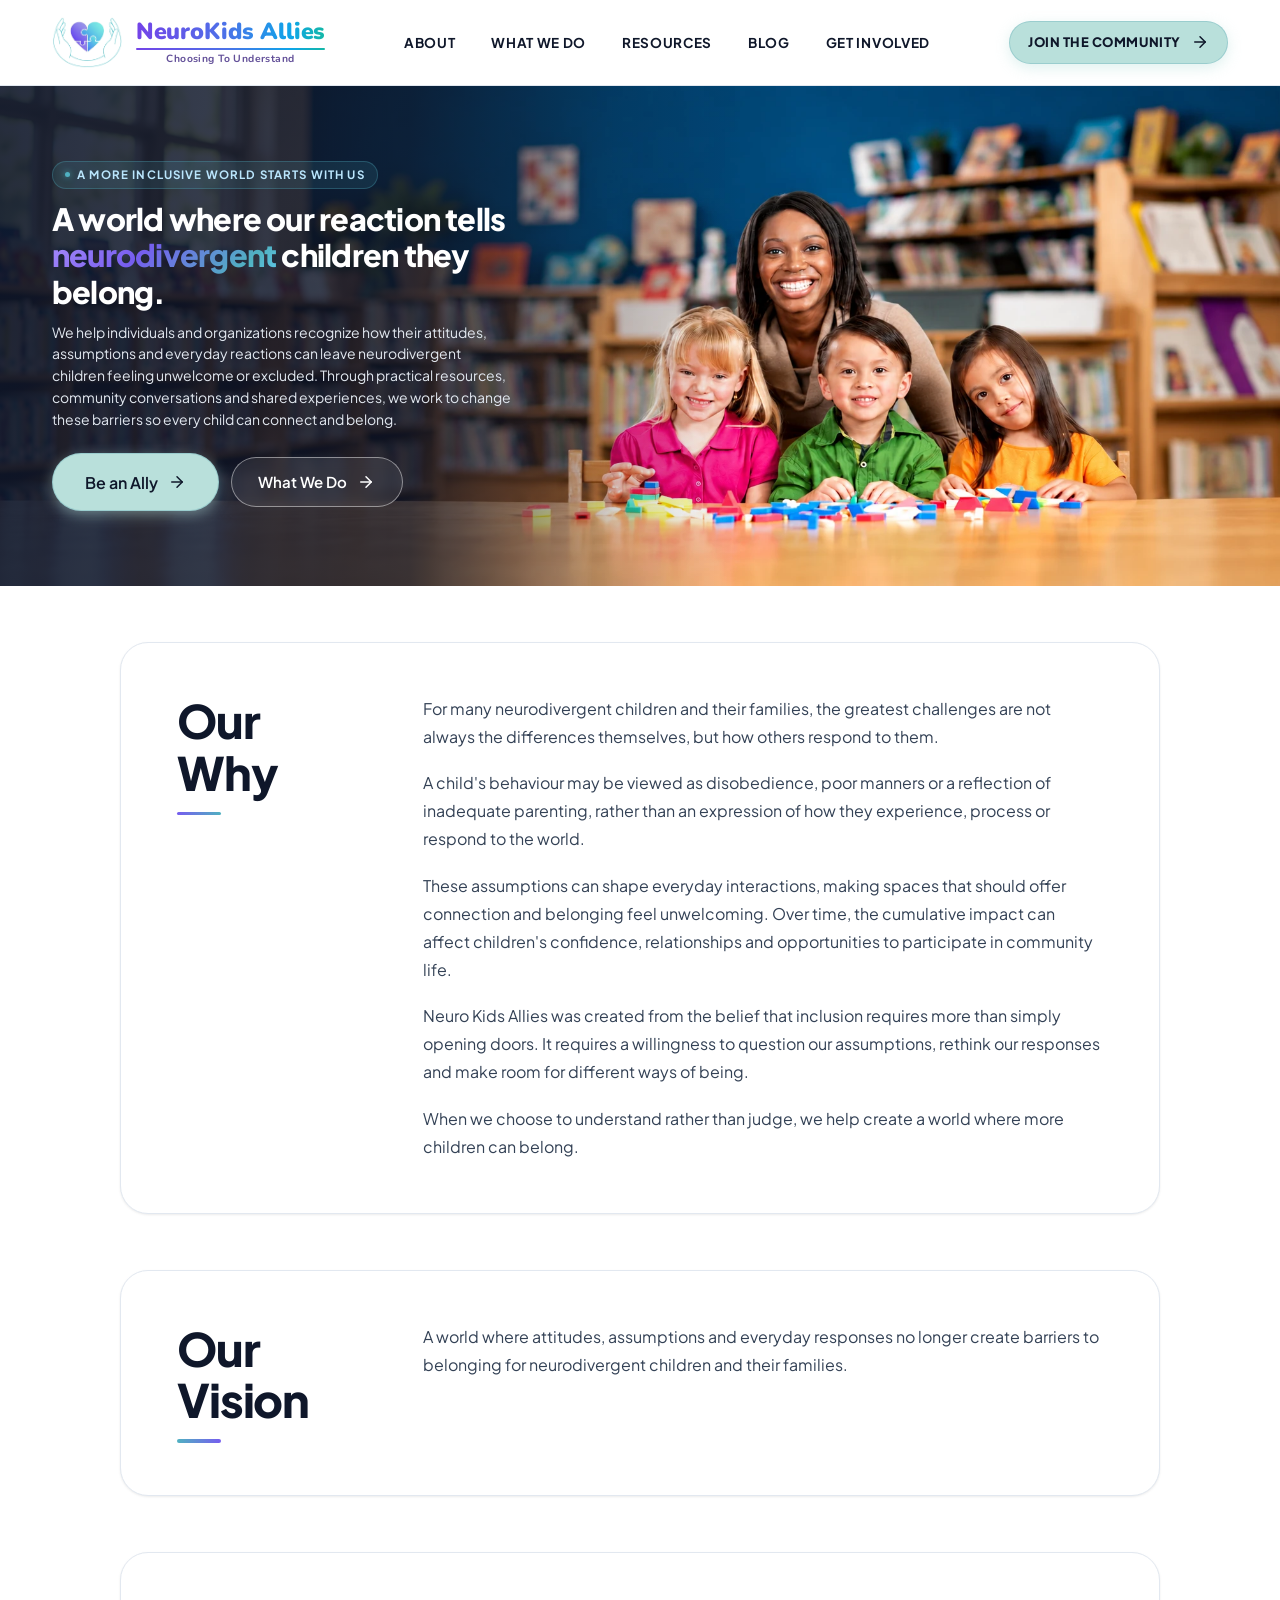
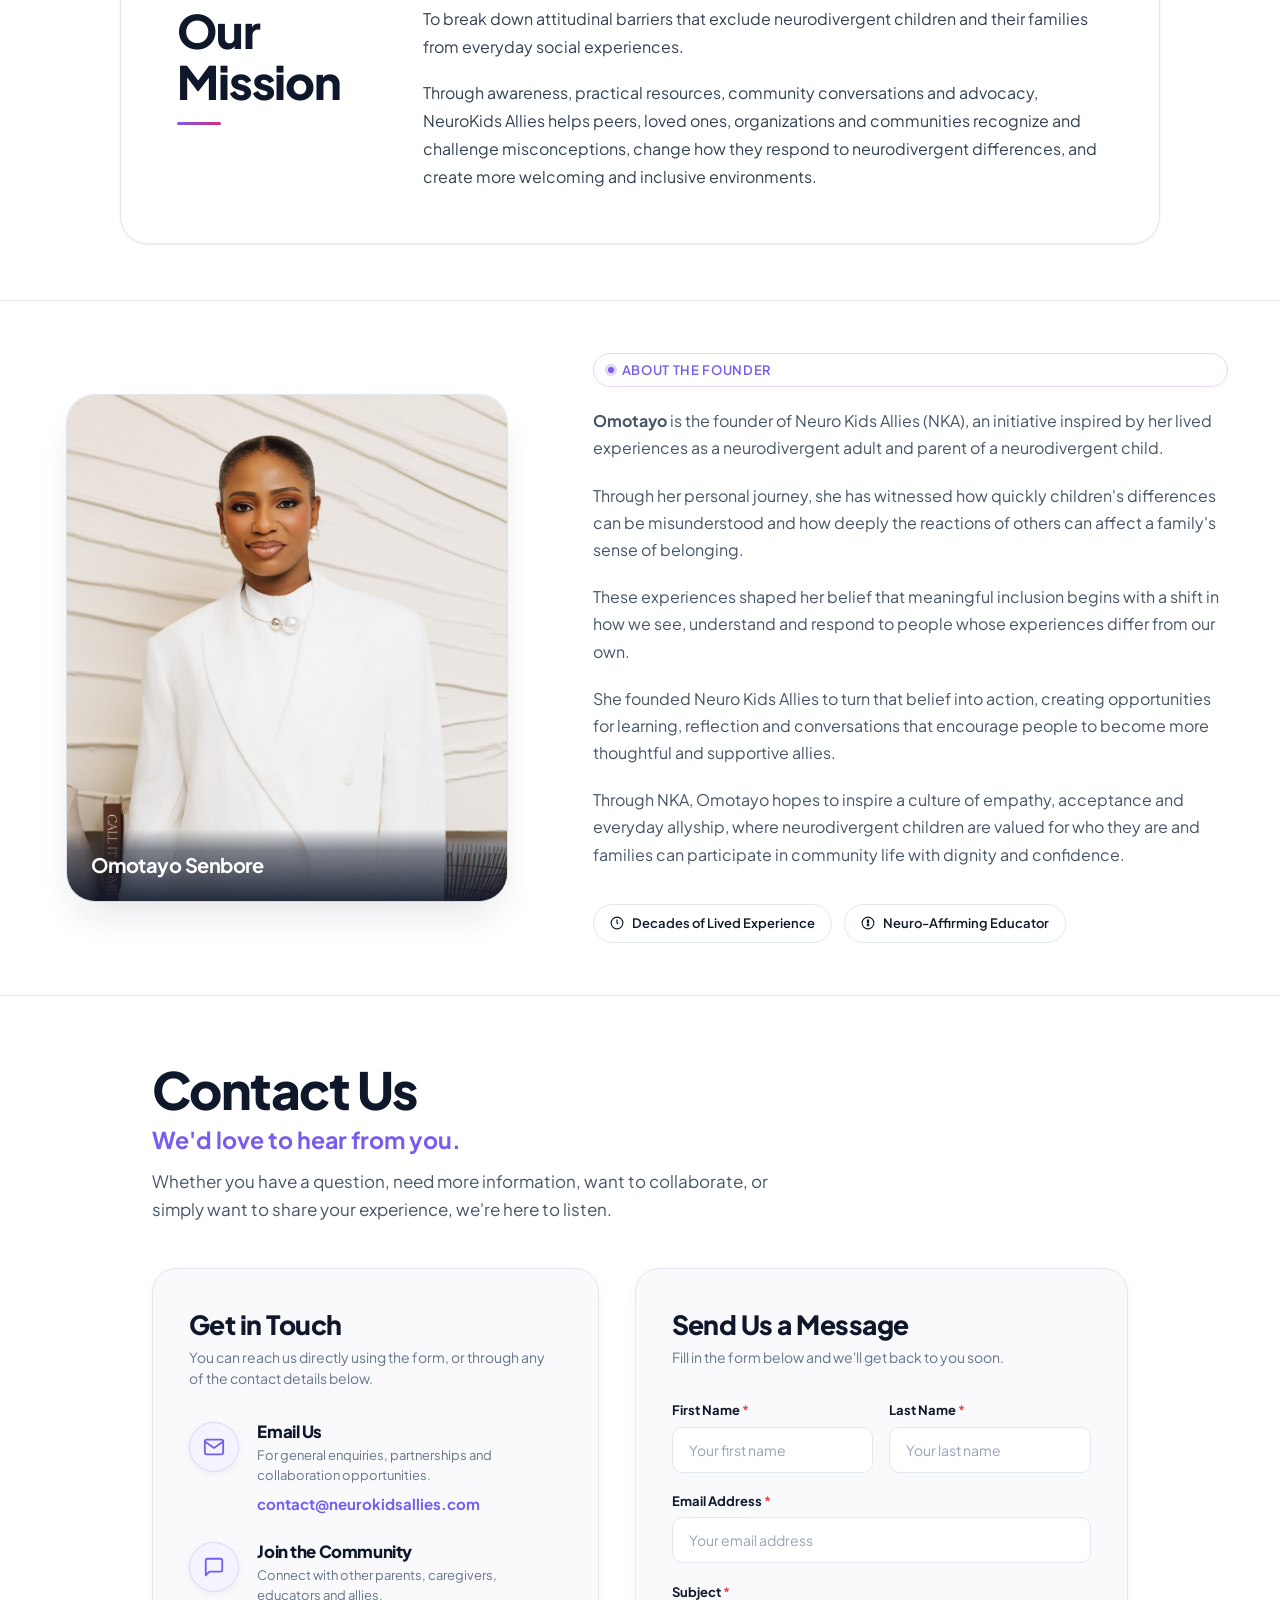
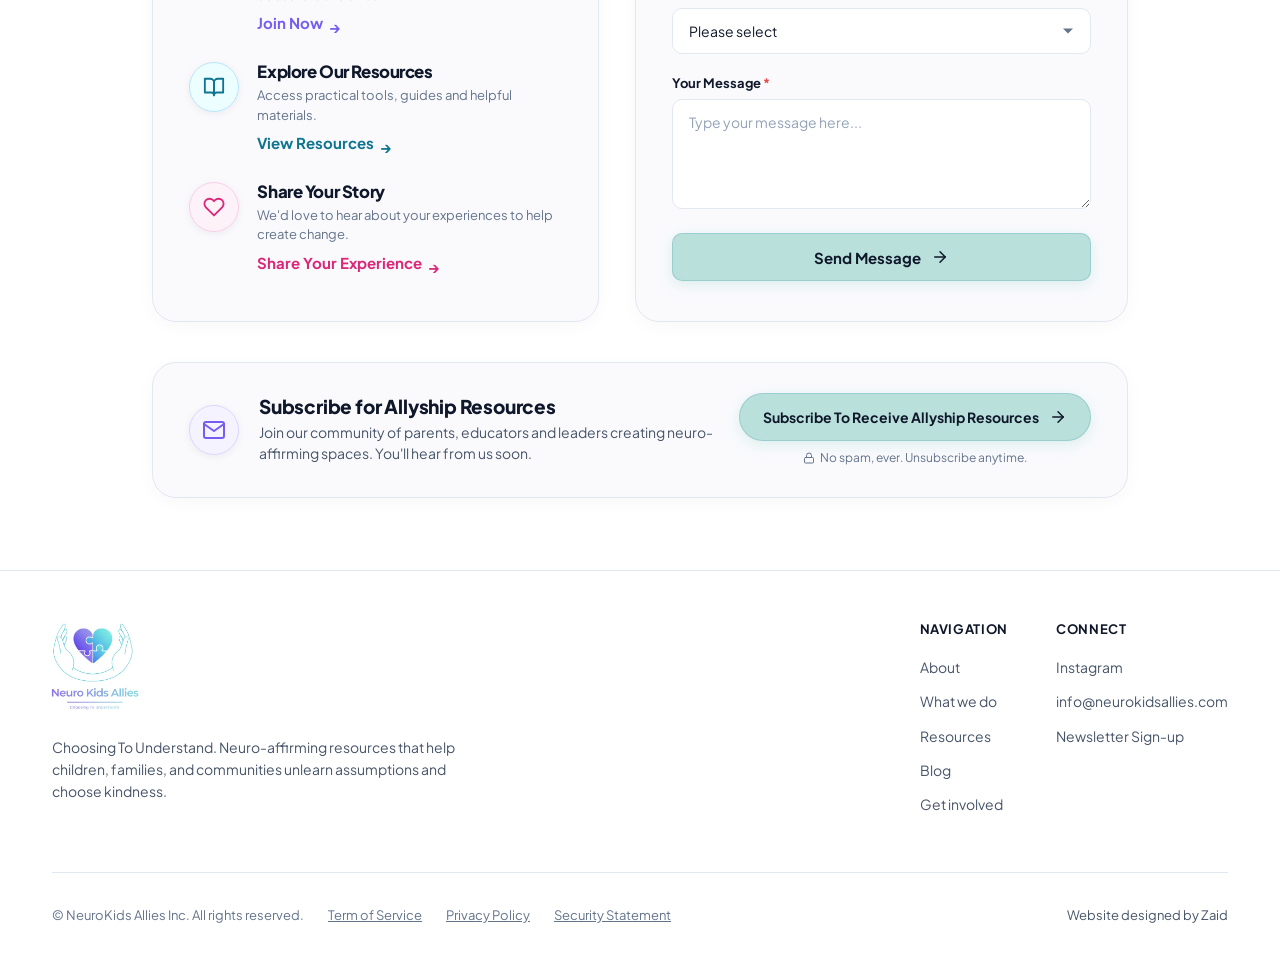
==== index.html @ a2d7772d "Update hero copy on What We Do and Blog pages" ====
<!DOCTYPE html>
<html lang="en">

<head>
  <meta charset="UTF-8">
  <meta name="viewport" content="width=device-width, initial-scale=1.0">
  <title>NeuroKids Allies | Choosing To Understand</title>

  <meta name="description"
    content="Neuro-affirming resources that help children and adults understand peer differences, unlearn assumptions, and choose kindness. Founded by Omotayo Senbore.">
  <meta name="keywords"
    content="neurodiversity, empathy for kids, allyship, inclusive education, neuro-affirming resources, Omotayo Senbore, NeuroKids Allies, Hamilton Ontario">
  <meta name="author" content="NeuroKids Allies Inc.">

  <!-- Open Graph / Social Meta -->
  <meta property="og:type" content="website">
  <meta property="og:title" content="NeuroKids Allies | Choosing To Understand">
  <meta property="og:description"
    content="Neuro-affirming resources that help children and adults understand peer differences, unlearn assumptions, and choose kindness.">
  <meta property="og:image" content="Images/hero-library-kids.png">
  <meta name="twitter:card" content="summary_large_image">

  <!-- Favicon -->
  <link rel="icon" type="image/png" href="Images/favicon.png">

  <!-- Modern Typography (Plus Jakarta Sans, Nunito, Caveat) -->
  <link rel="preconnect" href="https://fonts.googleapis.com">
  <link rel="preconnect" href="https://fonts.gstatic.com" crossorigin>
  <link
    href="https://fonts.googleapis.com/css2?family=Caveat:wght@700&family=Nunito:wght@700;800;900&family=Plus+Jakarta+Sans:wght@400;500;600;700;800&display=swap"
    rel="stylesheet">

  <!-- Stylesheet -->
  <link rel="stylesheet" href="styles.css?v=6.5">
</head>

<body>
  <!-- Accessible Skip Navigation -->
  <a href="#main-content" class="skip-link">Skip to main content</a>

  <!-- =========================================================================
       STICKY HEADER & NAVIGATION
       ========================================================================= -->
  <header class="header" role="banner">
    <div class="container header-container">
      <a href="#hero" class="brand-logo-link" aria-label="NeuroKids Allies Homepage">
        <img src="Images/only logo no text.png" alt="NeuroKids Allies emblem" class="brand-logo-icon" width="70"
          height="52">
        <div class="brand-text-block">
          <span class="brand-name">NeuroKids Allies</span>
          <span class="brand-divider-line" aria-hidden="true"></span>
          <span class="brand-tagline">Choosing To Understand</span>
        </div>
      </a>

      <!-- Desktop Navigation Menu -->
      <nav class="nav-menu" aria-label="Main Navigation">
        <a href="#about" class="nav-link">About</a>
        <a href="what-we-do.html" class="nav-link">What we do</a>
        <a href="resources.html" class="nav-link">Resources</a>
        <a href="blog.html" class="nav-link">Blog</a>
        <a href="#get-involved" class="nav-link">Get involved</a>
      </nav>

      <!-- Header Action -->
      <div class="nav-actions">
        <a href="https://preview.mailerlite.io/forms/2009995/176619972987978844/share" target="_blank"
          rel="noopener noreferrer" class="btn btn-primary btn-sm nav-cta-btn">
          <span>JOIN THE COMMUNITY</span>
          <svg class="btn-icon" viewBox="0 0 24 24" fill="none" stroke="currentColor" stroke-width="2"
            stroke-linecap="round" stroke-linejoin="round" aria-hidden="true">
            <line x1="5" y1="12" x2="19" y2="12"></line>
            <polyline points="12 5 19 12 12 19"></polyline>
          </svg>
        </a>

        <!-- Mobile Toggle Button -->
        <button id="mobile-toggle" class="mobile-toggle" aria-label="Toggle navigation menu" aria-expanded="false"
          aria-controls="mobile-drawer">
          <svg class="hamburger-icon" viewBox="0 0 24 24" fill="none" stroke="currentColor" stroke-width="2"
            stroke-linecap="round" stroke-linejoin="round" aria-hidden="true">
            <line x1="3" y1="12" x2="21" y2="12"></line>
            <line x1="3" y1="6" x2="21" y2="6"></line>
            <line x1="3" y1="18" x2="21" y2="18"></line>
          </svg>
        </button>
      </div>
    </div>

    <!-- Mobile Slide-Down Drawer -->
    <div id="mobile-drawer" class="mobile-drawer" aria-label="Mobile Navigation">
      <ul class="mobile-nav-list">
        <li><a href="#about" class="mobile-nav-link">About</a></li>
        <li><a href="what-we-do.html" class="mobile-nav-link">What we do</a></li>
        <li><a href="resources.html" class="mobile-nav-link">Resources</a></li>
        <li><a href="blog.html" class="mobile-nav-link">Blog</a></li>
        <li><a href="#get-involved" class="mobile-nav-link">Get involved</a></li>
      </ul>
      <div class="mobile-cta-wrapper">
        <a href="https://preview.mailerlite.io/forms/2009995/176619972987978844/share" target="_blank"
          rel="noopener noreferrer" class="btn btn-primary btn-lg" style="width: 100%;">
          <span>JOIN THE COMMUNITY</span>
          <svg class="btn-icon" viewBox="0 0 24 24" fill="none" stroke="currentColor" stroke-width="2"
            aria-hidden="true">
            <line x1="5" y1="12" x2="19" y2="12"></line>
            <polyline points="12 5 19 12 12 19"></polyline>
          </svg>
        </a>
      </div>
    </div>
  </header>

  <main id="main-content">
    <!-- =========================================================================
         HERO SECTION — FULL-WIDTH BACKGROUND PHOTO WITH DARK GRADIENT OVERLAY
         Visual hierarchy matching reference design: full-width photo, dark overlay,
         bold headline with brand-gradient word, supporting text, two buttons (filled & outlined).
         ========================================================================= -->
    <section id="hero" class="hero-section hero-fullwidth" aria-labelledby="hero-heading">
      <div class="hero-overlay" aria-hidden="true"></div>

      <div class="container hero-container">
        <div class="hero-content">
          <!-- Tagline Kicker Pill -->
          <div class="hero-kicker">
            <span class="hero-kicker-dot"></span>
            <span>A MORE INCLUSIVE WORLD STARTS WITH US</span>
          </div>

          <!-- Bold headline with one word given brand-gradient treatment -->
          <h1 id="hero-heading" class="hero-title">
            A world where our reaction tells <span class="brand-gradient-word">neurodivergent</span> children they
            belong.
          </h1>

          <p class="hero-lead">
            We help individuals and organizations recognize how their attitudes, assumptions and everyday reactions can
            leave neurodivergent children feeling unwelcome or excluded. Through practical resources, community
            conversations and shared experiences, we work to change these barriers so every child can connect and
            belong.
          </p>

          <!-- Two Buttons: One Filled (Brand Purple), One Outlined (White/Semi-transparent) -->
          <div class="hero-actions">
            <a href="https://preview.mailerlite.io/forms/2009995/176619972987978844/share" target="_blank"
              rel="noopener noreferrer" class="btn btn-primary btn-lg hero-btn-filled">
              <span>Be an Ally</span>
              <svg class="btn-icon" viewBox="0 0 24 24" fill="none" stroke="currentColor" stroke-width="2"
                stroke-linecap="round" stroke-linejoin="round" aria-hidden="true">
                <line x1="5" y1="12" x2="19" y2="12"></line>
                <polyline points="12 5 19 12 12 19"></polyline>
              </svg>
            </a>

            <a href="what-we-do.html" class="btn btn-hero-outline btn-lg">
              <span>What We Do</span>
              <svg class="btn-icon" viewBox="0 0 24 24" fill="none" stroke="currentColor" stroke-width="2"
                stroke-linecap="round" stroke-linejoin="round" aria-hidden="true">
                <line x1="5" y1="12" x2="19" y2="12"></line>
                <polyline points="12 5 19 12 12 19"></polyline>
              </svg>
            </a>
          </div>
        </div>
      </div>
    </section>

    <!-- =========================================================================
         OUR WHY SECTION
         ========================================================================= -->
    <section id="why-we-exist" class="section why-section" aria-labelledby="why-heading">
      <span id="about" class="scroll-anchor-alias" aria-hidden="true"></span>
      <div class="container">
        <div class="why-card">
          <!-- Left: Heading -->
          <div class="why-heading-col">
            <h2 id="why-heading" class="why-title">
              <span class="why-title-line">Our</span>
              <span class="why-title-line">Why</span>
            </h2>
          </div>

          <!-- Right: Narrative Body -->
          <div class="why-text-body">
            <p class="why-p">
              For many neurodivergent children and their families, the greatest challenges are not always the
              differences themselves, but how others respond to them.
            </p>
            <p class="why-p">
              A child's behaviour may be viewed as disobedience, poor manners or a reflection of inadequate parenting,
              rather than an expression of how they experience, process or respond to the world.
            </p>
            <p class="why-p">
              These assumptions can shape everyday interactions, making spaces that should offer connection and
              belonging feel unwelcoming. Over time, the cumulative impact can affect children's confidence,
              relationships and opportunities to participate in community life.
            </p>
            <p class="why-p">
              Neuro Kids Allies was created from the belief that inclusion requires more than simply opening doors. It
              requires a willingness to question our assumptions, rethink our responses and make room for different ways
              of being.
            </p>
            <p class="why-p">
              When we choose to understand rather than judge, we help create a world where more children can belong.
            </p>
          </div>
        </div>
      </div>
    </section>

    <!-- Backward compatibility alias for #what-we-do anchor -->
    <span id="what-we-do" class="scroll-anchor-alias" aria-hidden="true"></span>

    <!-- =========================================================================
         OUR VISION SECTION
         ========================================================================= -->
    <section id="our-vision" class="section vision-section" aria-labelledby="vision-heading">
      <span id="vision" class="scroll-anchor-alias" aria-hidden="true"></span>
      <div class="container">
        <div class="statement-card vision-card">
          <!-- Left: Heading -->
          <div class="statement-heading-col">
            <h2 id="vision-heading" class="vision-title">
              <span class="statement-title-line">Our</span>
              <span class="statement-title-line">Vision</span>
            </h2>
          </div>
          <!-- Right: Body -->
          <div class="statement-text-body">
            <p class="vision-lead">
              A world where attitudes, assumptions and everyday responses no longer create barriers to belonging for
              neurodivergent children and their families.
            </p>
          </div>
        </div>
      </div>
    </section>

    <!-- =========================================================================
         OUR MISSION SECTION
         ========================================================================= -->
    <section id="our-mission" class="section mission-section" aria-labelledby="mission-heading">
      <span id="mission" class="scroll-anchor-alias" aria-hidden="true"></span>
      <div class="container">
        <div class="statement-card mission-card">
          <!-- Left: Heading -->
          <div class="statement-heading-col">
            <h2 id="mission-heading" class="mission-title">
              <span class="statement-title-line">Our</span>
              <span class="statement-title-line">Mission</span>
            </h2>
          </div>
          <!-- Right: Body -->
          <div class="statement-text-body">
            <p class="mission-lead">
              To break down attitudinal barriers that exclude neurodivergent children and their families from everyday
              social experiences.
            </p>
            <p class="mission-p">
              Through awareness, practical resources, community conversations and advocacy, NeuroKids Allies helps
              peers, loved ones, organizations and communities recognize and challenge misconceptions, change how they
              respond to neurodivergent differences, and create more welcoming and inclusive environments.
            </p>
          </div>
        </div>
      </div>
    </section>

    <!-- =========================================================================
         ABOUT THE FOUNDER SECTION
         ========================================================================= -->
    <section id="founder" class="section founder-section" aria-labelledby="founder-heading">
      <div class="container">
        <div class="founder-grid">
          <!-- Left: Founder High-Resolution Portrait -->
          <div class="founder-photo-container">
            <div class="founder-photo-card">
              <img src="Images/founder-omotayo-full.jpg"
                alt="Omotayo Senbore, founder of NeuroKids Allies, dressed in an elegant white blazer"
                class="founder-img" width="3094" height="2633" loading="lazy">
              <div class="founder-caption-overlay">
                <h3 class="founder-name-tag">Omotayo Senbore</h3>
              </div>
            </div>
          </div>

          <!-- Right: Authentic Founder Story -->
          <div class="founder-content-wrapper">
            <div class="pill-badge pill-badge-purple">
              <span class="pill-dot"></span>
              <span id="founder-heading">About The Founder</span>
            </div>

            <div class="founder-bio">
              <p class="founder-bio-p">
                <strong>Omotayo</strong> is the founder of Neuro Kids Allies (NKA), an initiative inspired by her lived
                experiences as a neurodivergent adult and parent of a neurodivergent child.
              </p>
              <p class="founder-bio-p">
                Through her personal journey, she has witnessed how quickly children's differences can be misunderstood
                and how deeply the reactions of others can affect a family's sense of belonging.
              </p>
              <p class="founder-bio-p">
                These experiences shaped her belief that meaningful inclusion begins with a shift in how we see,
                understand and respond to people whose experiences differ from our own.
              </p>
              <p class="founder-bio-p">
                She founded Neuro Kids Allies to turn that belief into action, creating opportunities for learning,
                reflection and conversations that encourage people to become more thoughtful and supportive allies.
              </p>
              <p class="founder-bio-p">
                Through NKA, Omotayo hopes to inspire a culture of empathy, acceptance and everyday allyship, where
                neurodivergent children are valued for who they are and families can participate in community life with
                dignity and confidence.
              </p>
            </div>

            <!-- Authentic Meta Badges -->
            <div class="founder-meta-tags">
              <span class="meta-tag">
                <svg width="14" height="14" viewBox="0 0 24 24" fill="none" stroke="currentColor" stroke-width="2"
                  aria-hidden="true">
                  <circle cx="12" cy="12" r="10"></circle>
                  <polyline points="12 6 12 12 14 14"></polyline>
                </svg>
                <span>Decades of Lived Experience</span>
              </span>
              <span class="meta-tag">
                <svg width="14" height="14" viewBox="0 0 24 24" fill="none" stroke="currentColor" stroke-width="2"
                  aria-hidden="true">
                  <path d="M12 2a10 10 0 1 0 10 10A10 10 0 0 0 12 2zm1 14.5h-2v-2h2zm0-4.5h-2V7h2z"></path>
                </svg>
                <span>Neuro-Affirming Educator</span>
              </span>
            </div>
          </div>
        </div>
      </div>
    </section>

    <!-- =========================================================================
         CONTACT US & REACH OUT SECTION (Matching Reference Design)
         ========================================================================= -->
    <section id="contact" class="section contact-section" aria-labelledby="contact-heading">
      <span id="be-an-ally" class="scroll-anchor-alias" aria-hidden="true"></span>
      <div class="container contact-container">

        <!-- 1. Contact Header (Without portrait image or rays icon per request) -->
        <div class="contact-header">
          <h2 id="contact-heading" class="contact-main-title">Contact Us</h2>
          <p class="contact-we-love">We'd love to hear from you.</p>
          <p class="contact-lead-desc">
            Whether you have a question, need more information, want to collaborate, or simply want to share your
            experience, we're here to listen.
          </p>
        </div>

        <!-- 2. Main Two-Column Row (Get in Touch | Send Us a Message) -->
        <div class="contact-main-grid">

          <!-- Left Card: Get in Touch -->
          <div class="contact-card contact-touch-card">
            <h3 class="contact-card-title">Get in Touch</h3>
            <p class="contact-card-subtitle">
              You can reach us directly using the form, or through any of the contact details below.
            </p>

            <div class="contact-channels-list">
              <!-- Channel 1: Email Us -->
              <div class="contact-channel-item">
                <div class="channel-icon-badge badge-purple" aria-hidden="true">
                  <svg width="22" height="22" viewBox="0 0 24 24" fill="none" stroke="currentColor" stroke-width="2"
                    stroke-linecap="round" stroke-linejoin="round">
                    <path d="M4 4h16c1.1 0 2 .9 2 2v12c0 1.1-.9 2-2 2H4c-1.1 0-2-.9-2-2V6c0-1.1.9-2 2-2z"></path>
                    <polyline points="22,6 12,13 2,6"></polyline>
                  </svg>
                </div>
                <div class="channel-content">
                  <h4 class="channel-heading">Email Us</h4>
                  <p class="channel-desc">For general enquiries, partnerships and collaboration opportunities.</p>
                  <a href="mailto:contact@neurokidsallies.com" class="channel-email-link">contact@neurokidsallies.com</a>
                </div>
              </div>

              <!-- Channel 2: Join the Community -->
              <div class="contact-channel-item">
                <div class="channel-icon-badge badge-purple" aria-hidden="true">
                  <svg width="22" height="22" viewBox="0 0 24 24" fill="none" stroke="currentColor" stroke-width="2"
                    stroke-linecap="round" stroke-linejoin="round">
                    <path d="M21 15a2 2 0 0 1-2 2H7l-4 4V5a2 2 0 0 1 2-2h14a2 2 0 0 1 2 2z"></path>
                  </svg>
                </div>
                <div class="channel-content">
                  <h4 class="channel-heading">Join the Community</h4>
                  <p class="channel-desc">Connect with other parents, caregivers, educators and allies.</p>
                  <a href="https://preview.mailerlite.io/forms/2009995/176619972987978844/share" target="_blank"
                    rel="noopener noreferrer" class="channel-action-link link-purple">
                    <span>Join Now</span>
                    <span class="link-arrow">&rarr;</span>
                  </a>
                </div>
              </div>

              <!-- Channel 3: Explore Our Resources -->
              <div class="contact-channel-item">
                <div class="channel-icon-badge badge-teal" aria-hidden="true">
                  <svg width="22" height="22" viewBox="0 0 24 24" fill="none" stroke="currentColor" stroke-width="2"
                    stroke-linecap="round" stroke-linejoin="round">
                    <path d="M2 3h6a4 4 0 0 1 4 4v14a3 3 0 0 0-3-3H2z"></path>
                    <path d="M22 3h-6a4 4 0 0 0-4 4v14a3 3 0 0 1 3-3h7z"></path>
                  </svg>
                </div>
                <div class="channel-content">
                  <h4 class="channel-heading">Explore Our Resources</h4>
                  <p class="channel-desc">Access practical tools, guides and helpful materials.</p>
                  <a href="resources.html" class="channel-action-link link-teal">
                    <span>View Resources</span>
                    <span class="link-arrow">&rarr;</span>
                  </a>
                </div>
              </div>

              <!-- Channel 4: Share Your Story -->
              <div class="contact-channel-item">
                <div class="channel-icon-badge badge-pink" aria-hidden="true">
                  <svg width="22" height="22" viewBox="0 0 24 24" fill="none" stroke="currentColor" stroke-width="2"
                    stroke-linecap="round" stroke-linejoin="round">
                    <path
                      d="M20.84 4.61a5.5 5.5 0 0 0-7.78 0L12 5.67l-1.06-1.06a5.5 5.5 0 0 0-7.78 7.78l1.06 1.06L12 21.23l7.78-7.78 1.06-1.06a5.5 5.5 0 0 0 0-7.78z">
                    </path>
                  </svg>
                </div>
                <div class="channel-content">
                  <h4 class="channel-heading">Share Your Story</h4>
                  <p class="channel-desc">We'd love to hear about your experiences to help create change.</p>
                  <a href="#contact" class="channel-action-link link-pink">
                    <span>Share Your Experience</span>
                    <span class="link-arrow">&rarr;</span>
                  </a>
                </div>
              </div>
            </div>
          </div>

          <!-- Right Card: Send Us a Message Form -->
          <div class="contact-card contact-message-card">
            <h3 class="contact-card-title">Send Us a Message</h3>
            <p class="contact-card-subtitle">
              Fill in the form below and we'll get back to you soon.
            </p>

            <form class="contact-form-layout" id="contact-message-form">
              <!-- Name Row (Two Columns) -->
              <div class="form-row-two-col">
                <div class="form-group">
                  <label for="contact-first-name" class="form-label">First Name <span
                      class="required-star">*</span></label>
                  <input type="text" id="contact-first-name" name="firstName" required placeholder="Your first name"
                    class="form-input">
                </div>
                <div class="form-group">
                  <label for="contact-last-name" class="form-label">Last Name <span
                      class="required-star">*</span></label>
                  <input type="text" id="contact-last-name" name="lastName" required placeholder="Your last name"
                    class="form-input">
                </div>
              </div>

              <!-- Email Address Row -->
              <div class="form-group">
                <label for="contact-email" class="form-label">Email Address <span class="required-star">*</span></label>
                <input type="email" id="contact-email" name="email" required placeholder="Your email address"
                  class="form-input">
              </div>

              <!-- Subject Row -->
              <div class="form-group">
                <label for="contact-subject" class="form-label">Subject <span class="required-star">*</span></label>
                <div class="select-field-wrap">
                  <select id="contact-subject" name="subject" required class="form-input form-select">
                    <option value="" disabled selected>Please select</option>
                    <option value="General Enquiry">General Enquiry</option>
                    <option value="Community Programs">Community Programs &amp; Spaces</option>
                    <option value="Partnership">Partnerships &amp; Collaborations</option>
                    <option value="Allyship Resources">Allyship Resources</option>
                    <option value="Other">Other</option>
                  </select>
                </div>
              </div>

              <!-- Your Message Row -->
              <div class="form-group">
                <label for="contact-message" class="form-label">Your Message <span
                    class="required-star">*</span></label>
                <textarea id="contact-message" name="message" required rows="4" placeholder="Type your message here..."
                  class="form-input form-textarea"></textarea>
              </div>

              <!-- Submit Button -->
              <button type="submit" class="btn btn-primary btn-lg contact-send-btn">
                <span>Send Message</span>
                <svg class="btn-icon" viewBox="0 0 24 24" fill="none" stroke="currentColor" stroke-width="2"
                  stroke-linecap="round" stroke-linejoin="round" aria-hidden="true">
                  <line x1="5" y1="12" x2="19" y2="12"></line>
                  <polyline points="12 5 19 12 12 19"></polyline>
                </svg>
              </button>
            </form>
          </div>
        </div>

        <!-- 3. Full-Width Subscribe Banner -->
        <span id="get-involved" class="scroll-anchor-alias" aria-hidden="true"></span>
        <div class="contact-subscribe-banner">
          <div class="banner-left">
            <div class="banner-icon-badge" aria-hidden="true">
              <svg width="24" height="24" viewBox="0 0 24 24" fill="none" stroke="currentColor" stroke-width="2"
                stroke-linecap="round" stroke-linejoin="round">
                <path d="M4 4h16c1.1 0 2 .9 2 2v12c0 1.1-.9 2-2 2H4c-1.1 0-2-.9-2-2V6c0-1.1.9-2 2-2z"></path>
                <polyline points="22,6 12,13 2,6"></polyline>
              </svg>
            </div>
            <div class="banner-text">
              <h3 class="banner-title">Subscribe for Allyship Resources</h3>
              <p class="banner-desc">
                Join our community of parents, educators and leaders creating neuro-affirming spaces. You'll hear from
                us soon.
              </p>
            </div>
          </div>

          <div class="banner-right">
            <a href="https://preview.mailerlite.io/forms/2009995/176619972987978844/share" target="_blank"
              rel="noopener noreferrer" class="btn btn-primary banner-btn">
              <span>Subscribe To Receive Allyship Resources</span>
              <svg class="btn-icon" viewBox="0 0 24 24" fill="none" stroke="currentColor" stroke-width="2"
                stroke-linecap="round" stroke-linejoin="round" aria-hidden="true">
                <line x1="5" y1="12" x2="19" y2="12"></line>
                <polyline points="12 5 19 12 12 19"></polyline>
              </svg>
            </a>
            <span class="banner-disclaimer">
              <svg width="12" height="12" viewBox="0 0 24 24" fill="none" stroke="currentColor" stroke-width="2"
                stroke-linecap="round" stroke-linejoin="round" aria-hidden="true">
                <rect x="3" y="11" width="18" height="11" rx="2" ry="2"></rect>
                <path d="M7 11V7a5 5 0 0 1 10 0v4"></path>
              </svg>
              <span>No spam, ever. Unsubscribe anytime.</span>
            </span>
          </div>
        </div>

      </div>
    </section>
  </main>

  <!-- =========================================================================
       FOOTER
       ========================================================================= -->
  <footer class="footer" role="contentinfo">
    <div class="container">
      <div class="footer-top">
        <div class="footer-brand">
          <a href="#hero" class="footer-brand-link" aria-label="NeuroKids Allies Homepage">
            <img src="Images/logo real.jpeg" alt="NeuroKids Allies - Choosing To Understand" class="footer-brand-logo" width="140"
              height="140">
          </a>
          <p class="footer-tagline">
            Choosing To Understand. Neuro-affirming resources that help children, families, and communities unlearn
            assumptions and choose kindness.
          </p>
        </div>

        <div class="footer-links-group">
          <!-- Quick Nav -->
          <div class="footer-links-col">
            <p class="footer-col-title">Navigation</p>
            <a href="#about" class="footer-link">About</a>
            <a href="what-we-do.html" class="footer-link">What we do</a>
            <a href="resources.html" class="footer-link">Resources</a>
            <a href="blog.html" class="footer-link">Blog</a>
            <a href="#get-involved" class="footer-link">Get involved</a>
          </div>

          <!-- Community -->
          <div class="footer-links-col">
            <p class="footer-col-title">Connect</p>
            <a href="https://www.instagram.com/neurokidsallies?igsh=NGVwZnY3bG5yYnE=" target="_blank"
              rel="noopener noreferrer" class="footer-link">Instagram</a>
            <a href="mailto:info@neurokidsallies.com" class="footer-link">info@neurokidsallies.com</a>
            <a href="https://preview.mailerlite.io/forms/2009995/176619972987978844/share" target="_blank"
              rel="noopener noreferrer" class="footer-link">Newsletter Sign-up</a>
          </div>
        </div>
      </div>

      <!-- Real Legal Footer Content from Live Site + Required Credit -->
      <div class="footer-bottom">
        <div class="footer-legal-links">
          <span>&copy; NeuroKids Allies Inc. All rights reserved.</span>
          <button class="footer-legal-btn" data-policy="terms">Term of Service</button>
          <button class="footer-legal-btn" data-policy="privacy">Privacy Policy</button>
          <button class="footer-legal-btn" data-policy="security">Security Statement</button>
        </div>
        <div class="footer-credit">
          Website designed by Zaid
        </div>
      </div>
    </div>
  </footer>

  <!-- =========================================================================
       ACCESSIBLE POLICY MODAL
       ========================================================================= -->
  <div id="policy-modal" class="modal-overlay" aria-hidden="true" role="dialog" aria-modal="true"
    aria-labelledby="modal-title">
    <div class="modal-card">
      <button id="modal-close-btn" class="modal-close-btn" aria-label="Close dialog">
        <svg width="20" height="20" viewBox="0 0 24 24" fill="none" stroke="currentColor" stroke-width="2"
          aria-hidden="true">
          <line x1="18" y1="6" x2="6" y2="18"></line>
          <line x1="6" y1="6" x2="18" y2="18"></line>
        </svg>
      </button>
      <h3 id="modal-title" class="modal-title">Policy Title</h3>
      <div id="modal-body" class="modal-body">
        <!-- Injected via JavaScript -->
      </div>
    </div>
  </div>

  <!-- Main JavaScript File -->
  <script src="app.js?v=2.2"></script>
</body>

</html>
---- styles.css ----
/* ==============================================================================
   NEUROKIDS ALLIES — DESIGN SYSTEM & STYLESHEET
   Style Language: Clean, High-Contrast White Theme with Warm Accent & Editorial Type
   ============================================================================== */

:root {
  /* Core Backgrounds — Pristine White Theme per client feedback */
  --color-bg: #FFFFFF;
  --color-surface: #FFFFFF;
  --color-surface-hover: #F8FAFC;
  --color-surface-subtle: #FAFAFA;
  
  /* Text & Foreground */
  --color-text-main: #0F172A;       /* Slate 900 - Ultra high contrast 16:1 */
  --color-text-muted: #475569;      /* Slate 600 - Contrast 7.1:1 (AA + AAA compliant) */
  --color-text-subtle: #64748B;     /* Slate 500 - Contrast 4.6:1 (AA compliant) */
  --color-border: #E2E8F0;          /* Crisp subtle divider */
  --color-border-hover: #CBD5E1;

  /* Real Brand Colors Extracted Directly from Images/logo-cropped.png */
  --color-brand-purple: #765DEF;          /* Logo Puzzle Heart & Neuro purple */
  --color-brand-purple-hover: #6348E0;    /* High-contrast purple button hover */
  --color-brand-purple-tint: #F5F3FF;     /* Soft icon circle tint */
  --color-brand-purple-border: #DDD6FE;

  --color-brand-teal: #50B1C1;            /* Logo hands line & Allies teal */
  --color-brand-teal-dark: #0E7490;       /* Contrast-safe text on white (>4.5:1) */
  --color-brand-teal-tint: #ECFEFF;       /* Soft icon circle tint */
  --color-brand-teal-border: #BAE6FD;

  --color-brand-pink: #DB2777;            /* Logo gradient pink / heart transition */
  --color-brand-pink-dark: #BE185D;       /* Contrast-safe text on white (>4.5:1) */
  --color-brand-pink-tint: #FDF2F8;       /* Soft icon circle tint */
  --color-brand-pink-border: #FBCFE8;

  /* Primary Accent Token - Uses Brand Purple as small accent per client direction */
  --color-accent: var(--color-brand-purple);
  --color-accent-hover: var(--color-brand-purple-hover);
  --color-accent-light: var(--color-brand-purple-tint);
  --color-accent-border: var(--color-brand-purple-border);
  --color-accent-glow: rgba(118, 93, 239, 0.2);
  
  /* Typography */
  --font-sans: 'Plus Jakarta Sans', -apple-system, BlinkMacSystemFont, 'Segoe UI', Roboto, Helvetica, Arial, sans-serif;
  
  /* Spacing & Layout */
  --container-max: 1240px;
  --nav-height: 86px;
  --radius-sm: 8px;
  --radius-md: 14px;
  --radius-lg: 20px;
  --radius-xl: 28px;
  --radius-full: 9999px;
  
  /* Shadows */
  --shadow-subtle: 0 1px 3px rgba(0, 0, 0, 0.05), 0 1px 2px rgba(0, 0, 0, 0.03);
  --shadow-card: 0 4px 20px -2px rgba(15, 23, 42, 0.05), 0 2px 6px -1px rgba(15, 23, 42, 0.02);
  --shadow-hover: 0 20px 25px -5px rgba(15, 23, 42, 0.08), 0 8px 10px -6px rgba(15, 23, 42, 0.03);
  --shadow-accent: 0 10px 25px -3px rgba(118, 93, 239, 0.32);
  
  /* Transitions */
  --transition-fast: 150ms ease;
  --transition-base: 250ms cubic-bezier(0.16, 1, 0.3, 1);
  --transition-smooth: 350ms cubic-bezier(0.16, 1, 0.3, 1);
}

/* Base Reset */
*, *::before, *::after {
  box-sizing: border-box;
  margin: 0;
  padding: 0;
}

html {
  scroll-behavior: smooth;
  scroll-padding-top: var(--nav-height);
  font-size: 16px;
  -webkit-font-smoothing: antialiased;
  -moz-osx-font-smoothing: grayscale;
  overflow-x: hidden;
  max-width: 100%;
}

body {
  font-family: var(--font-sans);
  background-color: var(--color-bg);
  color: var(--color-text-main);
  line-height: 1.6;
  padding-top: var(--nav-height);
  overflow-x: hidden;
  max-width: 100%;
  width: 100%;
  position: relative;
  overflow-wrap: break-word;
  word-wrap: break-word;
}

/* Media and text overflow safeguards */
img, svg, video {
  max-width: 100%;
  height: auto;
}

p, h1, h2, h3, h4, h5, h6, span, a {
  overflow-wrap: break-word;
  word-wrap: break-word;
}

/* Accessibility Focus Ring */
:focus-visible {
  outline: 2px solid var(--color-accent);
  outline-offset: 3px;
}

/* Skip link for keyboard accessibility */
.skip-link {
  position: absolute;
  top: -100px;
  left: 20px;
  background: var(--color-accent);
  color: #FFFFFF;
  padding: 12px 20px;
  border-radius: var(--radius-sm);
  z-index: 1000;
  text-decoration: none;
  font-weight: 600;
  transition: top var(--transition-fast);
}

.skip-link:focus {
  top: 20px;
}

/* Layout Container */
.container {
  width: 100%;
  max-width: var(--container-max);
  margin-left: auto;
  margin-right: auto;
  padding-left: 1.5rem;
  padding-right: 1.5rem;
}

@media (min-width: 768px) {
  .container {
    padding-left: 2rem;
    padding-right: 2rem;
  }
}

/* Typography Utilities */
h1, h2, h3, h4, h5, h6 {
  color: var(--color-text-main);
  font-weight: 700;
  line-height: 1.2;
  letter-spacing: -0.025em;
}

p {
  color: var(--color-text-muted);
}

.highlight-accent {
  color: var(--color-accent);
  position: relative;
  display: inline-block;
}

.highlight-accent::after {
  content: "";
  position: absolute;
  bottom: 0.08em;
  left: 0;
  width: 100%;
  height: 0.12em;
  background-color: var(--color-accent-border);
  z-index: -1;
  border-radius: 4px;
}

/* Badges & Pills */
.pill-badge {
  display: inline-flex;
  align-items: center;
  gap: 0.5rem;
  padding: 0.35rem 0.85rem;
  border-radius: var(--radius-full);
  font-size: 0.8125rem;
  font-weight: 600;
  text-transform: uppercase;
  letter-spacing: 0.05em;
  background-color: var(--color-accent-light);
  color: var(--color-accent);
  border: 1px solid var(--color-accent-border);
  margin-bottom: 1.25rem;
}

.pill-dot {
  width: 6px;
  height: 6px;
  border-radius: 50%;
  background-color: var(--color-accent);
  box-shadow: 0 0 0 3px rgba(194, 65, 12, 0.2);
}

.pill-badge-purple {
  background-color: var(--color-brand-purple-light);
  color: var(--color-brand-purple);
  border-color: #E9D5FF;
}

.pill-badge-purple .pill-dot {
  background-color: var(--color-brand-purple);
  box-shadow: 0 0 0 3px rgba(126, 34, 206, 0.2);
}

/* Buttons */
.btn {
  display: inline-flex;
  align-items: center;
  justify-content: center;
  gap: 0.625rem;
  font-family: var(--font-sans);
  font-size: 0.9375rem;
  font-weight: 600;
  padding: 0.75rem 1.5rem;
  border-radius: var(--radius-full);
  text-decoration: none;
  cursor: pointer;
  border: 1px solid transparent;
  transition: all var(--transition-base);
  max-width: 100%;
  box-sizing: border-box;
  text-align: center;
}

@media (min-width: 641px) {
  .btn {
    white-space: nowrap;
  }
}

@media (max-width: 640px) {
  .btn {
    white-space: normal;
    word-break: break-word;
    line-height: 1.35;
    padding: 0.85rem 1.25rem;
  }
}

.btn-primary {
  background-color: var(--color-accent);
  color: #FFFFFF;
  box-shadow: var(--shadow-accent);
}

.btn-primary:hover {
  background-color: var(--color-accent-hover);
  transform: translateY(-2px);
  box-shadow: 0 14px 28px -4px rgba(194, 65, 12, 0.32);
}

.btn-primary:active {
  transform: translateY(0);
}

.btn-secondary {
  background-color: #FFFFFF;
  color: var(--color-text-main);
  border-color: var(--color-border);
  box-shadow: var(--shadow-subtle);
}

.btn-secondary:hover {
  background-color: var(--color-surface);
  border-color: var(--color-border-hover);
  color: var(--color-accent);
  transform: translateY(-1px);
}

.btn-outline {
  background-color: transparent;
  color: var(--color-accent);
  border-color: var(--color-accent);
}

.btn-outline:hover {
  background-color: var(--color-accent-light);
  transform: translateY(-1px);
}

.btn-sm {
  padding: 0.5rem 1.125rem;
  font-size: 0.875rem;
}

.btn-lg {
  padding: 0.95rem 2rem;
  font-size: 1rem;
}

.btn-icon {
  width: 1.125rem;
  height: 1.125rem;
  transition: transform var(--transition-fast);
}

.btn:hover .btn-icon {
  transform: translateX(3px);
}

/* ==============================================================================
   STICKY HEADER & NAVIGATION
   ============================================================================== */
.header {
  position: fixed;
  top: 0;
  left: 0;
  width: 100%;
  height: var(--nav-height);
  background-color: rgba(255, 255, 255, 0.95);
  backdrop-filter: blur(14px);
  -webkit-backdrop-filter: blur(14px);
  border-bottom: 1px solid var(--color-border);
  z-index: 1000;
  transition: box-shadow var(--transition-base);
}

.header.scrolled {
  box-shadow: 0 4px 20px -2px rgba(15, 23, 42, 0.06);
}

.header-container {
  display: flex;
  align-items: center;
  justify-content: space-between;
  height: 100%;
}

.brand-logo-link {
  display: inline-flex;
  align-items: center;
  text-decoration: none;
  gap: 0.85rem;
  transition: opacity var(--transition-fast);
}

.brand-logo-link:hover {
  opacity: 0.95;
}

.brand-logo-icon {
  height: 52px;
  width: auto;
  max-height: 54px;
  object-fit: contain;
  flex-shrink: 0;
  display: block;
}

.brand-text-block {
  display: inline-flex;
  flex-direction: column;
  justify-content: center;
  width: max-content;
}

.brand-name {
  font-family: 'Nunito', 'Plus Jakarta Sans', sans-serif;
  font-size: 1.45rem;
  font-weight: 900;
  letter-spacing: -0.01em;
  line-height: 1.05;
  background: linear-gradient(90deg, #7443E8 0%, #4E70E8 46%, #0EA5E9 82%, #14B8A6 100%);
  -webkit-background-clip: text;
  -webkit-text-fill-color: transparent;
  background-clip: text;
  color: #7443E8;
  display: block;
  white-space: nowrap;
}

.brand-divider-line {
  width: 100%;
  height: 2px;
  background: linear-gradient(90deg, #7443E8 0%, #4E70E8 46%, #0EA5E9 82%, #14B8A6 100%);
  border-radius: 999px;
  margin: 4px 0 3px 0;
  display: block;
}

.brand-tagline {
  font-family: 'Nunito', 'Plus Jakarta Sans', sans-serif;
  font-size: 0.65rem;
  font-weight: 700;
  letter-spacing: 0.04em;
  color: #635099;
  text-align: center;
  white-space: nowrap;
  display: block;
  line-height: 1.2;
}

@media (max-width: 480px) {
  .brand-logo-link {
    gap: 0.5rem;
  }

  .brand-logo-icon {
    height: 38px;
    max-height: 40px;
  }

  .brand-name {
    font-size: 1.15rem;
  }

  .brand-divider-line {
    height: 1.5px;
    margin: 2px 0 2px 0;
  }

  .brand-tagline {
    font-size: 0.52rem;
    letter-spacing: 0.02em;
  }
}

/* Desktop Nav Menu */
.nav-menu {
  display: none;
}

@media (min-width: 992px) {
  .nav-menu {
    display: flex;
    align-items: center;
    gap: 1.35rem;
    list-style: none;
  }
}

@media (min-width: 1200px) {
  .nav-menu {
    gap: 1.85rem;
  }
}

.nav-link {
  color: var(--color-text-main);
  text-decoration: none;
  font-size: 0.84375rem;
  font-weight: 700;
  letter-spacing: 0.05em;
  padding: 0.5rem 0.2rem;
  position: relative;
  transition: color var(--transition-fast);
  white-space: nowrap;
  text-transform: uppercase;
}

.nav-link::after {
  content: "";
  position: absolute;
  bottom: 0;
  left: 0;
  width: 0;
  height: 2px;
  background-color: var(--color-accent);
  transition: width var(--transition-base);
  border-radius: 2px;
}

.nav-link:hover {
  color: var(--color-accent);
}

.nav-link:hover::after,
.nav-link.active::after {
  width: 100%;
}

.nav-actions {
  display: flex;
  align-items: center;
  gap: 0.875rem;
}

.header-search-btn {
  display: inline-flex;
  align-items: center;
  justify-content: center;
  width: 40px;
  height: 40px;
  border-radius: var(--radius-full);
  border: 1px solid var(--color-border);
  background-color: #FFFFFF;
  color: var(--color-text-muted);
  cursor: pointer;
  transition: all var(--transition-fast);
}

.header-search-btn:hover {
  background-color: var(--color-brand-purple-tint);
  color: var(--color-brand-purple);
  border-color: var(--color-brand-purple-border);
  transform: translateY(-1px);
}

.nav-cta-btn {
  display: none;
  font-size: 0.8125rem;
  font-weight: 800;
  letter-spacing: 0.04em;
  padding: 0.65rem 1.15rem;
  white-space: nowrap;
  background-color: #B9E0DB;
  color: #0F172A;
  border: 1px solid rgba(14, 116, 144, 0.18);
  box-shadow: 0 4px 14px rgba(185, 224, 219, 0.45);
}

.nav-cta-btn:hover {
  background-color: #A5D6D0;
  color: #0F172A;
  border-color: rgba(14, 116, 144, 0.28);
  transform: translateY(-2px);
  box-shadow: 0 8px 20px rgba(185, 224, 219, 0.65);
}

@media (min-width: 640px) {
  .nav-cta-btn {
    display: inline-flex;
  }
}

/* Mobile Hamburger Toggle */
.mobile-toggle {
  display: flex;
  align-items: center;
  justify-content: center;
  width: 44px;
  height: 44px;
  background: transparent;
  border: 1px solid var(--color-border);
  border-radius: var(--radius-sm);
  color: var(--color-text-main);
  cursor: pointer;
  transition: all var(--transition-fast);
}

@media (min-width: 992px) {
  .mobile-toggle {
    display: none;
  }
}

.mobile-toggle:hover {
  background-color: var(--color-surface);
  border-color: var(--color-border-hover);
}

.hamburger-icon {
  width: 22px;
  height: 22px;
  fill: currentColor;
}

/* Mobile Slide-down Drawer */
.mobile-drawer {
  position: fixed;
  top: var(--nav-height);
  left: 0;
  width: 100%;
  max-height: calc(100vh - var(--nav-height));
  overflow-y: auto;
  background-color: #FFFFFF;
  border-bottom: 1px solid var(--color-border);
  box-shadow: 0 20px 25px -5px rgba(0, 0, 0, 0.1);
  padding: 1.5rem 1.5rem 2rem;
  transform: translateY(-120%);
  opacity: 0;
  visibility: hidden;
  transition: all var(--transition-smooth);
  z-index: 999;
}

.mobile-drawer.open {
  transform: translateY(0);
  opacity: 1;
  visibility: visible;
}

.mobile-nav-list {
  list-style: none;
  display: flex;
  flex-direction: column;
  gap: 1rem;
  margin-bottom: 1.5rem;
}

.mobile-nav-link {
  display: block;
  font-size: 1.125rem;
  font-weight: 600;
  color: var(--color-text-main);
  text-decoration: none;
  padding: 0.5rem 0;
  border-bottom: 1px solid var(--color-surface);
  transition: color var(--transition-fast);
  text-transform: uppercase;
  letter-spacing: 0.04em;
}

.mobile-nav-link:hover {
  color: var(--color-accent);
}

.mobile-cta-wrapper {
  display: flex;
  flex-direction: column;
  gap: 0.75rem;
}

.mobile-cta-wrapper .btn-primary {
  background-color: #B9E0DB;
  color: #0F172A;
  border: 1px solid rgba(14, 116, 144, 0.18);
  box-shadow: 0 4px 14px rgba(185, 224, 219, 0.45);
}

.mobile-cta-wrapper .btn-primary:hover {
  background-color: #A5D6D0;
  color: #0F172A;
  border-color: rgba(14, 116, 144, 0.28);
  transform: translateY(-2px);
  box-shadow: 0 8px 20px rgba(185, 224, 219, 0.65);
}

/* ==============================================================================
   HERO SECTION — FULL-WIDTH BACKGROUND PHOTO WITH DARK GRADIENT OVERLAY
   Style matches reference screenshot:
   - Full-width background photo (hero-bg.jpg)
   - Dark gradient overlay for ultra-crisp text legibility
   - Bold headline with one word given brand-gradient treatment
   - Supporting text & callout quote
   - Two buttons: One filled (brand purple), One outlined (white/semi-transparent)
   ============================================================================== */
.hero-fullwidth {
  position: relative;
  width: 100%;
  aspect-ratio: 64 / 25; /* Exact 2007 x 784 ratio — zero cropping */
  min-height: 480px;
  background-color: #0F172A;
  background-image: 
    linear-gradient(to right, rgba(15, 23, 42, 0.90) 0%, rgba(15, 23, 42, 0.78) 32%, rgba(15, 23, 42, 0.18) 48%, rgba(15, 23, 42, 0.0) 58%), 
    url('Images/extended-hero-image-3.webp'),
    url('Images/extended%20hero%20image%203.png');
  background-size: cover;
  background-position: center;
  background-repeat: no-repeat;
  color: #FFFFFF;
  padding-top: 2.5rem;
  padding-bottom: 2.5rem;
  display: flex;
  align-items: center;
  overflow: hidden;
}

@media (max-width: 991px) {
  .hero-fullwidth {
    aspect-ratio: auto;
    min-height: 500px;
    padding-top: 4rem;
    padding-bottom: 4rem;
    background-image: 
      linear-gradient(to bottom, rgba(15, 23, 42, 0.91) 0%, rgba(15, 23, 42, 0.82) 55%, rgba(15, 23, 42, 0.62) 100%), 
      url('Images/extended-hero-image-3.webp'),
      url('Images/extended%20hero%20image%203.png');
    background-position: 69% center;
  }
}

.hero-container {
  position: relative;
  z-index: 2;
  width: 100%;
}

.hero-content {
  display: flex;
  flex-direction: column;
  align-items: flex-start;
  max-width: 480px;
}

/* Tagline Kicker Pill */
.hero-kicker {
  display: inline-flex;
  align-items: center;
  gap: 0.45rem;
  font-size: 0.71875rem;
  font-weight: 700;
  text-transform: uppercase;
  letter-spacing: 0.1em;
  color: #BAE6FD;
  margin-bottom: 0.75rem;
  padding: 0.25rem 0.75rem;
  background: rgba(80, 177, 193, 0.12);
  border: 1px solid rgba(80, 177, 193, 0.3);
  border-radius: var(--radius-full);
}

.hero-kicker-dot {
  width: 5px;
  height: 5px;
  border-radius: 50%;
  background-color: #50B1C1;
  box-shadow: 0 0 6px #50B1C1;
}

/* Headline scaled down to fit cleanly within 64:25 canvas */
.hero-title {
  font-size: clamp(1.65rem, 2.4vw, 2.35rem);
  font-weight: 800;
  line-height: 1.18;
  letter-spacing: -0.025em;
  color: #FFFFFF;
  margin-bottom: 0.75rem;
  max-width: 460px;
}

.brand-gradient-word {
  background: linear-gradient(135deg, #A78BFA 0%, #765DEF 40%, #50B1C1 85%, #5FC8E8 100%);
  -webkit-background-clip: text;
  -webkit-text-fill-color: transparent;
  display: inline-block;
}

.hero-lead {
  font-size: clamp(0.875rem, 1.05vw, 0.96875rem);
  line-height: 1.55;
  color: #E2E8F0;
  margin-bottom: 1.45rem;
  max-width: 460px;
}

/* Compact Callout Quote */
.hero-quote-box {
  background: rgba(255, 255, 255, 0.08);
  border-left: 3px solid var(--color-brand-purple);
  backdrop-filter: blur(8px);
  -webkit-backdrop-filter: blur(8px);
  padding: 0.5rem 0.85rem;
  border-radius: 0 var(--radius-sm) var(--radius-sm) 0;
  margin-bottom: 1.25rem;
  width: fit-content;
  max-width: 420px;
}

.hero-quote-text {
  font-size: 0.84375rem;
  font-weight: 600;
  color: #FFFFFF;
  letter-spacing: -0.01em;
}

/* Two Hero Buttons */
.hero-actions {
  display: flex;
  flex-wrap: wrap;
  align-items: center;
  gap: 0.75rem;
  margin-bottom: 0;
  width: 100%;
}

.hero-btn-filled {
  background-color: #B9E0DB;
  color: #0F172A;
  border: 1px solid rgba(14, 116, 144, 0.18);
  box-shadow: 0 4px 14px rgba(185, 224, 219, 0.45);
}

.hero-btn-filled:hover {
  background-color: #A5D6D0;
  color: #0F172A;
  border-color: rgba(14, 116, 144, 0.28);
  transform: translateY(-2px);
  box-shadow: 0 8px 20px rgba(185, 224, 219, 0.65);
}

.btn-hero-outline {
  display: inline-flex;
  align-items: center;
  justify-content: center;
  gap: 0.625rem;
  font-family: var(--font-sans);
  font-size: 0.9375rem;
  font-weight: 600;
  padding: 0.75rem 1.65rem;
  border-radius: var(--radius-full);
  text-decoration: none;
  cursor: pointer;
  background: rgba(255, 255, 255, 0.08);
  color: #FFFFFF;
  border: 1.5px solid rgba(255, 255, 255, 0.45);
  backdrop-filter: blur(6px);
  -webkit-backdrop-filter: blur(6px);
  transition: all var(--transition-base);
}

.btn-hero-outline:hover {
  background: rgba(255, 255, 255, 0.18);
  border-color: #FFFFFF;
  color: #FFFFFF;
  transform: translateY(-2px);
}

/* Hero Trust Bar */
.hero-trust-bar {
  display: flex;
  flex-wrap: wrap;
  align-items: center;
  gap: 1.5rem;
  padding-top: 1.75rem;
  border-top: 1px solid rgba(255, 255, 255, 0.15);
  width: 100%;
  max-width: 680px;
}

.hero-trust-bar .trust-item {
  display: flex;
  align-items: center;
  gap: 0.5rem;
  font-size: 0.84375rem;
  font-weight: 500;
  color: #CBD5E1;
}

.hero-trust-bar .trust-icon {
  width: 1rem;
  height: 1rem;
  color: #50B1C1;
  flex-shrink: 0;
}

@media (max-width: 640px) {
  .hero-fullwidth {
    padding-top: 3.25rem;
    padding-bottom: 3.5rem;
  }

  .hero-actions {
    flex-direction: column;
    align-items: stretch;
  }

  .hero-actions .btn,
  .hero-actions .btn-hero-outline {
    width: 100%;
    justify-content: center;
  }

  .hero-trust-bar {
    flex-direction: column;
    align-items: flex-start;
    gap: 0.75rem;
  }
}

/* ==============================================================================
   SECTION HEADERS
   ============================================================================== */
.section {
  padding-top: 2.5rem;
  padding-bottom: 2.5rem;
  position: relative;
}

@media (min-width: 768px) {
  .section {
    padding-top: 3.25rem;
    padding-bottom: 3.25rem;
  }
}

.section-header {
  text-align: center;
  max-width: 760px;
  margin-left: auto;
  margin-right: auto;
  margin-bottom: 2.5rem;
}

.section-header.text-left {
  text-align: left;
  margin-left: 0;
}

/* Section Header with Decorative Sunburst Rays matching reference design */
.section-header-with-rays {
  display: flex;
  align-items: center;
  justify-content: center;
  gap: 1.5rem;
}

.header-center-text {
  flex: 1;
  max-width: 720px;
}

.decorative-rays {
  display: none;
  width: 44px;
  height: 44px;
  position: relative;
  flex-shrink: 0;
}

@media (min-width: 768px) {
  .decorative-rays {
    display: block;
  }
}

.ray {
  position: absolute;
  display: block;
  border-radius: var(--radius-full);
}

/* Left Sunburst: 3 angled dashes in brand purple, pink, teal */
.rays-left .ray-purple {
  width: 18px;
  height: 3.5px;
  background-color: var(--color-brand-purple);
  top: 6px;
  right: 6px;
  transform: rotate(-35deg);
}

.rays-left .ray-pink {
  width: 22px;
  height: 3.5px;
  background-color: var(--color-brand-pink);
  top: 20px;
  right: 2px;
  transform: rotate(0deg);
}

.rays-left .ray-teal {
  width: 18px;
  height: 3.5px;
  background-color: var(--color-brand-teal);
  top: 34px;
  right: 6px;
  transform: rotate(35deg);
}

/* Right Sunburst: mirrored */
.rays-right .ray-purple {
  width: 18px;
  height: 3.5px;
  background-color: var(--color-brand-purple);
  top: 6px;
  left: 6px;
  transform: rotate(35deg);
}

.rays-right .ray-pink {
  width: 22px;
  height: 3.5px;
  background-color: var(--color-brand-pink);
  top: 20px;
  left: 2px;
  transform: rotate(0deg);
}

.rays-right .ray-teal {
  width: 18px;
  height: 3.5px;
  background-color: var(--color-brand-teal);
  top: 34px;
  left: 6px;
  transform: rotate(-35deg);
}

.section-title {
  font-size: clamp(2rem, 3.8vw, 2.75rem);
  font-weight: 800;
  letter-spacing: -0.03em;
  margin-bottom: 0.85rem;
  color: var(--color-text-main);
}

.section-subtitle {
  font-size: 1.0625rem;
  line-height: 1.6;
  color: var(--color-text-muted);
}

/* ==============================================================================
   WHAT WE DO SECTION & 3 PILLARS
   ============================================================================== */
.what-we-do-section,
.about-section {
  background-color: #FFFFFF;
  border-bottom: 1px solid var(--color-border);
}

.scroll-anchor-alias {
  position: absolute;
  top: 0;
  left: 0;
  width: 1px;
  height: 1px;
  pointer-events: none;
  visibility: hidden;
}

/* Core Values Trio (Awareness, Understanding, Allyship with icons on top) */
.values-trio {
  display: flex;
  align-items: center;
  justify-content: center;
  gap: 3.5rem;
  margin-top: 1.5rem;
  margin-bottom: 1.75rem;
}

.value-item {
  display: flex;
  flex-direction: column;
  align-items: center;
  justify-content: center;
  gap: 0.65rem;
  transition: transform var(--transition-base);
  cursor: default;
}

.value-item:hover {
  transform: translateY(-4px);
}

.value-icon-box {
  display: flex;
  align-items: center;
  justify-content: center;
  width: 48px;
  height: 48px;
  transition: transform var(--transition-base);
}

.value-icon {
  width: 36px;
  height: 36px;
  stroke-width: 2.1;
  transition: all var(--transition-base);
}

.value-item:hover .value-icon {
  transform: scale(1.08);
}

.value-label {
  font-family: var(--font-sans);
  font-size: clamp(0.8125rem, 1.2vw, 0.9375rem);
  font-weight: 800;
  text-transform: uppercase;
  letter-spacing: 0.12em;
  transition: opacity var(--transition-fast);
}

/* Distinct Brand Colors matching the 3 Pillars */
.value-purple {
  color: var(--color-brand-purple);
}

.value-pink {
  color: var(--color-brand-pink-dark);
}

.value-teal {
  color: var(--color-brand-teal-dark);
}

.value-purple:hover .value-icon {
  filter: drop-shadow(0 4px 10px rgba(118, 93, 239, 0.35));
}

.value-pink:hover .value-icon {
  filter: drop-shadow(0 4px 10px rgba(219, 39, 119, 0.35));
}

.value-teal:hover .value-icon {
  filter: drop-shadow(0 4px 10px rgba(14, 116, 144, 0.35));
}

@media (max-width: 640px) {
  .values-trio {
    gap: 1.25rem;
    margin-top: 1.25rem;
    margin-bottom: 1.5rem;
  }

  .value-icon-box {
    width: 38px;
    height: 38px;
  }

  .value-icon {
    width: 28px;
    height: 28px;
  }

  .value-label {
    font-size: 0.71875rem;
    letter-spacing: 0.08em;
  }
}

.what-we-do-lead {
  font-size: clamp(1.05rem, 1.6vw, 1.1875rem);
  font-weight: 500;
  line-height: 1.6;
  color: var(--color-text-main);
  max-width: 680px;
  margin-left: auto;
  margin-right: auto;
}

.about-mission-box {
  background-color: #FFFFFF;
  border: 1px solid var(--color-border);
  border-radius: var(--radius-xl);
  padding: 2rem 1.75rem;
  margin-bottom: 2.75rem;
  text-align: center;
  box-shadow: var(--shadow-subtle);
}

@media (min-width: 768px) {
  .about-mission-box {
    padding: 2.5rem 2.25rem;
  }
}

.about-mission-text-1 {
  font-size: clamp(1.125rem, 2.3vw, 1.35rem);
  font-weight: 700;
  color: var(--color-text-main);
  line-height: 1.5;
  margin-bottom: 1.25rem;
}

.about-mission-text-2 {
  font-size: 1.0625rem;
  line-height: 1.7;
  color: var(--color-text-muted);
  max-width: 960px;
  margin-left: auto;
  margin-right: auto;
}

/* Four Core Pillars Cards (Compact 2x2 Grid matching reference design) */
.pillars-grid {
  display: grid;
  grid-template-columns: 1fr;
  gap: 1.75rem;
  max-width: 880px;
  margin-left: auto;
  margin-right: auto;
  scroll-margin-top: calc(var(--nav-height) + 1.25rem);
}

@media (min-width: 768px) {
  .pillars-grid {
    grid-template-columns: repeat(2, 1fr);
    gap: 2rem 1.75rem;
  }

  .pillar-title {
    min-height: 2.85rem;
  }

  .pillar-desc {
    min-height: 8.5rem;
  }

  .pillar-resource-callout {
    min-height: 5.75rem;
  }
}

.pillar-card {
  background-color: #FFFFFF;
  border: 1px solid var(--color-border);
  border-radius: var(--radius-lg);
  overflow: hidden;
  display: flex;
  flex-direction: column;
  transition: all var(--transition-base);
  box-shadow: 0 4px 18px -2px rgba(15, 23, 42, 0.05), 0 2px 6px -1px rgba(15, 23, 42, 0.02);
  position: relative;
  height: 100%;
}

.pillar-card:hover {
  transform: translateY(-5px);
  border-color: var(--color-border-hover);
  box-shadow: 0 12px 28px -4px rgba(15, 23, 42, 0.09);
}

.pillar-img-box {
  width: 100%;
  aspect-ratio: 16 / 10;
  overflow: hidden;
  background-color: #F8FAFC;
  position: relative;
  display: block;
  line-height: 0;
}

/* Elegant Placeholder for Card 4 (while photo is pending) */
.pillar-placeholder-box {
  background: linear-gradient(135deg, #F5F3FF 0%, #EEF2FF 50%, #ECFEFF 100%);
  display: flex;
  align-items: center;
  justify-content: center;
  border-bottom: 1px solid var(--color-border);
}

.pillar-placeholder-content {
  display: flex;
  flex-direction: column;
  align-items: center;
  justify-content: center;
  gap: 0.5rem;
  color: #4F46E5;
  padding: 1.25rem;
  text-align: center;
}

.placeholder-icon-wrap,
.placeholder-subtle-icon {
  width: 44px;
  height: 44px;
  display: flex;
  align-items: center;
  justify-content: center;
  color: #6366F1;
  opacity: 0.85;
  transition: transform var(--transition-base);
}

.pillar-card:hover .placeholder-subtle-icon,
.pillar-card:hover .placeholder-icon-wrap {
  transform: scale(1.08);
}

.placeholder-label {
  font-family: var(--font-sans);
  font-size: 0.75rem;
  font-weight: 700;
  text-transform: uppercase;
  letter-spacing: 0.08em;
  color: #4338CA;
  background: rgba(255, 255, 255, 0.9);
  padding: 0.2rem 0.65rem;
  border-radius: var(--radius-full);
  border: 1px solid rgba(79, 70, 229, 0.15);
}

.pillar-img {
  width: 100%;
  height: 100%;
  object-fit: cover;
  object-position: center;
  display: block;
  transform: scale(1.02);
  transition: transform var(--transition-smooth);
}

.pillar-card:hover .pillar-img {
  transform: scale(1.08);
}

.pillar-body {
  padding: 1.25rem 1.4rem 1.45rem 1.4rem;
  display: flex;
  flex-direction: column;
  flex-grow: 1;
  position: relative;
  background-color: #FFFFFF;
}

/* Floating Circular Icon Badge Overlapping Image Bottom Edge */
.pillar-floating-badge {
  width: 48px;
  height: 48px;
  border-radius: 50%;
  display: inline-flex;
  align-items: center;
  justify-content: center;
  margin-top: -44px;
  margin-bottom: 0.85rem;
  position: relative;
  z-index: 3;
  box-shadow: 0 4px 14px rgba(15, 23, 42, 0.1);
  border: 3.5px solid #FFFFFF;
  flex-shrink: 0;
  transition: transform var(--transition-base), box-shadow var(--transition-base);
}

.pillar-floating-badge svg {
  width: 22px;
  height: 22px;
}

.pillar-card:hover .pillar-floating-badge {
  transform: translateY(-2px) scale(1.06);
  box-shadow: 0 6px 18px rgba(15, 23, 42, 0.14);
}

/* Tinted Badge Color Schemes */
.badge-purple {
  background-color: var(--color-brand-purple-tint);
  color: var(--color-brand-purple);
}

.badge-pink {
  background-color: var(--color-brand-pink-tint);
  color: var(--color-brand-pink);
}

.badge-teal {
  background-color: var(--color-brand-teal-tint);
  color: var(--color-brand-teal);
}

.badge-indigo {
  background-color: #EEF2FF;
  color: #4F46E5;
}

/* Tag Styles */
.pillar-tag {
  font-size: 0.71875rem;
  font-weight: 800;
  text-transform: uppercase;
  letter-spacing: 0.08em;
  margin-bottom: 0.35rem;
  display: inline-block;
}

.tag-purple {
  color: var(--color-brand-purple);
}

.tag-pink {
  color: var(--color-brand-pink-dark);
}

.tag-teal {
  color: var(--color-brand-teal-dark);
}

.tag-indigo {
  color: #4338CA;
}

.pillar-title {
  font-size: 1.1875rem;
  font-weight: 700;
  color: var(--color-text-main);
  margin-bottom: 0.65rem;
  line-height: 1.35;
}

.pillar-desc {
  font-size: 0.875rem;
  line-height: 1.58;
  color: #475569;
  margin-bottom: 0.85rem;
}

/* Resource Highlight Callout (One by One layout: below content) */
.pillar-resource-callout {
  display: flex;
  flex-direction: column;
  gap: 0.35rem;
  padding: 0.75rem 0.95rem;
  border-radius: var(--radius-md);
  margin-top: 0;
  margin-bottom: 1.15rem;
  font-size: 0.8125rem;
  line-height: 1.52;
  border-left: 3px solid currentColor;
  box-sizing: border-box;
}

.resource-callout-purple {
  background-color: var(--color-brand-purple-tint);
  border-left-color: var(--color-brand-purple);
  color: #3B0764;
}

.resource-callout-pink {
  background-color: var(--color-brand-pink-tint);
  border-left-color: var(--color-brand-pink);
  color: #831843;
}

.resource-callout-teal {
  background-color: var(--color-brand-teal-tint);
  border-left-color: var(--color-brand-teal);
  color: #0F4550;
}

.resource-callout-indigo {
  background-color: #EEF2FF;
  border-left-color: #4F46E5;
  color: #1E1B4B;
}

.resource-callout-badge {
  font-weight: 800;
  text-transform: uppercase;
  font-size: 0.71875rem;
  letter-spacing: 0.05em;
  padding: 0.15rem 0.5rem;
  border-radius: var(--radius-full);
  background: rgba(255, 255, 255, 0.9);
  display: inline-flex;
  align-items: center;
  gap: 0.35rem;
  width: fit-content;
  box-shadow: 0 1px 2px rgba(0, 0, 0, 0.04);
}

.resource-callout-purple .resource-callout-badge {
  color: var(--color-brand-purple);
  border: 1px solid rgba(126, 34, 206, 0.25);
}

.resource-callout-pink .resource-callout-badge {
  color: var(--color-brand-pink-dark);
  border: 1px solid rgba(219, 39, 119, 0.25);
}

.resource-callout-teal .resource-callout-badge {
  color: var(--color-brand-teal-dark);
  border: 1px solid rgba(80, 177, 193, 0.35);
}

.resource-callout-indigo .resource-callout-badge {
  color: #4338CA;
  border: 1px solid rgba(79, 70, 229, 0.25);
}

.resource-callout-text {
  font-weight: 500;
  color: var(--color-text-main);
}

/* Centered Button at bottom (matching reference image) */
.pillar-card-footer {
  margin-top: auto;
  display: flex;
  justify-content: center;
  width: 100%;
}

.btn-pillar {
  display: inline-flex;
  align-items: center;
  justify-content: center;
  gap: 0.5rem;
  font-family: var(--font-sans);
  font-size: 0.8125rem;
  font-weight: 700;
  padding: 0.55rem 1.5rem;
  border-radius: 6px;
  text-decoration: none;
  color: #FFFFFF;
  transition: all var(--transition-base);
  box-shadow: 0 2px 6px rgba(0, 0, 0, 0.08);
}

.btn-pillar-purple {
  background-color: var(--color-brand-purple);
}

.btn-pillar-purple:hover {
  background-color: var(--color-brand-purple-hover);
  transform: translateY(-2px);
  box-shadow: 0 6px 16px rgba(118, 93, 239, 0.32);
}

.btn-pillar-pink {
  background-color: var(--color-brand-pink-dark);
}

.btn-pillar-pink:hover {
  background-color: #9D174D;
  transform: translateY(-2px);
  box-shadow: 0 6px 16px rgba(219, 39, 119, 0.32);
}

.btn-pillar-teal {
  background-color: var(--color-brand-teal-dark);
}

.btn-pillar-teal:hover {
  background-color: #0C4A6E;
  transform: translateY(-2px);
  box-shadow: 0 6px 16px rgba(14, 116, 144, 0.32);
}

.btn-pillar-indigo {
  background-color: #4F46E5;
}

.btn-pillar-indigo:hover {
  background-color: #4338CA;
  transform: translateY(-2px);
  box-shadow: 0 6px 16px rgba(79, 70, 229, 0.32);
}

.link-arrow {
  width: 16px;
  height: 16px;
  transition: transform var(--transition-fast);
}

.pillar-learn-more:hover .link-arrow {
  transform: translateX(4px);
}

/* ==============================================================================
   RESOURCES SECTION — WITH CONFIGURABLE DOWNLOAD BUTTONS
   ============================================================================== */
.resources-section {
  background-color: #FFFFFF;
  border-top: 1px solid var(--color-border);
  border-bottom: 1px solid var(--color-border);
}

.resources-grid {
  display: grid;
  grid-template-columns: 1fr;
  gap: 2rem;
  margin-bottom: 2.5rem;
}

@media (min-width: 992px) {
  .resources-grid {
    grid-template-columns: repeat(3, 1fr);
  }
}

.resource-card {
  background-color: #FFFFFF;
  border: 1px solid var(--color-border);
  border-radius: var(--radius-xl);
  padding: 2.25rem 2rem;
  display: flex;
  flex-direction: column;
  justify-content: space-between;
  box-shadow: var(--shadow-card);
  transition: all var(--transition-base);
  position: relative;
}

.resource-card:hover {
  transform: translateY(-6px);
  border-color: var(--color-border-hover);
  box-shadow: var(--shadow-hover);
}

.resource-card-top {
  margin-bottom: 2rem;
}

.resource-icon-badge {
  width: 52px;
  height: 52px;
  border-radius: 50%;
  display: inline-flex;
  align-items: center;
  justify-content: center;
  margin-bottom: 1.5rem;
  transition: transform var(--transition-fast);
}

.resource-card:hover .resource-icon-badge {
  transform: scale(1.06);
}

.resource-icon-badge.badge-purple {
  background-color: var(--color-brand-purple-tint);
  color: var(--color-brand-purple);
  border: 1px solid var(--color-brand-purple-border);
}

.resource-icon-badge.badge-pink {
  background-color: var(--color-brand-pink-tint);
  color: var(--color-brand-pink-dark);
  border: 1px solid var(--color-brand-pink-border);
}

.resource-icon-badge.badge-teal {
  background-color: var(--color-brand-teal-tint);
  color: var(--color-brand-teal-dark);
  border: 1px solid var(--color-brand-teal-border);
}

.resource-icon-svg {
  width: 24px;
  height: 24px;
}

.resource-category {
  font-size: 0.8125rem;
  font-weight: 700;
  text-transform: uppercase;
  letter-spacing: 0.05em;
  margin-bottom: 0.5rem;
}

.resource-title {
  font-size: 1.45rem;
  font-weight: 700;
  color: var(--color-text-main);
  margin-bottom: 0.85rem;
  line-height: 1.3;
}

.resource-description {
  font-size: 0.9375rem;
  line-height: 1.65;
  color: var(--color-text-muted);
}

.resource-card-footer {
  display: flex;
  flex-direction: column;
  gap: 0.75rem;
}

.resource-btn {
  width: 100%;
}

.resource-format-hint {
  font-size: 0.75rem;
  color: var(--color-text-subtle);
  text-align: center;
}

/* Configurable status indicator notice */
.config-notice-card {
  background-color: #FFFFFF;
  border: 1px dashed var(--color-border-hover);
  border-radius: var(--radius-lg);
  padding: 1.25rem 1.75rem;
  display: flex;
  align-items: center;
  justify-content: space-between;
  flex-wrap: wrap;
  gap: 1rem;
}

.config-notice-left {
  display: flex;
  align-items: center;
  gap: 0.75rem;
}

.config-status-badge {
  display: inline-flex;
  align-items: center;
  gap: 0.375rem;
  padding: 0.25rem 0.625rem;
  border-radius: var(--radius-full);
  font-size: 0.75rem;
  font-weight: 700;
  text-transform: uppercase;
}

.config-status-badge.gated {
  background-color: var(--color-brand-purple-tint);
  color: var(--color-brand-purple);
  border: 1px solid var(--color-brand-purple-border);
}

.config-status-badge.direct {
  background-color: #ECFDF5;
  color: #047857;
  border: 1px solid #A7F3D0;
}

.config-notice-text {
  font-size: 0.875rem;
  color: var(--color-text-muted);
}

/* ==============================================================================
   OUR WHY SECTION
   ============================================================================== */
.why-section {
  background-color: #FFFFFF;
  padding-top: 3.5rem;
  padding-bottom: 1.75rem;
}

.why-card {
  background-color: #FFFFFF;
  border: 1px solid var(--color-border);
  border-radius: var(--radius-xl);
  padding: 3.25rem 3.5rem;
  box-shadow: var(--shadow-subtle);
  max-width: 1040px;
  margin: 0 auto;
  display: grid;
  grid-template-columns: 190px 1fr;
  gap: 3.5rem;
  align-items: flex-start;
  transition: all var(--transition-base);
}

.why-card:hover {
  box-shadow: var(--shadow-card);
  border-color: var(--color-border-hover);
}

.why-heading-col,
.statement-heading-col {
  display: flex;
  flex-direction: column;
  align-items: flex-start;
}

.why-title,
.vision-title,
.mission-title {
  font-family: var(--font-sans);
  font-size: clamp(2.35rem, 3.6vw, 3rem);
  font-weight: 800;
  color: var(--color-text-main);
  line-height: 1.12;
  letter-spacing: -0.025em;
  position: relative;
  display: inline-block;
  margin: 0;
}

.why-title-line,
.statement-title-line {
  display: block;
}

.why-title::after {
  content: '';
  display: block;
  width: 44px;
  height: 3.5px;
  background: linear-gradient(90deg, var(--color-brand-purple), var(--color-brand-teal));
  border-radius: var(--radius-full);
  margin-top: 0.85rem;
}

.why-text-body {
  display: flex;
  flex-direction: column;
  gap: 1.15rem;
}

.why-p {
  font-size: 1rem;
  line-height: 1.75;
  color: #334155;
  margin: 0;
}

@media (max-width: 900px) {
  .why-section {
    padding-top: 2.5rem;
    padding-bottom: 1.25rem;
  }
  
  .why-card {
    grid-template-columns: 1fr;
    gap: 1.75rem;
    padding: 2.25rem 1.65rem;
  }

  .why-title {
    font-size: 2.25rem;
  }
}

/* ==============================================================================
   OUR VISION & OUR MISSION SECTIONS
   ============================================================================== */
.vision-section {
  background-color: #FFFFFF;
  padding-top: 1.75rem;
  padding-bottom: 1.75rem;
}

.mission-section {
  background-color: #FFFFFF;
  padding-top: 1.75rem;
  padding-bottom: 3.5rem;
  border-bottom: 1px solid var(--color-border);
}

.statement-card {
  background-color: #FFFFFF;
  border: 1px solid var(--color-border);
  border-radius: var(--radius-xl);
  padding: 3.25rem 3.5rem;
  box-shadow: var(--shadow-subtle);
  max-width: 1040px;
  margin: 0 auto;
  display: grid;
  grid-template-columns: 190px 1fr;
  gap: 3.5rem;
  align-items: flex-start;
  transition: all var(--transition-base);
}

.statement-card:hover {
  box-shadow: var(--shadow-card);
  border-color: var(--color-border-hover);
}

.vision-title::after {
  content: '';
  display: block;
  width: 44px;
  height: 3.5px;
  background: linear-gradient(90deg, var(--color-brand-teal), var(--color-brand-purple));
  border-radius: var(--radius-full);
  margin-top: 0.85rem;
}

.mission-title::after {
  content: '';
  display: block;
  width: 44px;
  height: 3.5px;
  background: linear-gradient(90deg, var(--color-brand-purple), var(--color-brand-pink));
  border-radius: var(--radius-full);
  margin-top: 0.85rem;
}

.statement-text-body {
  display: flex;
  flex-direction: column;
  gap: 1.15rem;
}

.vision-lead {
  font-size: 1rem;
  font-weight: 400;
  line-height: 1.75;
  color: #334155;
  margin: 0;
}

.mission-lead {
  font-size: 1rem;
  font-weight: 400;
  line-height: 1.75;
  color: #334155;
  margin: 0;
}

.mission-p {
  font-size: 1rem;
  line-height: 1.75;
  color: #334155;
  margin: 0;
}

@media (max-width: 900px) {
  .vision-section {
    padding-top: 1.25rem;
    padding-bottom: 1.25rem;
  }

  .mission-section {
    padding-top: 1.25rem;
    padding-bottom: 2.25rem;
  }

  .statement-card {
    grid-template-columns: 1fr;
    gap: 1.75rem;
    padding: 2.25rem 1.65rem;
  }

  .vision-title,
  .mission-title {
    font-size: 2.25rem;
  }
}

/* ==============================================================================
   FOUNDER SECTION
   ============================================================================== */
.founder-grid {
  display: grid;
  grid-template-columns: 1fr;
  gap: 3.5rem;
  align-items: center;
}

@media (min-width: 992px) {
  .founder-grid {
    grid-template-columns: 0.85fr 1.15fr;
    gap: 4.5rem;
  }
}

.founder-photo-container {
  position: relative;
  max-width: 440px;
  margin-left: auto;
  margin-right: auto;
  width: 100%;
}

.founder-photo-card {
  position: relative;
  background-color: #FFFFFF;
  border-radius: var(--radius-xl);
  overflow: hidden;
  box-shadow: 0 20px 40px -10px rgba(15, 23, 42, 0.12), 0 0 0 1px var(--color-border);
}

.founder-img {
  width: 100%;
  height: auto;
  aspect-ratio: 1 / 1.15;
  object-fit: cover;
  display: block;
}

.founder-caption-overlay {
  position: absolute;
  bottom: 0;
  left: 0;
  right: 0;
  padding: 1.5rem;
  background: linear-gradient(to top, rgba(15, 23, 42, 0.9) 0%, rgba(15, 23, 42, 0.5) 70%, transparent 100%);
  color: #FFFFFF;
}

.founder-name-tag {
  font-size: 1.25rem;
  font-weight: 700;
  color: #FFFFFF;
  margin-bottom: 0;
}

.founder-role-tag {
  font-size: 0.8125rem;
  color: #E2E8F0;
  display: flex;
  align-items: center;
  gap: 0.35rem;
}

.founder-content-wrapper {
  display: flex;
  flex-direction: column;
}

.founder-quote {
  font-size: 1.25rem;
  font-weight: 600;
  color: var(--color-text-main);
  line-height: 1.5;
  margin-bottom: 1.5rem;
  font-style: italic;
  border-left: 3px solid var(--color-accent);
  padding-left: 1.25rem;
}

.founder-bio-p {
  font-size: 1rem;
  line-height: 1.7;
  color: var(--color-text-muted);
  margin-bottom: 1.25rem;
}

.founder-meta-tags {
  display: flex;
  flex-wrap: wrap;
  gap: 0.75rem;
  margin-top: 1rem;
  margin-bottom: 0;
}

.meta-tag {
  display: inline-flex;
  align-items: center;
  gap: 0.5rem;
  padding: 0.5rem 1rem;
  background-color: var(--color-surface);
  border: 1px solid var(--color-border);
  border-radius: var(--radius-full);
  font-size: 0.8125rem;
  font-weight: 600;
  color: var(--color-text-main);
}

/* ==============================================================================
   CONTACT & REACH OUT SECTION (Matching Reference Design)
   ============================================================================== */
.contact-section {
  background-color: #FFFFFF;
  border-top: 1px solid var(--color-border);
  padding-top: 4rem;
  padding-bottom: 4.5rem;
}

.contact-container {
  max-width: 1040px;
  margin: 0 auto;
}

/* 1. Contact Header */
.contact-header {
  margin-bottom: 2.75rem;
}

.contact-main-title {
  font-family: var(--font-sans);
  font-size: clamp(2.35rem, 4vw, 3.25rem);
  font-weight: 800;
  color: #0F172A;
  letter-spacing: -0.03em;
  line-height: 1.15;
  margin: 0 0 0.35rem 0;
}

.contact-we-love {
  font-size: clamp(1.2rem, 2vw, 1.45rem);
  font-weight: 700;
  color: var(--color-brand-purple);
  margin-bottom: 0.75rem;
  line-height: 1.35;
}

.contact-lead-desc {
  font-size: 1.0625rem;
  color: #475569;
  max-width: 640px;
  line-height: 1.65;
  margin: 0;
}

/* 2. Main Two-Column Row */
.contact-main-grid {
  display: grid;
  grid-template-columns: 1fr;
  gap: 2rem;
  margin-bottom: 2.5rem;
}

@media (min-width: 880px) {
  .contact-main-grid {
    grid-template-columns: 0.95fr 1.05fr;
    gap: 2.25rem;
  }
}

.contact-card {
  background-color: #FAFAFD;
  border: 1px solid #E2E8F0;
  border-radius: 24px;
  padding: 2.5rem 2.25rem;
  box-shadow: 0 4px 20px -2px rgba(15, 23, 42, 0.04);
  transition: all var(--transition-base);
}

.contact-card:hover {
  border-color: #CBD5E1;
  box-shadow: 0 10px 25px -4px rgba(15, 23, 42, 0.07);
}

.contact-card-title {
  font-family: var(--font-sans);
  font-size: 1.65rem;
  font-weight: 800;
  color: #0F172A;
  margin-bottom: 0.4rem;
  letter-spacing: -0.02em;
}

.contact-card-subtitle {
  font-size: 0.875rem;
  color: #64748B;
  margin-bottom: 2rem;
  line-height: 1.55;
}

/* Contact Channels List */
.contact-channels-list {
  display: flex;
  flex-direction: column;
  gap: 1.65rem;
}

.contact-channel-item {
  display: flex;
  align-items: flex-start;
  gap: 1.15rem;
}

.channel-icon-badge {
  width: 50px;
  height: 50px;
  border-radius: 50%;
  display: flex;
  align-items: center;
  justify-content: center;
  flex-shrink: 0;
  box-shadow: 0 2px 8px rgba(15, 23, 42, 0.06);
}

.channel-icon-badge.badge-purple {
  background-color: #F5F3FF;
  color: var(--color-brand-purple);
  border: 1px solid #DDD6FE;
}

.channel-icon-badge.badge-teal {
  background-color: #ECFEFF;
  color: #0E7490;
  border: 1px solid #BAE6FD;
}

.channel-icon-badge.badge-pink {
  background-color: #FDF2F8;
  color: var(--color-brand-pink);
  border: 1px solid #FBCFE8;
}

.channel-content {
  display: flex;
  flex-direction: column;
}

.channel-heading {
  font-size: 1.05rem;
  font-weight: 800;
  color: #0F172A;
  margin-bottom: 0.25rem;
}

.channel-desc {
  font-size: 0.8125rem;
  color: #64748B;
  line-height: 1.5;
  margin-bottom: 0.4rem;
}

.channel-email-link {
  font-size: 0.9375rem;
  font-weight: 700;
  color: var(--color-brand-purple);
  text-decoration: none;
  transition: color var(--transition-fast);
  word-break: break-all;
}

.channel-email-link:hover {
  color: var(--color-brand-purple-hover);
  text-decoration: underline;
}

.channel-action-link {
  font-size: 0.9375rem;
  font-weight: 700;
  text-decoration: none;
  display: inline-flex;
  align-items: center;
  gap: 0.35rem;
  transition: all var(--transition-fast);
}

.channel-action-link.link-purple {
  color: var(--color-brand-purple);
}

.channel-action-link.link-purple:hover {
  color: var(--color-brand-purple-hover);
  text-decoration: underline;
}

.channel-action-link.link-teal {
  color: #0E7490;
}

.channel-action-link.link-teal:hover {
  color: #0891B2;
  text-decoration: underline;
}

.channel-action-link.link-pink {
  color: var(--color-brand-pink);
}

.channel-action-link.link-pink:hover {
  color: var(--color-brand-pink-hover);
  text-decoration: underline;
}

.channel-action-link .link-arrow {
  display: inline-block;
  transition: transform var(--transition-fast);
}

.channel-action-link:hover .link-arrow {
  transform: translateX(3px);
}

/* Form Styles */
.contact-form-layout {
  display: flex;
  flex-direction: column;
}

.form-row-two-col {
  display: grid;
  grid-template-columns: 1fr;
  gap: 1rem;
}

@media (min-width: 520px) {
  .form-row-two-col {
    grid-template-columns: 1fr 1fr;
  }
}

.form-group {
  display: flex;
  flex-direction: column;
  gap: 0.35rem;
  margin-bottom: 1.15rem;
}

.form-label {
  font-size: 0.8125rem;
  font-weight: 700;
  color: #0F172A;
}

.required-star {
  color: #EF4444;
}

.form-input {
  width: 100%;
  height: 46px;
  padding: 0 1rem;
  background-color: #FFFFFF;
  border: 1.5px solid #E2E8F0;
  border-radius: 10px;
  font-family: var(--font-sans);
  font-size: 0.875rem;
  color: #0F172A;
  transition: all var(--transition-fast);
  box-sizing: border-box;
}

.form-input:focus {
  outline: none;
  border-color: var(--color-brand-purple);
  box-shadow: 0 0 0 3.5px rgba(118, 93, 239, 0.15);
}

.form-input::placeholder {
  color: #94A3B8;
}

.form-textarea {
  height: auto;
  min-height: 110px;
  padding: 0.75rem 1rem;
  resize: vertical;
  line-height: 1.5;
}

.select-field-wrap {
  position: relative;
  width: 100%;
}

.select-field-wrap::after {
  content: '';
  position: absolute;
  right: 1.1rem;
  top: 50%;
  transform: translateY(-50%);
  width: 0;
  height: 0;
  border-left: 5px solid transparent;
  border-right: 5px solid transparent;
  border-top: 5px solid #64748B;
  pointer-events: none;
}

.form-select {
  appearance: none;
  -webkit-appearance: none;
  cursor: pointer;
  padding-right: 2.5rem;
}

.contact-send-btn {
  width: 100%;
  height: 48px;
  border-radius: 10px;
  font-weight: 700;
  font-size: 0.9375rem;
  justify-content: center;
  margin-top: 0.35rem;
  background-color: #B9E0DB;
  color: #0F172A;
  border: 1px solid rgba(14, 116, 144, 0.18);
  box-shadow: 0 4px 14px rgba(185, 224, 219, 0.45);
}

.contact-send-btn:hover {
  background-color: #A5D6D0;
  color: #0F172A;
  border-color: rgba(14, 116, 144, 0.28);
  transform: translateY(-2px);
  box-shadow: 0 8px 20px rgba(185, 224, 219, 0.65);
}

/* 3. Full-Width Subscribe Banner */
.contact-subscribe-banner {
  background-color: #FAFAFD;
  border: 1px solid #E2E8F0;
  border-radius: 24px;
  padding: 1.85rem 2.25rem;
  display: flex;
  flex-direction: column;
  gap: 1.5rem;
  margin-top: 1rem;
  margin-bottom: 0;
  box-shadow: 0 4px 20px -2px rgba(15, 23, 42, 0.04);
  transition: all var(--transition-base);
}

.contact-subscribe-banner:hover {
  border-color: #CBD5E1;
  box-shadow: 0 10px 25px -4px rgba(15, 23, 42, 0.07);
}

@media (min-width: 860px) {
  .contact-subscribe-banner {
    flex-direction: row;
    align-items: center;
    justify-content: space-between;
  }
}

.banner-left {
  display: flex;
  align-items: center;
  gap: 1.25rem;
}

.banner-icon-badge {
  width: 50px;
  height: 50px;
  border-radius: 50%;
  background: #F5F3FF;
  color: var(--color-brand-purple);
  border: 1px solid #DDD6FE;
  display: flex;
  align-items: center;
  justify-content: center;
  flex-shrink: 0;
  box-shadow: 0 2px 8px rgba(15, 23, 42, 0.06);
}

.banner-title {
  font-size: 1.1875rem;
  font-weight: 800;
  color: #0F172A;
  margin-bottom: 0.25rem;
  letter-spacing: -0.01em;
}

.banner-desc {
  font-size: 0.875rem;
  color: #475569;
  line-height: 1.55;
  margin: 0;
}

.banner-right {
  display: flex;
  flex-direction: column;
  align-items: center;
  gap: 0.45rem;
  flex-shrink: 0;
}

.banner-btn {
  white-space: nowrap;
  border-radius: var(--radius-full);
  padding: 0.75rem 1.45rem;
  font-size: 0.875rem;
  font-weight: 700;
  background-color: #B9E0DB;
  color: #0F172A;
  border: 1px solid rgba(14, 116, 144, 0.18);
  box-shadow: 0 4px 14px rgba(185, 224, 219, 0.45);
}

.banner-btn:hover {
  background-color: #A5D6D0;
  color: #0F172A;
  border-color: rgba(14, 116, 144, 0.28);
  transform: translateY(-2px);
  box-shadow: 0 8px 20px rgba(185, 224, 219, 0.65);
}

.banner-disclaimer {
  font-size: 0.75rem;
  color: #64748B;
  display: inline-flex;
  align-items: center;
  gap: 0.35rem;
}

/* 4. Other Ways to Connect */
.other-connect-section {
  text-align: center;
}

.other-connect-title {
  font-family: var(--font-sans);
  font-size: clamp(1.75rem, 2.5vw, 2.15rem);
  font-weight: 800;
  color: #0F172A;
  margin-bottom: 0.35rem;
  letter-spacing: -0.02em;
}

.other-connect-subtitle {
  font-size: 0.9375rem;
  color: #64748B;
  margin-bottom: 2rem;
}

.other-connect-grid {
  display: grid;
  grid-template-columns: 1fr;
  gap: 1.5rem;
}

@media (min-width: 768px) {
  .other-connect-grid {
    grid-template-columns: repeat(3, 1fr);
  }
}

.connect-option-card {
  background-color: #FAFAFD;
  border: 1px solid #E2E8F0;
  border-radius: 24px;
  padding: 2.25rem 1.85rem;
  display: flex;
  flex-direction: column;
  text-align: left;
  box-shadow: 0 4px 20px -2px rgba(15, 23, 42, 0.04);
  transition: all var(--transition-base);
}

.connect-option-card:hover {
  transform: translateY(-4px);
  border-color: #CBD5E1;
  box-shadow: 0 10px 25px -4px rgba(15, 23, 42, 0.07);
}

.card-purple-tint,
.card-teal-tint,
.card-pink-tint {
  background-color: #FAFAFD;
  border: 1px solid #E2E8F0;
}

.connect-icon-box {
  width: 44px;
  height: 44px;
  border-radius: 12px;
  display: flex;
  align-items: center;
  justify-content: center;
  margin-bottom: 1.25rem;
}

.box-purple {
  background-color: #EDE9FE;
  color: var(--color-brand-purple);
}

.box-teal {
  background-color: #CFFAFE;
  color: #0E7490;
}

.box-pink {
  background-color: #FCE7F3;
  color: var(--color-brand-pink);
}

.connect-card-title {
  font-size: 1.15rem;
  font-weight: 800;
  color: #0F172A;
  margin-bottom: 0.5rem;
}

.connect-card-desc {
  font-size: 0.875rem;
  color: #64748B;
  line-height: 1.6;
  margin-bottom: 1.35rem;
  flex-grow: 1;
}

.connect-action-link {
  font-size: 0.875rem;
  font-weight: 800;
  text-decoration: none;
  display: inline-flex;
  align-items: center;
  gap: 0.35rem;
  transition: transform var(--transition-fast);
}

.connect-action-link:hover .link-arrow {
  transform: translateX(4px);
}

.link-purple {
  color: var(--color-brand-purple);
}

.link-teal {
  color: #0E7490;
}

.link-pink {
  color: var(--color-brand-pink-dark);
}

@media (max-width: 640px) {
  .contact-section {
    padding-top: 2.75rem;
    padding-bottom: 3rem;
  }

  .contact-card {
    padding: 1.75rem 1.35rem;
  }

  .contact-subscribe-banner {
    padding: 1.5rem 1.25rem;
  }

  .banner-left {
    flex-direction: column;
    text-align: center;
    align-items: center;
  }

  .banner-btn {
    width: 100%;
    justify-content: center;
  }
}

/* ==============================================================================
   FOOTER
   ============================================================================== */
.footer {
  background-color: #FFFFFF;
  border-top: 1px solid var(--color-border);
  padding-top: 3rem;
  padding-bottom: 2rem;
}

.footer-top {
  display: flex;
  flex-direction: column;
  gap: 2.5rem;
  margin-bottom: 3.5rem;
}

@media (min-width: 768px) {
  .footer-top {
    flex-direction: row;
    justify-content: space-between;
    align-items: flex-start;
  }
}

@media (max-width: 768px) {
  .footer-top {
    text-align: center;
    align-items: center;
  }

  .footer-brand {
    display: flex;
    flex-direction: column;
    align-items: center;
    text-align: center;
    margin: 0 auto;
  }

  .footer-brand-link {
    display: inline-block;
    margin: 0 auto 0.75rem auto;
  }

  .footer-brand-logo {
    margin: 0 auto;
  }

  .footer-links-group {
    justify-content: center;
    width: 100%;
    gap: 2.5rem;
  }

  .footer-links-col {
    align-items: center;
    text-align: center;
  }
}

.footer-brand {
  max-width: 420px;
}

.footer-brand-link {
  display: inline-block;
  text-decoration: none;
  margin-bottom: 0.75rem;
  transition: opacity var(--transition-fast);
}

.footer-brand-link:hover {
  opacity: 0.92;
}

.footer-brand-logo {
  width: 140px;
  height: auto;
  max-width: 100%;
  object-fit: contain;
  display: block;
}

@media (min-width: 769px) {
  .footer-brand-logo {
    margin-left: -18px;
    margin-top: -16px;
    margin-bottom: -8px;
  }
}

.footer-tagline {
  font-size: 0.875rem;
  color: var(--color-text-muted);
  line-height: 1.6;
}

.footer-links-group {
  display: flex;
  flex-wrap: wrap;
  gap: 3rem;
}

.footer-links-col {
  display: flex;
  flex-direction: column;
  gap: 0.75rem;
}

.footer-col-title {
  font-size: 0.8125rem;
  font-weight: 700;
  text-transform: uppercase;
  letter-spacing: 0.05em;
  color: var(--color-text-main);
  margin-bottom: 0.25rem;
}

.footer-link {
  font-size: 0.875rem;
  color: var(--color-text-muted);
  text-decoration: none;
  transition: color var(--transition-fast);
}

.footer-link:hover {
  color: var(--color-accent);
}

.footer-bottom {
  display: flex;
  flex-direction: column;
  align-items: center;
  justify-content: space-between;
  gap: 1.25rem;
  padding-top: 2rem;
  border-top: 1px solid var(--color-border);
  font-size: 0.8125rem;
  color: var(--color-text-subtle);
  text-align: center;
}

@media (min-width: 768px) {
  .footer-bottom {
    flex-direction: row;
    text-align: left;
  }
}

.footer-legal-links {
  display: flex;
  align-items: center;
  gap: 1.5rem;
  flex-wrap: wrap;
}

.footer-legal-btn {
  background: none;
  border: none;
  padding: 0;
  font-family: inherit;
  font-size: 0.8125rem;
  color: var(--color-text-subtle);
  cursor: pointer;
  text-decoration: underline;
  transition: color var(--transition-fast);
}

.footer-legal-btn:hover {
  color: var(--color-accent);
}

.footer-credit {
  font-weight: 400;
  color: var(--color-text-muted);
}

/* ==============================================================================
   ACCESSIBLE MODAL & TOAST
   ============================================================================== */
.modal-overlay {
  position: fixed;
  top: 0;
  left: 0;
  width: 100%;
  height: 100%;
  background-color: rgba(15, 23, 42, 0.6);
  backdrop-filter: blur(4px);
  -webkit-backdrop-filter: blur(4px);
  display: flex;
  align-items: center;
  justify-content: center;
  padding: 1.5rem;
  z-index: 2000;
  opacity: 0;
  visibility: hidden;
  transition: all var(--transition-base);
}

.modal-overlay.open {
  opacity: 1;
  visibility: visible;
}

.modal-card {
  background-color: #FFFFFF;
  border-radius: var(--radius-xl);
  max-width: 600px;
  width: 100%;
  max-height: 85vh;
  overflow-y: auto;
  box-shadow: 0 25px 50px -12px rgba(0, 0, 0, 0.25);
  padding: 2.25rem;
  position: relative;
  transform: translateY(20px);
  transition: transform var(--transition-base);
}

.modal-overlay.open .modal-card {
  transform: translateY(0);
}

.modal-close-btn {
  position: absolute;
  top: 1.25rem;
  right: 1.25rem;
  width: 36px;
  height: 36px;
  border-radius: 50%;
  border: 1px solid var(--color-border);
  background-color: #FFFFFF;
  color: var(--color-text-muted);
  display: flex;
  align-items: center;
  justify-content: center;
  cursor: pointer;
  transition: all var(--transition-fast);
}

.modal-close-btn:hover {
  background-color: var(--color-surface);
  color: var(--color-text-main);
}

.modal-title {
  font-size: 1.5rem;
  font-weight: 700;
  color: var(--color-text-main);
  margin-bottom: 1rem;
}

.modal-body {
  font-size: 0.9375rem;
  line-height: 1.65;
  color: var(--color-text-muted);
}

.modal-body h4 {
  font-size: 1.0625rem;
  color: var(--color-text-main);
  margin-top: 1.25rem;
  margin-bottom: 0.5rem;
}

/* Toast Notification */
.toast-container {
  position: fixed;
  bottom: 2rem;
  right: 2rem;
  z-index: 3000;
  display: flex;
  flex-direction: column;
  gap: 0.75rem;
  pointer-events: none;
}

.toast {
  pointer-events: auto;
  background-color: var(--color-text-main);
  color: #FFFFFF;
  padding: 1rem 1.5rem;
  border-radius: var(--radius-md);
  font-size: 0.875rem;
  font-weight: 500;
  box-shadow: 0 20px 25px -5px rgba(0, 0, 0, 0.2);
  display: flex;
  align-items: center;
  gap: 0.75rem;
  transform: translateY(20px);
  opacity: 0;
  transition: all var(--transition-base);
}

.toast.show {
  transform: translateY(0);
  opacity: 1;
}

.toast-icon {
  width: 20px;
  height: 20px;
  color: #FDBA74;
  flex-shrink: 0;
}

/* ==============================================================================
   BLOG PAGE STYLES (Stories by Theme)
   ============================================================================== */

.blog-page {
  background-color: #FFFFFF;
}

/* Blog Hero Section */
.blog-hero-section {
  position: relative;
  width: 100%;
  min-height: 440px;
  background-color: #4B4945;
  background-image: 
    linear-gradient(to right, rgba(15, 23, 42, 0.88) 0%, rgba(15, 23, 42, 0.65) 45%, rgba(15, 23, 42, 0.20) 100%),
    url('Images/blog%20image%202.webp'),
    url('Images/blog image 2.webp');
  background-size: cover;
  background-position: center 38%;
  background-repeat: no-repeat;
  padding: 5.5rem 0 5rem;
  display: flex;
  align-items: center;
  overflow: hidden;
  color: #FFFFFF;
}

.blog-hero-overlay {
  position: absolute;
  inset: 0;
  background: radial-gradient(circle at top right, rgba(116, 67, 232, 0.12), transparent 70%);
  pointer-events: none;
}

.blog-hero-container {
  position: relative;
  z-index: 2;
  width: 100%;
}

.blog-hero-grid {
  display: flex;
  flex-direction: column;
  align-items: flex-start;
}

.blog-hero-content {
  display: flex;
  flex-direction: column;
  align-items: flex-start;
  max-width: 660px;
}

.blog-hero-title {
  font-family: 'Nunito', var(--font-sans);
  font-size: clamp(2.75rem, 5vw, 4rem);
  font-weight: 900;
  color: #FFFFFF;
  line-height: 1.1;
  margin-bottom: 0.85rem;
  letter-spacing: -0.02em;
  text-shadow: 0 2px 10px rgba(0, 0, 0, 0.3);
}

.blog-hero-subtitle {
  font-family: var(--font-sans);
  font-size: clamp(1.25rem, 2.5vw, 1.55rem);
  font-weight: 800;
  color: #F8FAFC;
  line-height: 1.3;
  margin-bottom: 1rem;
  text-shadow: 0 1px 6px rgba(0, 0, 0, 0.25);
}

.blog-hero-desc {
  font-size: clamp(1.05rem, 1.4vw, 1.125rem);
  line-height: 1.65;
  color: #E2E8F0;
  max-width: 580px;
  text-shadow: 0 1px 4px rgba(0, 0, 0, 0.2);
}

/* Styled Placeholder Container for Hero (no images used) */
.blog-hero-placeholder {
  width: 100%;
  aspect-ratio: 16 / 10;
  min-height: 280px;
  background: linear-gradient(135deg, #F8FAFC 0%, #EEF2F6 50%, #F1F5F9 100%);
  border: 2px dashed #CBD5E1;
  border-radius: var(--radius-xl);
  display: flex;
  flex-direction: column;
  align-items: center;
  justify-content: center;
  gap: 1rem;
  padding: 2rem;
  text-align: center;
  box-shadow: var(--shadow-card);
  position: relative;
  overflow: hidden;
}

.blog-hero-placeholder::before {
  content: "";
  position: absolute;
  inset: 0;
  background: radial-gradient(circle at top right, rgba(116, 67, 232, 0.05), transparent 70%);
  pointer-events: none;
}

.placeholder-badge {
  display: inline-flex;
  align-items: center;
  gap: 0.5rem;
  background-color: #FFFFFF;
  padding: 0.5rem 1rem;
  border-radius: var(--radius-full);
  border: 1px solid var(--color-border);
  box-shadow: var(--shadow-subtle);
  font-size: 0.8125rem;
  font-weight: 700;
  color: var(--color-text-muted);
}

.placeholder-badge svg {
  width: 16px;
  height: 16px;
  color: var(--color-accent);
}

.placeholder-subtext {
  font-size: 0.875rem;
  color: var(--color-text-subtle);
}

/* Explore Stories by Theme Section */
.blog-themes-section {
  padding: 3rem 0 6rem;
  background-color: #FFFFFF;
}

.stories-theme-header {
  text-align: center;
  max-width: 720px;
  margin: 0 auto 3.5rem;
}

.stories-theme-title {
  font-family: 'Nunito', var(--font-sans);
  font-size: clamp(2rem, 4vw, 2.75rem);
  font-weight: 900;
  color: var(--color-text-main);
  margin-bottom: 0.75rem;
  letter-spacing: -0.015em;
}

.stories-theme-subtitle {
  font-size: clamp(1rem, 2vw, 1.125rem);
  color: var(--color-text-muted);
  line-height: 1.55;
  margin-bottom: 1.25rem;
}

.theme-divider-line {
  width: 56px;
  height: 3px;
  border-radius: 999px;
  background-color: var(--color-accent);
  margin: 0 auto;
}

/* Theme Cards Stack - Refined, Clean Editorial Style */
.theme-cards-stack {
  display: flex;
  flex-direction: column;
  gap: 2rem;
}

.theme-story-card {
  display: grid;
  grid-template-columns: 1.15fr 0.85fr;
  gap: 3rem;
  align-items: center;
  border-radius: 20px;
  padding: 2.5rem 2.75rem;
  background-color: #FFFFFF;
  border: 1px solid var(--color-border);
  box-shadow: 0 2px 12px -2px rgba(15, 23, 42, 0.04);
  transition: transform var(--transition-base), box-shadow var(--transition-base), border-color var(--transition-base);
  position: relative;
}

.theme-story-card:hover {
  transform: translateY(-3px);
  box-shadow: 0 14px 30px -6px rgba(15, 23, 42, 0.07);
}

/* Pristine White Cards with Subtle, Refined Borders */
.theme-card-purple,
.theme-card-pink,
.theme-card-teal {
  background-color: #FFFFFF;
  border: 1px solid var(--color-border);
}

.theme-card-purple:hover {
  border-color: #DDD6FE;
}

.theme-card-pink:hover {
  border-color: #FBCFE8;
}

.theme-card-teal:hover {
  border-color: #BAE6FD;
}

.theme-card-body {
  display: flex;
  flex-direction: column;
  align-items: flex-start;
}

.theme-badge-row {
  display: flex;
  align-items: center;
  gap: 0.65rem;
  margin-bottom: 1rem;
}

.theme-badge-icon {
  width: 36px;
  height: 36px;
  border-radius: 10px;
  display: flex;
  align-items: center;
  justify-content: center;
  flex-shrink: 0;
  background-color: #F8FAFC;
  border: 1px solid var(--color-border);
  color: var(--color-text-muted);
}

.theme-badge-icon svg {
  width: 18px;
  height: 18px;
}

/* Subtle, Muted Category Accents */
.theme-badge-icon.purple {
  background-color: #F5F3FF;
  border-color: #EDE9FE;
  color: #7C3AED;
}

.theme-badge-icon.pink {
  background-color: #FDF2F8;
  border-color: #FCE7F3;
  color: #BE185D;
}

.theme-badge-icon.teal {
  background-color: #ECFEFF;
  border-color: #CFFAFE;
  color: #0E7490;
}

.theme-tag {
  font-family: var(--font-sans);
  font-size: 0.75rem;
  font-weight: 800;
  letter-spacing: 0.08em;
  text-transform: uppercase;
}

.theme-tag.purple {
  color: #6D28D9;
}

.theme-tag.pink {
  color: #BE185D;
}

.theme-tag.teal {
  color: #0E7490;
}

.theme-card-title {
  font-family: 'Nunito', var(--font-sans);
  font-size: clamp(1.35rem, 2.5vw, 1.65rem);
  font-weight: 800;
  color: var(--color-text-main);
  line-height: 1.3;
  margin-bottom: 0.75rem;
}

.theme-card-desc {
  font-size: 1rem;
  line-height: 1.65;
  color: #475569;
  margin-bottom: 1.75rem;
}

/* Unified, Elegant Read Stories & Explore Resources Buttons (New Green Style) */
.btn-theme-action {
  display: inline-flex;
  align-items: center;
  gap: 0.65rem;
  padding: 0.75rem 1.75rem;
  border-radius: var(--radius-full);
  font-family: var(--font-sans);
  font-weight: 700;
  font-size: 0.9375rem;
  color: #0F172A;
  background-color: #B9E0DB;
  border: 1px solid rgba(14, 116, 144, 0.18);
  box-shadow: 0 4px 14px rgba(185, 224, 219, 0.45);
  cursor: pointer;
  text-decoration: none;
  transition: transform var(--transition-fast), box-shadow var(--transition-fast), background-color var(--transition-fast), border-color var(--transition-fast);
}

.btn-theme-action:active {
  transform: translateY(0);
}

.btn-theme-action svg {
  width: 17px;
  height: 17px;
  transition: transform var(--transition-fast);
}

.btn-theme-action:hover {
  background-color: #A5D6D0;
  color: #0F172A;
  border-color: rgba(14, 116, 144, 0.28);
  transform: translateY(-2px);
  box-shadow: 0 8px 20px rgba(185, 224, 219, 0.65);
}

.btn-theme-action:hover svg {
  transform: translateX(3px);
}

.btn-theme-action.purple,
.btn-theme-action.pink,
.btn-theme-action.teal {
  background-color: #B9E0DB;
  color: #0F172A;
  border: 1px solid rgba(14, 116, 144, 0.18);
  box-shadow: 0 4px 14px rgba(185, 224, 219, 0.45);
}

.btn-theme-action.purple:hover,
.btn-theme-action.pink:hover,
.btn-theme-action.teal:hover {
  background-color: #A5D6D0;
  color: #0F172A;
  border-color: rgba(14, 116, 144, 0.28);
  box-shadow: 0 8px 20px rgba(185, 224, 219, 0.65);
}

/* Neutral, Subtle Visual Placeholders (Clean Grays, No Loud Rainbow Tints) */
.theme-img-placeholder {
  width: 100%;
  height: 240px;
  border-radius: 16px;
  display: flex;
  flex-direction: column;
  align-items: center;
  justify-content: center;
  gap: 0.65rem;
  padding: 1.5rem;
  text-align: center;
  position: relative;
  overflow: hidden;
  background: linear-gradient(135deg, #F8FAFC 0%, #F1F5F9 100%);
  border: 1.5px dashed #CBD5E1;
  color: var(--color-text-subtle);
}

.theme-img-placeholder.purple,
.theme-img-placeholder.pink,
.theme-img-placeholder.teal {
  background: linear-gradient(135deg, #F8FAFC 0%, #F1F5F9 100%);
  border: 1.5px dashed #CBD5E1;
  color: var(--color-text-subtle);
}

.theme-img-placeholder svg {
  width: 28px;
  height: 28px;
  color: #94A3B8;
  opacity: 0.85;
}

.theme-img-placeholder .placeholder-title {
  font-family: var(--font-sans);
  font-size: 0.875rem;
  font-weight: 700;
  letter-spacing: 0.02em;
  color: var(--color-text-main);
}

.theme-img-placeholder .placeholder-hint {
  font-size: 0.75rem;
  color: var(--color-text-subtle);
}

/* Responsive adjustments for Blog */
@media (max-width: 991px) {
  .blog-hero-grid {
    grid-template-columns: 1fr;
    gap: 2.5rem;
  }

  .theme-story-card {
    grid-template-columns: 1fr;
    padding: 2.25rem 2rem;
    gap: 2rem;
  }

  .theme-img-placeholder {
    height: 220px;
  }
}

@media (max-width: 860px) {
  .blog-hero-section {
    min-height: 380px;
    padding: 4.25rem 0 3.5rem;
    background-image: 
      linear-gradient(to bottom, rgba(15, 23, 42, 0.88) 0%, rgba(15, 23, 42, 0.72) 60%, rgba(15, 23, 42, 0.55) 100%),
      url('Images/blog%20image%202.webp'),
      url('Images/blog image 2.webp');
    background-position: center 38%;
  }
}

@media (max-width: 640px) {
  .blog-hero-section {
    padding: 3.5rem 0 2.5rem;
  }

  .blog-themes-section {
    padding: 2.5rem 0 4.5rem;
  }

  .theme-story-card {
    padding: 1.75rem 1.5rem;
    border-radius: 20px;
  }

  .theme-card-desc {
    margin-bottom: 1.5rem;
  }

  .btn-theme-action {
    width: 100%;
    justify-content: center;
  }
}

/* ==============================================================================
   RESOURCES PAGE STYLES (Clean, Refined, Less Colours)
   ============================================================================== */

.resources-page {
  background-color: #FFFFFF;
}

/* Resources Page Hero */
.resources-hero-section {
  position: relative;
  width: 100%;
  min-height: 440px;
  background-color: #0F172A;
  background-image: 
    linear-gradient(to right, rgba(15, 23, 42, 0.85) 0%, rgba(15, 23, 42, 0.68) 52%, rgba(15, 23, 42, 0.35) 100%),
    url('Images/resources-hero.webp'),
    url('Images/resources%20hero.jpg'),
    url('Images/resources hero.jpg');
  background-size: cover;
  background-position: 65% center;
  background-repeat: no-repeat;
  padding: 5.5rem 0 5rem;
  display: flex;
  align-items: center;
  overflow: hidden;
  color: #FFFFFF;
}

.resources-hero-overlay {
  position: absolute;
  inset: 0;
  background: radial-gradient(circle at top right, rgba(80, 177, 193, 0.12), transparent 70%);
  pointer-events: none;
}

.resources-hero-container {
  position: relative;
  z-index: 2;
  width: 100%;
}

.resources-hero-grid {
  display: flex;
  flex-direction: column;
  align-items: flex-start;
}

.resources-hero-content {
  display: flex;
  flex-direction: column;
  align-items: flex-start;
  max-width: 620px;
}

.resources-hero-title {
  font-family: 'Nunito', var(--font-sans);
  font-size: clamp(2.75rem, 5vw, 4rem);
  font-weight: 900;
  color: #FFFFFF;
  line-height: 1.1;
  margin-bottom: 0.85rem;
  letter-spacing: -0.02em;
  text-shadow: 0 2px 10px rgba(0, 0, 0, 0.3);
}

.resources-hero-subtitle {
  font-family: var(--font-sans);
  font-size: clamp(1.2rem, 2.3vw, 1.45rem);
  font-weight: 800;
  color: #F8FAFC;
  line-height: 1.35;
  margin-bottom: 1rem;
  text-shadow: 0 1px 6px rgba(0, 0, 0, 0.25);
}

.resources-hero-highlight {
  color: #67E8F9;
  font-weight: 800;
}

.resources-hero-desc {
  font-size: 1.125rem;
  line-height: 1.7;
  color: #E2E8F0;
  max-width: 540px;
  text-shadow: 0 1px 4px rgba(0, 0, 0, 0.2);
}

/* Resources Hero Placeholder */
.resources-hero-placeholder {
  width: 100%;
  aspect-ratio: 16 / 10;
  min-height: 280px;
  background: linear-gradient(135deg, #F8FAFC 0%, #EEF2F6 50%, #F1F5F9 100%);
  border: 2px dashed #CBD5E1;
  border-radius: var(--radius-xl);
  display: flex;
  flex-direction: column;
  align-items: center;
  justify-content: center;
  gap: 1rem;
  padding: 2rem;
  text-align: center;
  box-shadow: var(--shadow-card);
  position: relative;
  overflow: hidden;
}

.resources-hero-placeholder::before {
  content: "";
  position: absolute;
  inset: 0;
  background: radial-gradient(circle at top right, rgba(80, 177, 193, 0.05), transparent 70%);
  pointer-events: none;
}

/* Resources Main Section */
.resources-main-section {
  padding: 3rem 0 6rem;
  background-color: #FFFFFF;
}

.resources-section-header {
  text-align: center;
  max-width: 760px;
  margin: 0 auto 3.5rem;
}

.resources-section-title {
  font-family: 'Nunito', var(--font-sans);
  font-size: clamp(2rem, 4vw, 2.75rem);
  font-weight: 900;
  color: var(--color-text-main);
  margin-bottom: 0.75rem;
  letter-spacing: -0.015em;
}

.resources-section-subtitle {
  font-size: clamp(1rem, 2vw, 1.125rem);
  color: var(--color-text-muted);
  line-height: 1.55;
  margin-bottom: 1.25rem;
}

/* Resources Cards Grid (Row 1: 2 columns; Row 2: 1 column full-width) */
.resources-cards-grid {
  display: grid;
  grid-template-columns: repeat(2, 1fr);
  gap: 2rem;
}

/* Card 3 spans both columns */
.resource-card-full-width {
  grid-column: 1 / -1;
  grid-template-columns: 0.75fr 1.25fr;
  gap: 3rem;
  padding: 3rem 3rem;
  align-items: center;
}

.resource-item-card {
  background-color: #FFFFFF;
  border: 1px solid var(--color-border);
  border-radius: 24px;
  padding: 2.5rem 2.25rem;
  box-shadow: 0 4px 20px -2px rgba(15, 23, 42, 0.04);
  transition: transform var(--transition-base), box-shadow var(--transition-base), border-color var(--transition-base);
  display: grid;
  grid-template-columns: 0.95fr 1.05fr;
  gap: 2rem;
  align-items: stretch;
  position: relative;
}

.resource-item-card:hover {
  transform: translateY(-3px);
  border-color: #CBD5E1;
  box-shadow: 0 16px 36px -6px rgba(15, 23, 42, 0.08);
}

.resource-card-content {
  display: flex;
  flex-direction: column;
  align-items: flex-start;
  height: 100%;
}

.resource-card-title {
  font-family: 'Nunito', var(--font-sans);
  font-size: clamp(1.3rem, 2.2vw, 1.55rem);
  font-weight: 800;
  color: var(--color-text-main);
  line-height: 1.3;
  margin-bottom: 0.75rem;
}

.resource-card-desc {
  font-size: 0.9375rem;
  line-height: 1.65;
  color: #475569;
  margin-bottom: 1.5rem;
}

/* Actions Row: Explore Button + Coming Soon Badge */
.resource-actions-row {
  display: flex;
  align-items: center;
  flex-wrap: wrap;
  gap: 0.75rem;
}

/* Push actions row to bottom of card content to align Explore Resources buttons */
.resource-card-content .resource-actions-row {
  margin-top: auto;
}

.badge-coming-soon {
  display: inline-flex;
  align-items: center;
  gap: 0.45rem;
  padding: 0.65rem 1.15rem;
  border-radius: var(--radius-full);
  font-size: 0.8125rem;
  font-weight: 700;
  background-color: #F8FAFC;
  border: 1px solid var(--color-border);
  color: var(--color-text-muted);
  white-space: nowrap;
}

.badge-coming-soon svg {
  width: 15px;
  height: 15px;
  color: var(--color-accent);
}

/* Resource Card Media Boxes & High-Readability Large Images */
.resource-card-media-box {
  width: 100%;
  height: 100%;
  min-height: 380px;
  display: flex;
  align-items: center;
  justify-content: center;
  position: relative;
  overflow: hidden;
  border-radius: 18px;
  background-color: #FAFAFD;
  border: 1px solid #E2E8F0;
  cursor: zoom-in;
  transition: all var(--transition-base);
}

.resource-card-media-box:hover {
  border-color: #CBD5E1;
  box-shadow: 0 8px 24px rgba(15, 23, 42, 0.08);
}

.resource-card-img {
  width: 100%;
  height: 100%;
  display: block;
}

.resource-img-contain {
  object-fit: contain;
  padding: 0.75rem;
  filter: drop-shadow(0 10px 22px rgba(15, 23, 42, 0.1));
  transition: transform var(--transition-base);
}

.resource-card-media-box:hover .resource-img-contain {
  transform: scale(1.04);
}

.resource-img-cover {
  object-fit: contain;
  padding: 0.5rem;
  border-radius: 18px;
  transition: transform var(--transition-base);
}

.resource-card-media-box:hover .resource-img-cover {
  transform: scale(1.03);
}

/* Wide Media Box for Communities Infographic */
.resource-wide-media-box {
  width: 100%;
  height: auto;
  min-height: 420px;
  max-height: 520px;
  display: flex;
  align-items: center;
  justify-content: center;
  position: relative;
  overflow: hidden;
  border-radius: 18px;
  background-color: #FFFFFF;
  border: 1px solid var(--color-border);
  box-shadow: 0 4px 20px rgba(15, 23, 42, 0.05);
  cursor: zoom-in;
  transition: all var(--transition-base);
}

.resource-wide-media-box:hover {
  border-color: #CBD5E1;
  box-shadow: 0 12px 30px rgba(15, 23, 42, 0.08);
}

.resource-wide-img {
  width: 100%;
  height: auto;
  max-height: 500px;
  object-fit: contain;
  display: block;
  border-radius: 16px;
  transition: transform var(--transition-base);
}

.resource-wide-media-box:hover .resource-wide-img {
  transform: scale(1.02);
}

/* Zoom Hint Badge on Hover */
.media-zoom-badge {
  position: absolute;
  top: 12px;
  right: 12px;
  display: inline-flex;
  align-items: center;
  gap: 0.35rem;
  padding: 0.35rem 0.75rem;
  background: rgba(15, 23, 42, 0.75);
  backdrop-filter: blur(4px);
  -webkit-backdrop-filter: blur(4px);
  color: #FFFFFF;
  border-radius: var(--radius-full);
  font-size: 0.75rem;
  font-weight: 700;
  opacity: 0;
  transform: translateY(4px);
  transition: all var(--transition-fast);
  pointer-events: none;
  z-index: 2;
}

.resource-card-media-box:hover .media-zoom-badge,
.resource-wide-media-box:hover .media-zoom-badge {
  opacity: 1;
  transform: translateY(0);
}

/* Image Lightbox Modal */
.lightbox-overlay {
  background-color: rgba(15, 23, 42, 0.88);
  backdrop-filter: blur(8px);
  -webkit-backdrop-filter: blur(8px);
  z-index: 4000;
  display: none;
  align-items: center;
  justify-content: center;
  padding: 1.5rem;
  position: fixed;
  inset: 0;
  opacity: 0;
  transition: opacity var(--transition-base);
}

.lightbox-overlay.open {
  display: flex;
  opacity: 1;
}

.lightbox-content {
  position: relative;
  max-width: 92vw;
  max-height: 90vh;
  display: flex;
  flex-direction: column;
  align-items: center;
  justify-content: center;
}

.lightbox-img {
  max-width: 100%;
  max-height: 88vh;
  object-fit: contain;
  border-radius: 14px;
  box-shadow: 0 25px 50px -12px rgba(0, 0, 0, 0.5);
  background-color: #FFFFFF;
}

.lightbox-close-btn {
  position: absolute;
  top: -46px;
  right: 0;
  background: rgba(255, 255, 255, 0.2);
  border: 1px solid rgba(255, 255, 255, 0.35);
  color: #FFFFFF;
  border-radius: 50%;
  width: 38px;
  height: 38px;
  display: flex;
  align-items: center;
  justify-content: center;
  cursor: pointer;
  transition: all var(--transition-fast);
}

.lightbox-close-btn:hover {
  background: rgba(255, 255, 255, 0.4);
  transform: scale(1.08);
}

/* Resource Image Placeholders (Reserved Space for Images) */
.resource-card-img-placeholder {
  width: 100%;
  height: 230px;
  border-radius: 16px;
  background: linear-gradient(135deg, #F8FAFC 0%, #F1F5F9 100%);
  border: 1.5px dashed #CBD5E1;
  display: flex;
  flex-direction: column;
  align-items: center;
  justify-content: center;
  gap: 0.65rem;
  padding: 1.25rem;
  text-align: center;
  color: var(--color-text-subtle);
}

.resource-card-img-placeholder svg {
  width: 28px;
  height: 28px;
  color: #94A3B8;
  opacity: 0.85;
}

.resource-card-img-placeholder .placeholder-title {
  font-family: var(--font-sans);
  font-size: 0.8125rem;
  font-weight: 700;
  color: var(--color-text-main);
}

.resource-card-img-placeholder .placeholder-hint {
  font-size: 0.75rem;
  color: var(--color-text-subtle);
}

/* Wide image placeholder for bottom card */
.resource-wide-img-placeholder {
  width: 100%;
  height: 260px;
  border-radius: 16px;
  background: linear-gradient(135deg, #F8FAFC 0%, #F1F5F9 100%);
  border: 1.5px dashed #CBD5E1;
  display: flex;
  flex-direction: column;
  align-items: center;
  justify-content: center;
  gap: 0.75rem;
  padding: 1.5rem;
  text-align: center;
  color: var(--color-text-subtle);
}

.resource-wide-img-placeholder svg {
  width: 32px;
  height: 32px;
  color: #94A3B8;
  opacity: 0.85;
}

.resource-wide-img-placeholder .placeholder-title {
  font-family: var(--font-sans);
  font-size: 0.875rem;
  font-weight: 700;
  color: var(--color-text-main);
}

.resource-wide-img-placeholder .placeholder-hint {
  font-size: 0.75rem;
  color: var(--color-text-subtle);
}

/* Responsive Breakpoints for Resources Page */
@media (max-width: 1100px) {
  .resources-cards-grid {
    grid-template-columns: 1fr;
  }

  .resource-card-full-width {
    grid-column: auto;
    grid-template-columns: 1.15fr 0.85fr;
  }
}

@media (max-width: 860px) {
  .resources-hero-section {
    min-height: 380px;
    padding: 4.25rem 0 3.5rem;
    background-image: 
      linear-gradient(to bottom, rgba(15, 23, 42, 0.88) 0%, rgba(15, 23, 42, 0.72) 60%, rgba(15, 23, 42, 0.55) 100%),
      url('Images/resources-hero.webp'),
      url('Images/resources%20hero.jpg'),
      url('Images/resources hero.jpg');
    background-position: center;
  }

  .resources-hero-grid {
    grid-template-columns: 1fr;
    gap: 2.5rem;
  }

  .resource-item-card,
  .resource-card-full-width {
    grid-template-columns: 1fr;
    padding: 2.25rem 1.75rem;
    gap: 2rem;
  }

  .resource-card-media-box {
    height: 320px;
  }

  .resource-wide-media-box {
    min-height: 280px;
    max-height: 400px;
  }

  .resource-card-img-placeholder,
  .resource-wide-img-placeholder {
    height: 220px;
  }
}

@media (max-width: 480px) {
  .resource-actions-row {
    flex-direction: column;
    width: 100%;
    align-items: stretch;
  }

  .resource-actions-row .btn-theme-action,
  .resource-actions-row .badge-coming-soon {
    width: 100%;
    justify-content: center;
  }
}



/* ==============================================================================
   WHAT WE DO DEDICATED PAGE
   ============================================================================== */
.what-we-do-page {
  background-color: #FFFFFF;
}

.what-we-do-hero-section {
  position: relative;
  width: 100%;
  padding: 5rem 0 4rem;
  background-color: #0F172A;
  background-image: 
    linear-gradient(to right, rgba(15, 23, 42, 0.88) 0%, rgba(15, 23, 42, 0.70) 52%, rgba(15, 23, 42, 0.32) 100%),
    url('Images/what-we-do-hero.webp'),
    url('Images/what%20we%20do%20image%201.jpg'),
    url('Images/what we do image 1.jpg');
  background-size: cover;
  background-position: center 25%;
  background-repeat: no-repeat;
  overflow: hidden;
  color: #FFFFFF;
}

.what-we-do-hero-overlay {
  position: absolute;
  inset: 0;
  background: radial-gradient(circle at top right, rgba(80, 177, 193, 0.12), transparent 70%);
  pointer-events: none;
}

.what-we-do-hero-container {
  position: relative;
  z-index: 2;
  width: 100%;
}

.what-we-do-hero-header {
  display: flex;
  flex-direction: column;
  align-items: flex-start;
  text-align: left;
  max-width: 820px;
  margin: 0;
}

.what-we-do-pill {
  display: inline-block;
  background: rgba(147, 51, 234, 0.22);
  color: #DDD6FE;
  border: 1px solid rgba(196, 181, 253, 0.35);
  font-size: 0.75rem;
  font-weight: 800;
  letter-spacing: 0.08em;
  padding: 0.35rem 0.95rem;
  border-radius: var(--radius-full);
  text-transform: uppercase;
  backdrop-filter: blur(4px);
}

.what-we-do-hero-title {
  font-family: var(--font-sans);
  font-size: clamp(2.35rem, 4.2vw, 3.4rem);
  font-weight: 800;
  color: #FFFFFF;
  line-height: 1.15;
  letter-spacing: -0.025em;
  margin: 1.15rem 0 0.85rem;
  text-shadow: 0 2px 10px rgba(0, 0, 0, 0.3);
}

.what-we-do-hero-lead {
  font-size: clamp(1.05rem, 1.4vw, 1.1875rem);
  color: #E2E8F0;
  line-height: 1.6;
  max-width: 640px;
  margin: 0;
  text-shadow: 0 1px 4px rgba(0, 0, 0, 0.25);
}

/* 3 Core Values Cards Row (Awareness, Understanding, Allyship) */
.values-cards-row {
  display: grid;
  grid-template-columns: repeat(3, 1fr);
  gap: 1.5rem;
  margin-top: 3.25rem;
}

.value-card {
  border-radius: 20px;
  padding: 2.25rem 1.5rem;
  display: flex;
  flex-direction: column;
  align-items: center;
  justify-content: center;
  text-align: center;
  gap: 0.95rem;
  transition: all var(--transition-base);
  cursor: default;
  box-shadow: 0 8px 24px rgba(0, 0, 0, 0.16);
  backdrop-filter: blur(8px);
}

.value-card:hover {
  transform: translateY(-4px);
  box-shadow: 0 12px 28px -4px rgba(15, 23, 42, 0.08);
}

.value-card-icon-circle {
  width: 68px;
  height: 68px;
  border-radius: 50%;
  display: flex;
  align-items: center;
  justify-content: center;
  transition: transform var(--transition-base);
}

.value-card:hover .value-card-icon-circle {
  transform: scale(1.08);
}

.value-card-icon {
  width: 36px;
  height: 36px;
}

.value-card-label {
  font-family: var(--font-sans);
  font-size: 1.1875rem;
  font-weight: 800;
  letter-spacing: -0.01em;
}

/* Card 1: Awareness (Soft Mint/Teal) */
.value-card-awareness {
  background-color: #F0FAFA;
}

.value-card-awareness .value-card-icon-circle {
  background-color: #D7F0EE;
  color: #0E7490;
}

.value-card-awareness .value-card-label {
  color: #0E7490;
}

/* Card 2: Understanding (Light Grey + Black text/logo) */
.value-card-understanding {
  background-color: #F8FAFC;
  border: 1px solid rgba(15, 23, 42, 0.06);
}

.value-card-understanding .value-card-icon-circle {
  background-color: #EEF2F6;
  color: var(--color-text-main);
}

.value-card-understanding .value-card-label {
  color: var(--color-text-main);
}

/* Card 3: Allyship (Soft Blue/Cyan) */
.value-card-allyship {
  background-color: #EBF5FD;
}

.value-card-allyship .value-card-icon-circle {
  background-color: #D3E9FA;
  color: #0284C7;
}

.value-card-allyship .value-card-label {
  color: #0284C7;
}

/* What We Do Main Pillars Section */
.what-we-do-main-section {
  padding: 4rem 0 6rem;
  background-color: #FAFAFC;
  border-top: 1px solid var(--color-border);
}

.what-we-do-main-section .section-header {
  margin-bottom: 3.5rem;
}

.what-we-do-main-section .pillars-grid {
  margin-top: 0;
}

@media (max-width: 640px) {
  .what-we-do-hero-section {
    padding: 3.5rem 0 2.5rem;
    background-image: 
      linear-gradient(to bottom, rgba(15, 23, 42, 0.90) 0%, rgba(15, 23, 42, 0.76) 55%, rgba(15, 23, 42, 0.55) 100%),
      url('Images/what-we-do-hero.webp'),
      url('Images/what%20we%20do%20image%201.jpg'),
      url('Images/what we do image 1.jpg');
    background-position: center;
  }

  .values-cards-row {
    grid-template-columns: 1fr;
    gap: 1rem;
    margin-top: 2rem;
  }

  .value-card {
    padding: 1.75rem 1.25rem;
    border-radius: 16px;
  }
}
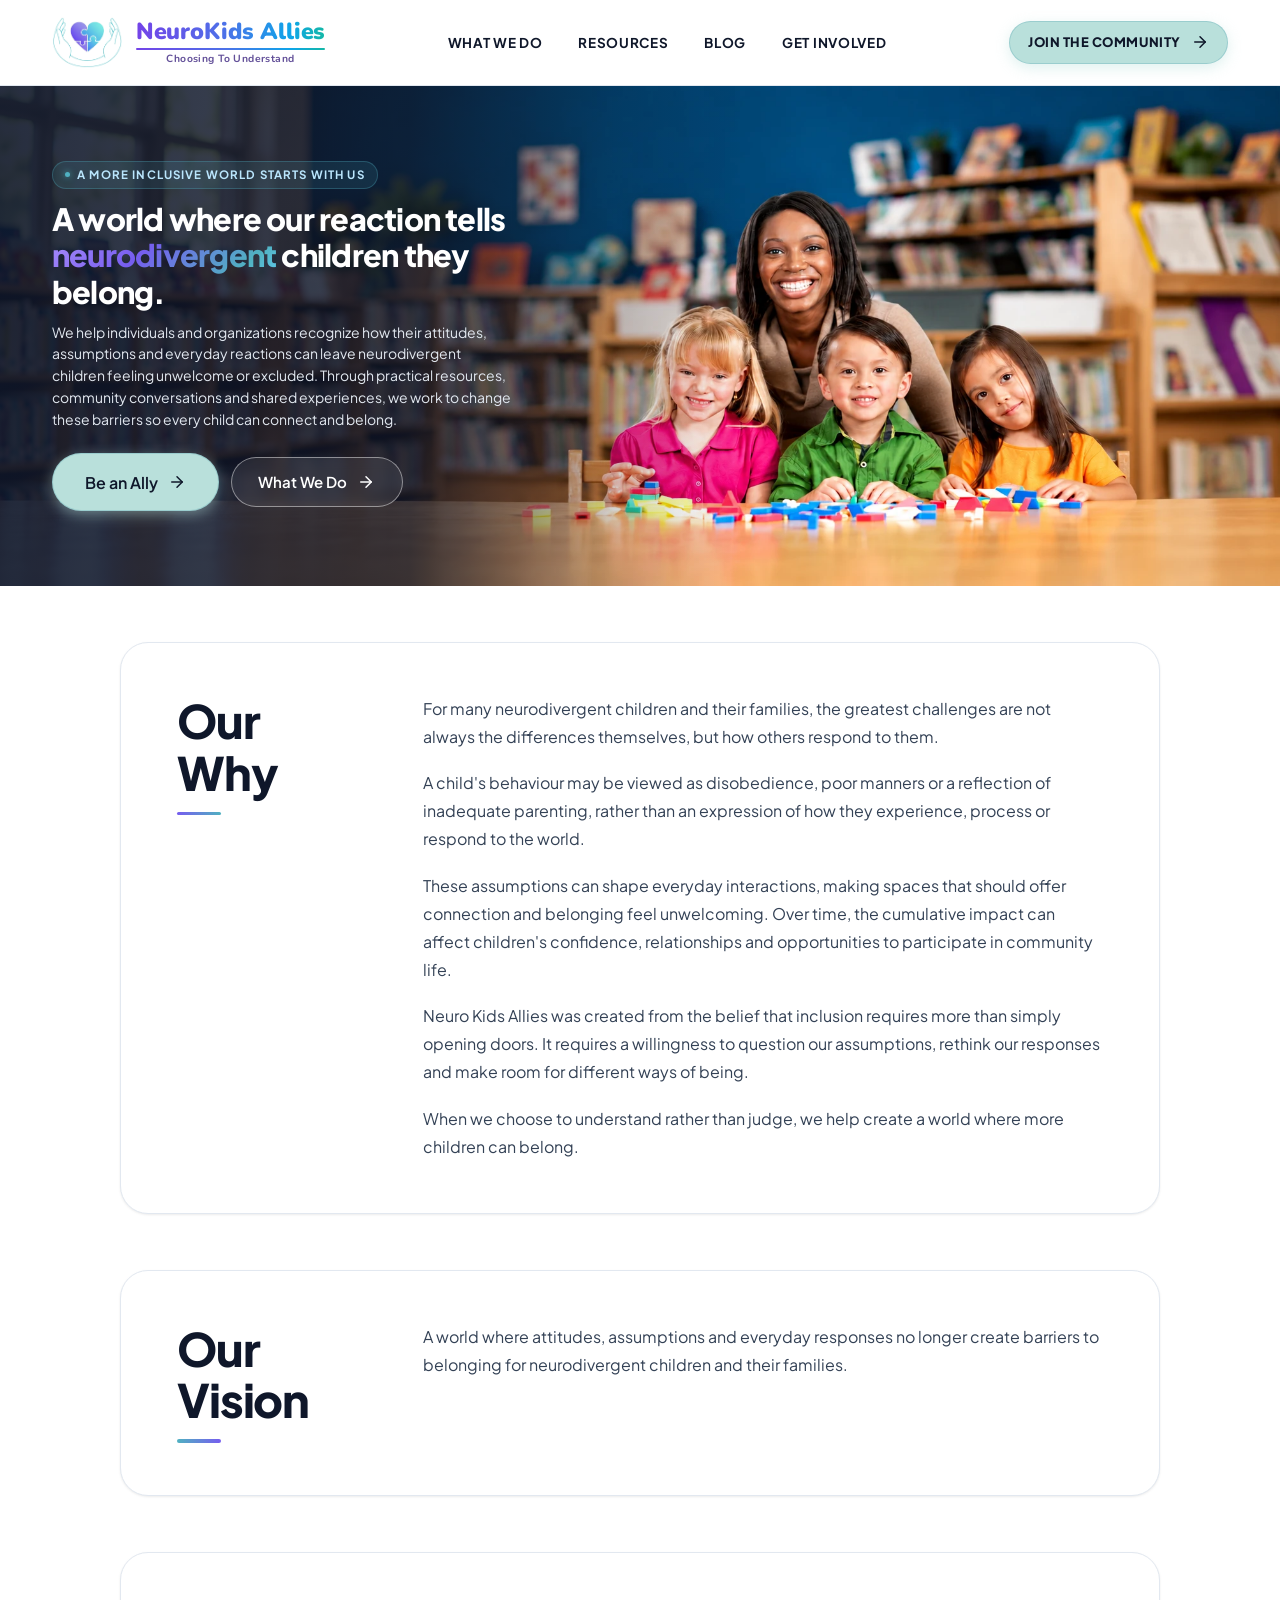
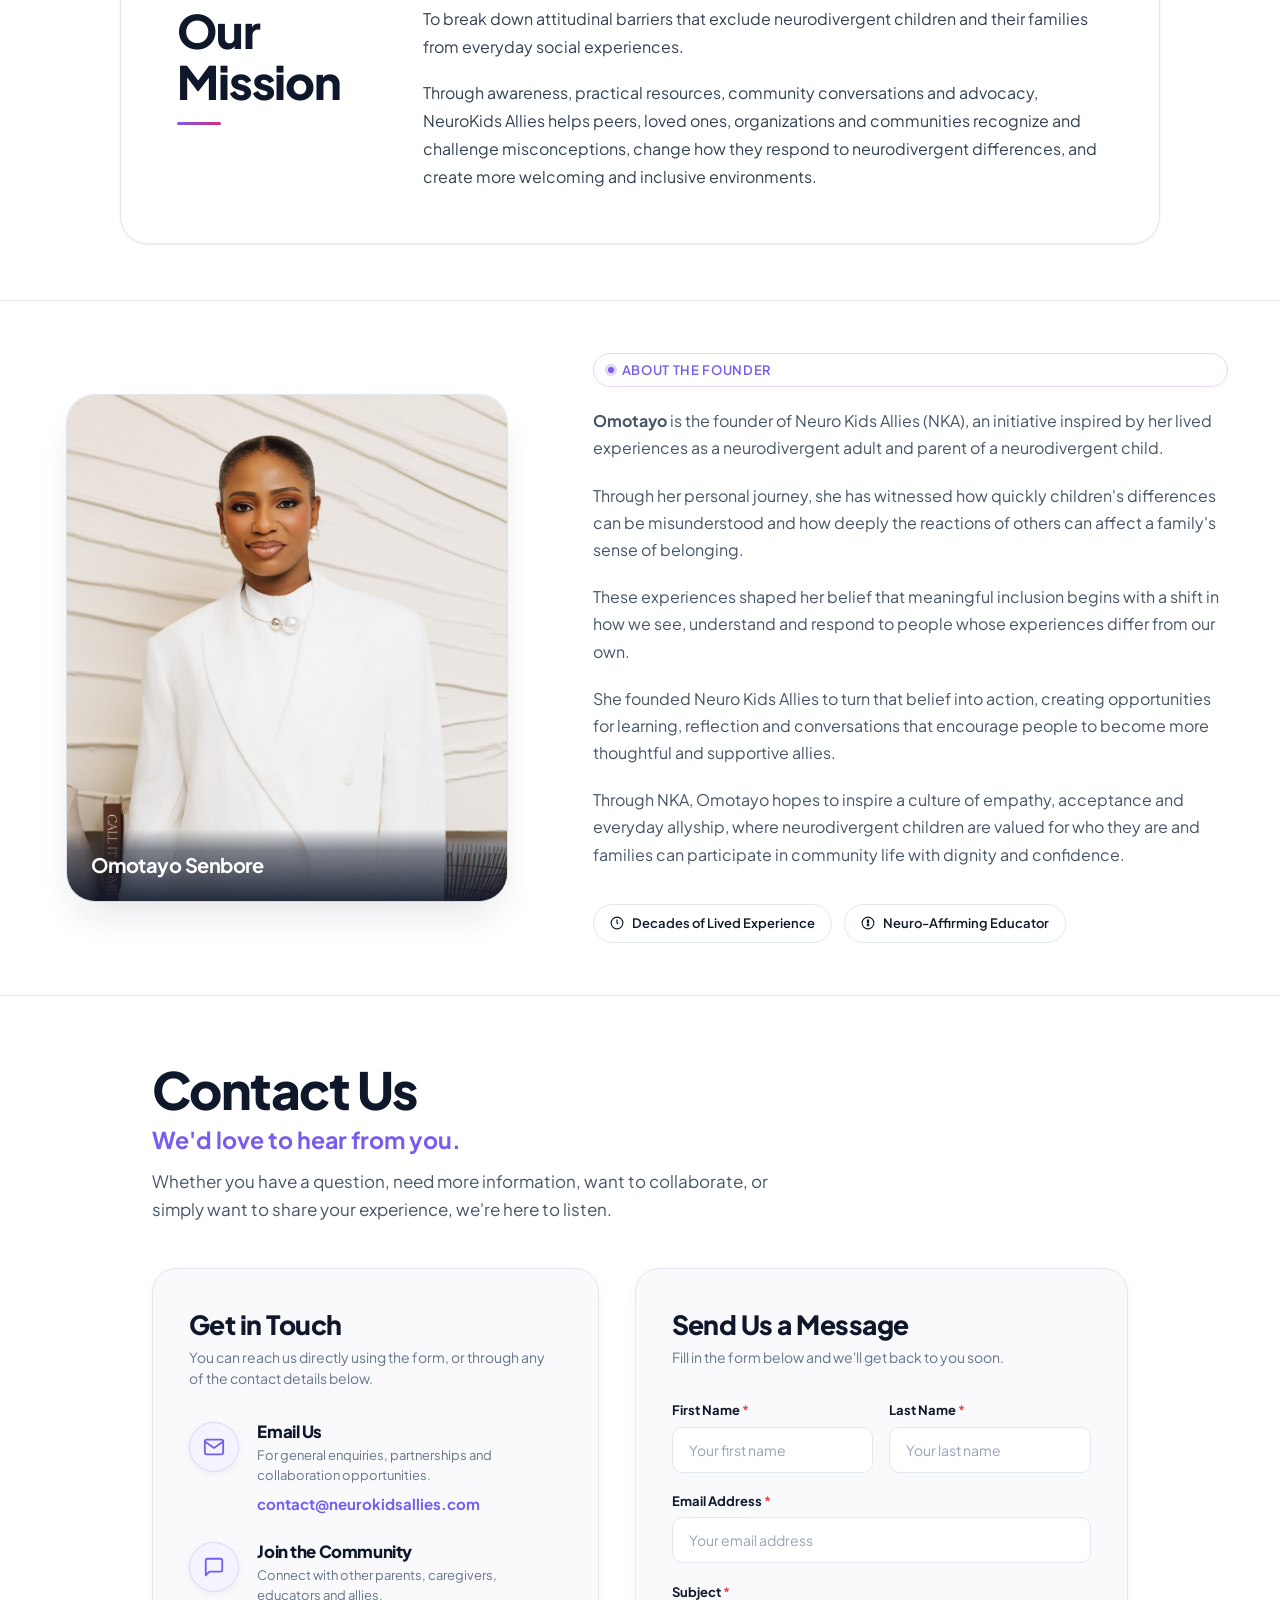
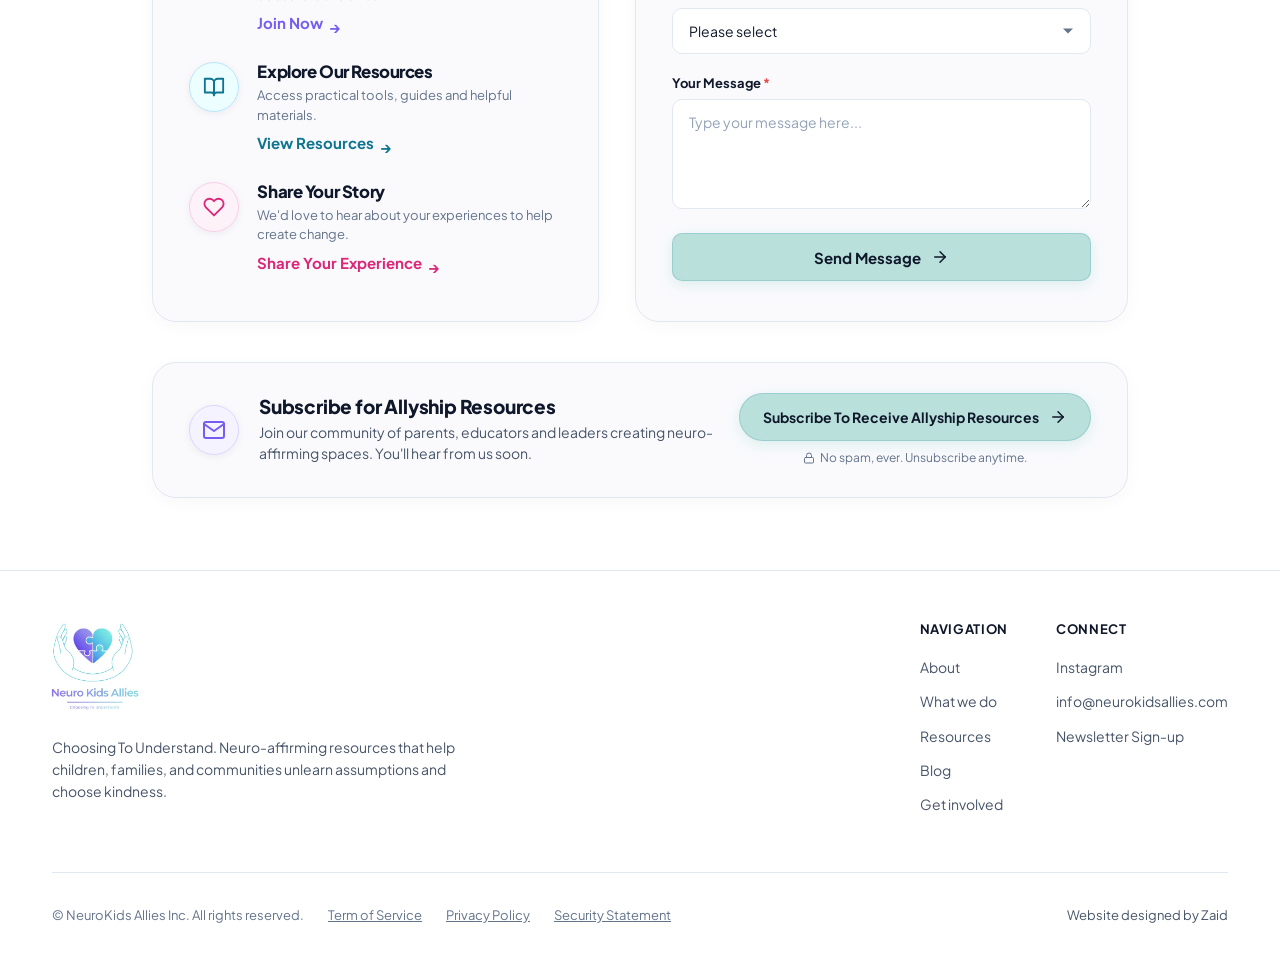
==== commit 253ae35c: "Remove About from navigation menu across all pages" ====
--- a/index.html
+++ b/index.html
@@ -55,7 +55,6 @@
 
       <!-- Desktop Navigation Menu -->
       <nav class="nav-menu" aria-label="Main Navigation">
-        <a href="#about" class="nav-link">About</a>
         <a href="what-we-do.html" class="nav-link">What we do</a>
         <a href="resources.html" class="nav-link">Resources</a>
         <a href="blog.html" class="nav-link">Blog</a>
@@ -90,7 +89,6 @@
     <!-- Mobile Slide-Down Drawer -->
     <div id="mobile-drawer" class="mobile-drawer" aria-label="Mobile Navigation">
       <ul class="mobile-nav-list">
-        <li><a href="#about" class="mobile-nav-link">About</a></li>
         <li><a href="what-we-do.html" class="mobile-nav-link">What we do</a></li>
         <li><a href="resources.html" class="mobile-nav-link">Resources</a></li>
         <li><a href="blog.html" class="mobile-nav-link">Blog</a></li>
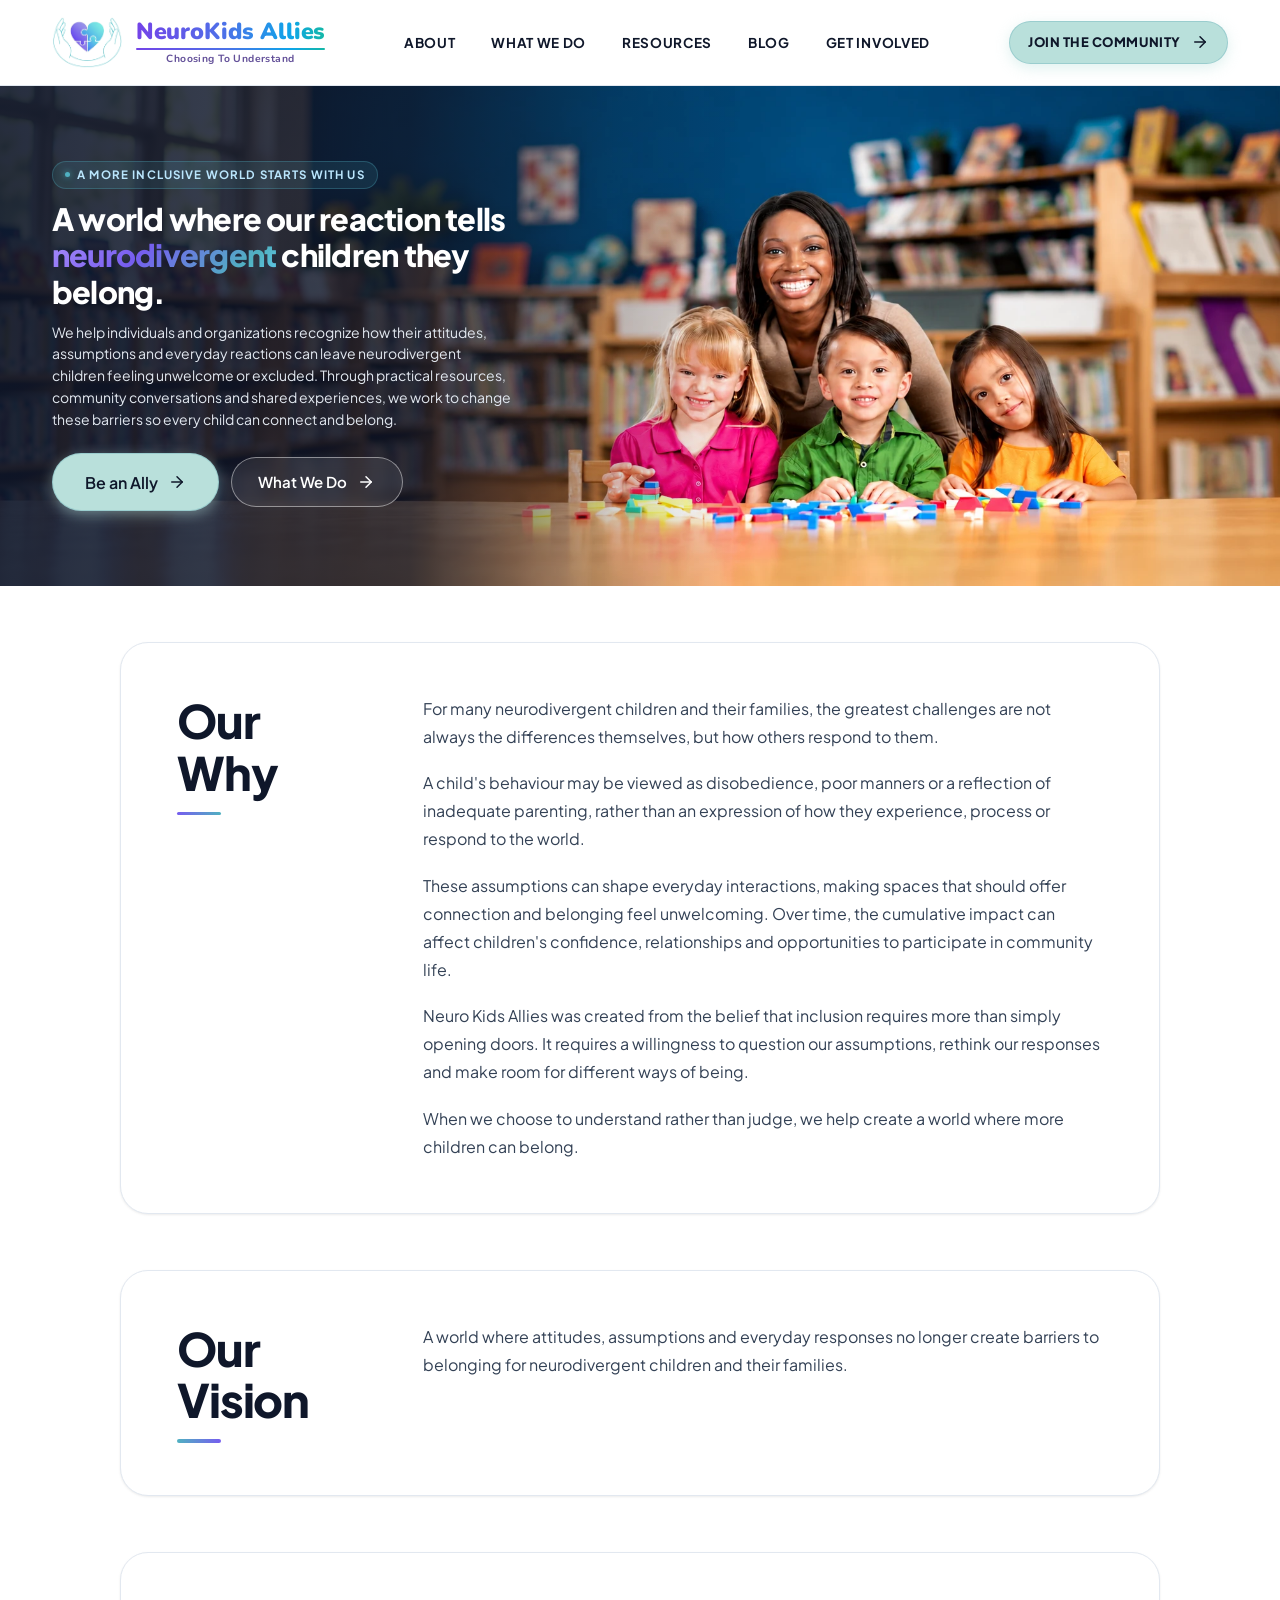
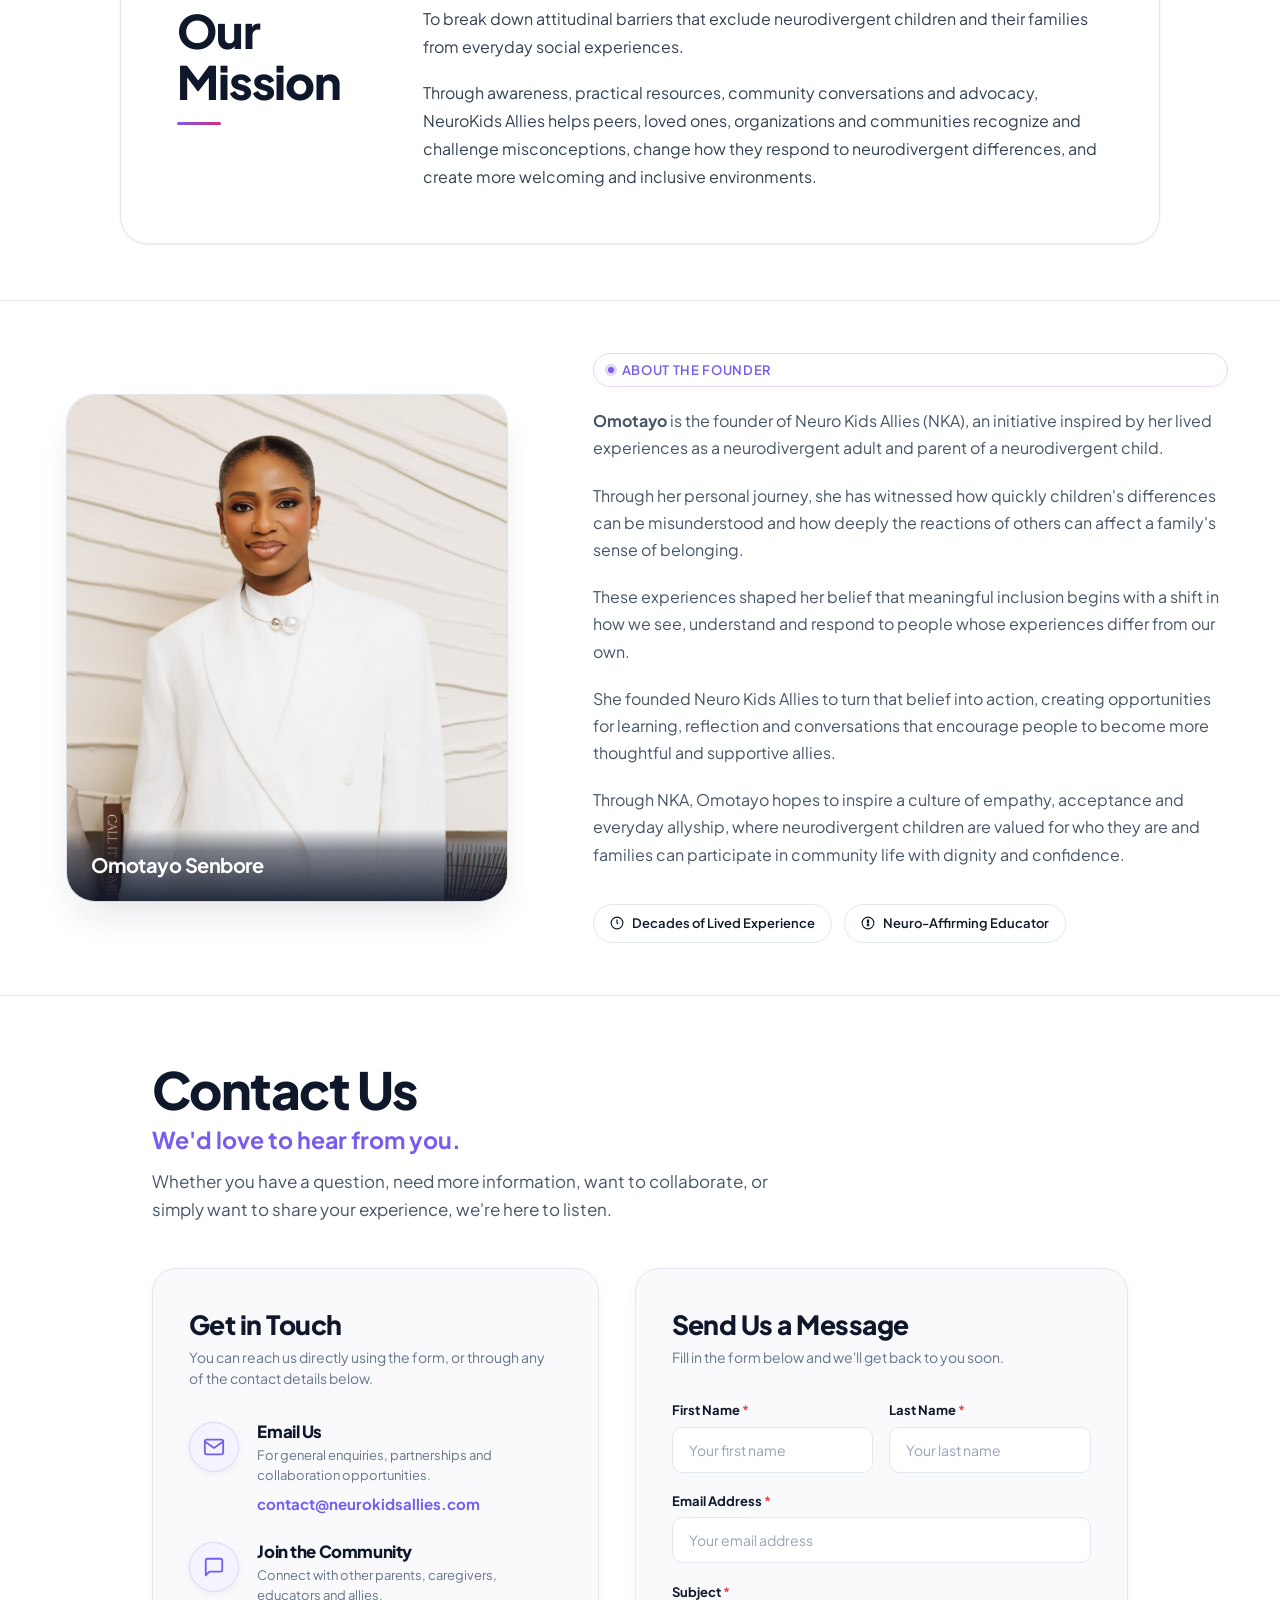
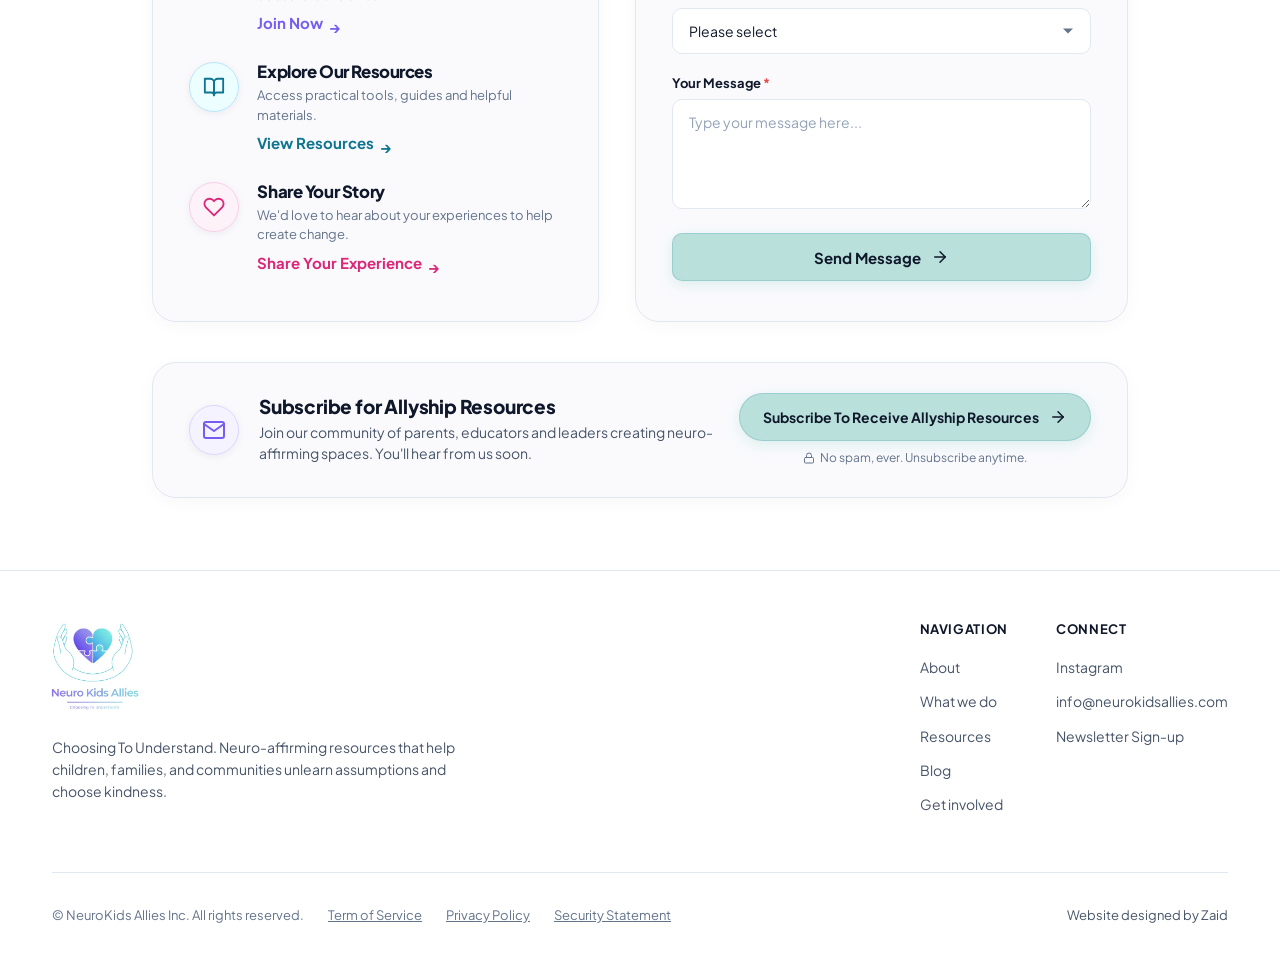
==== commit 2791c1cd: "Revert "Remove About from navigation menu across all pages" This reverts commit 253ae35cec4bc372e61d" ====
--- a/index.html
+++ b/index.html
@@ -55,6 +55,7 @@
 
       <!-- Desktop Navigation Menu -->
       <nav class="nav-menu" aria-label="Main Navigation">
+        <a href="#about" class="nav-link">About</a>
         <a href="what-we-do.html" class="nav-link">What we do</a>
         <a href="resources.html" class="nav-link">Resources</a>
         <a href="blog.html" class="nav-link">Blog</a>
@@ -89,6 +90,7 @@
     <!-- Mobile Slide-Down Drawer -->
     <div id="mobile-drawer" class="mobile-drawer" aria-label="Mobile Navigation">
       <ul class="mobile-nav-list">
+        <li><a href="#about" class="mobile-nav-link">About</a></li>
         <li><a href="what-we-do.html" class="mobile-nav-link">What we do</a></li>
         <li><a href="resources.html" class="mobile-nav-link">Resources</a></li>
         <li><a href="blog.html" class="mobile-nav-link">Blog</a></li>
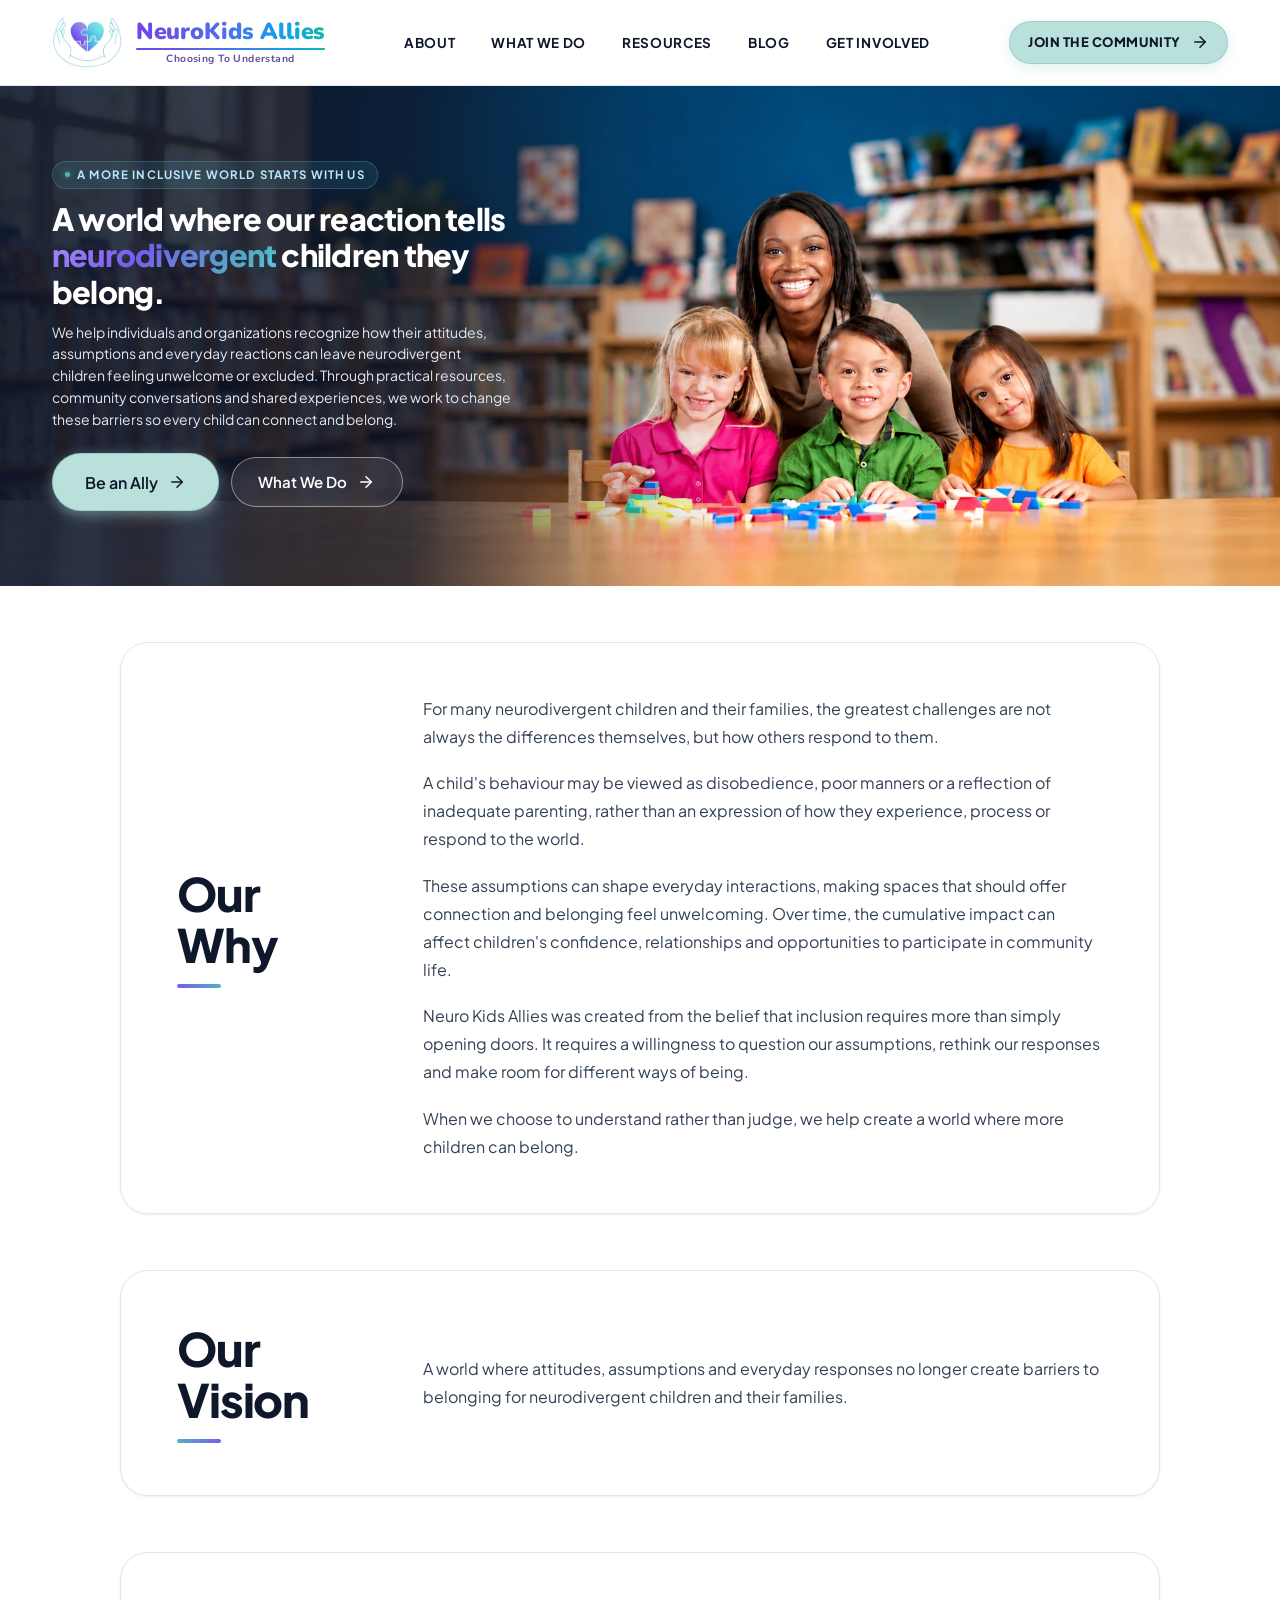
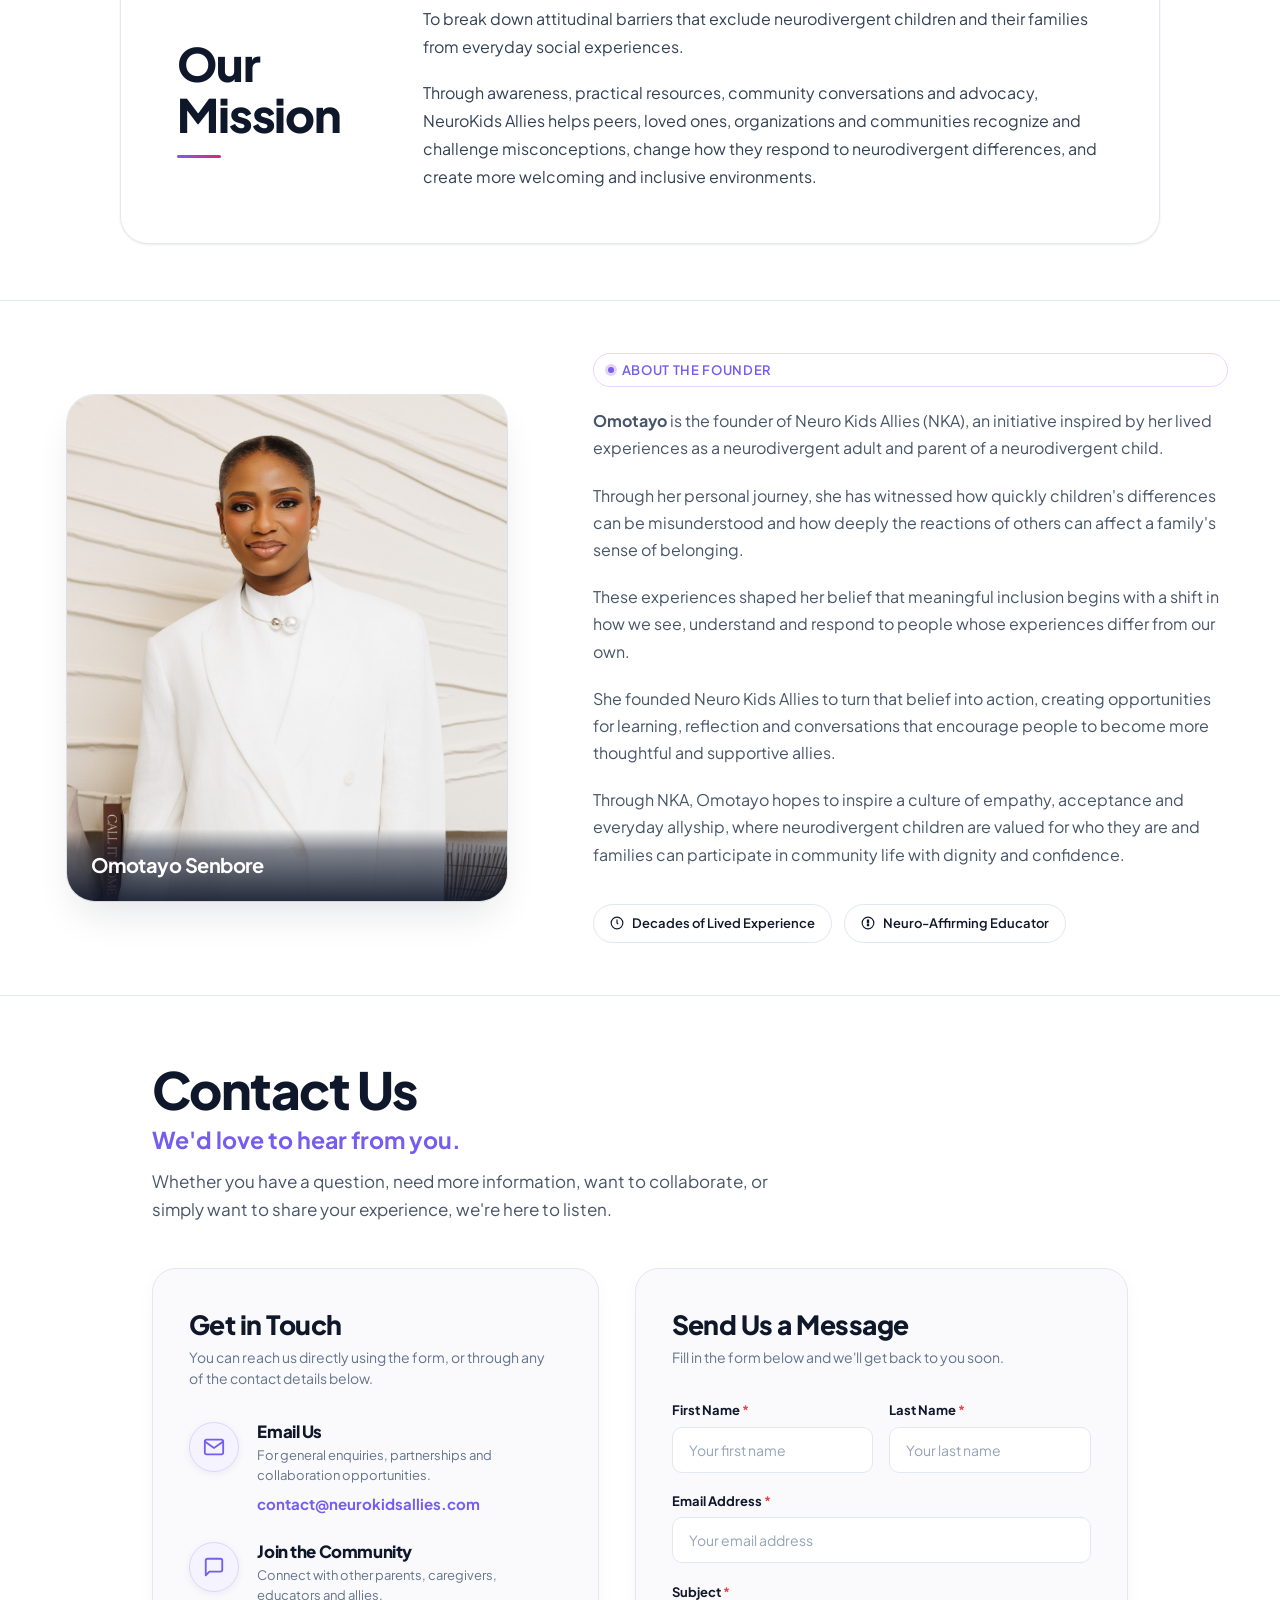
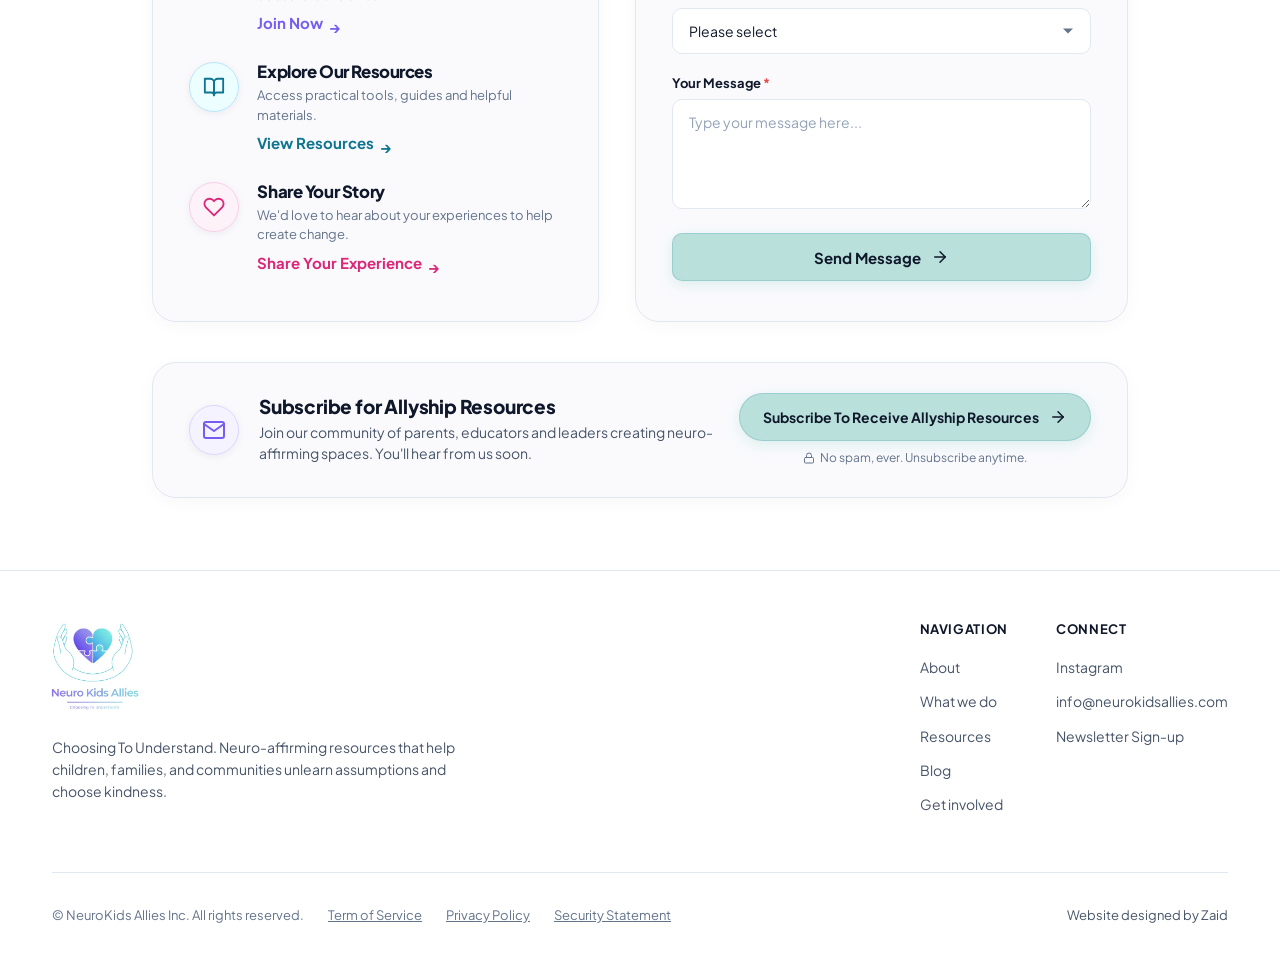
==== commit eafe82de: "Center headings vertically (middle-left) for Our Why, Our Vision, and Our Mission cards" ====
--- a/index.html
+++ b/index.html
@@ -31,7 +31,7 @@
     rel="stylesheet">
 
   <!-- Stylesheet -->
-  <link rel="stylesheet" href="styles.css?v=6.5">
+  <link rel="stylesheet" href="styles.css?v=6.6">
 </head>
 
 <body>
--- a/styles.css
+++ b/styles.css
@@ -1728,7 +1728,7 @@
   display: grid;
   grid-template-columns: 190px 1fr;
   gap: 3.5rem;
-  align-items: flex-start;
+  align-items: center;
   transition: all var(--transition-base);
 }
 
@@ -1742,6 +1742,7 @@
   display: flex;
   flex-direction: column;
   align-items: flex-start;
+  align-self: center;
 }
 
 .why-title,
@@ -1796,6 +1797,12 @@
     grid-template-columns: 1fr;
     gap: 1.75rem;
     padding: 2.25rem 1.65rem;
+    align-items: flex-start;
+  }
+
+  .why-heading-col,
+  .statement-heading-col {
+    align-self: flex-start;
   }
 
   .why-title {
@@ -1830,7 +1837,7 @@
   display: grid;
   grid-template-columns: 190px 1fr;
   gap: 3.5rem;
-  align-items: flex-start;
+  align-items: center;
   transition: all var(--transition-base);
 }
 
@@ -1903,6 +1910,7 @@
     grid-template-columns: 1fr;
     gap: 1.75rem;
     padding: 2.25rem 1.65rem;
+    align-items: flex-start;
   }
 
   .vision-title,
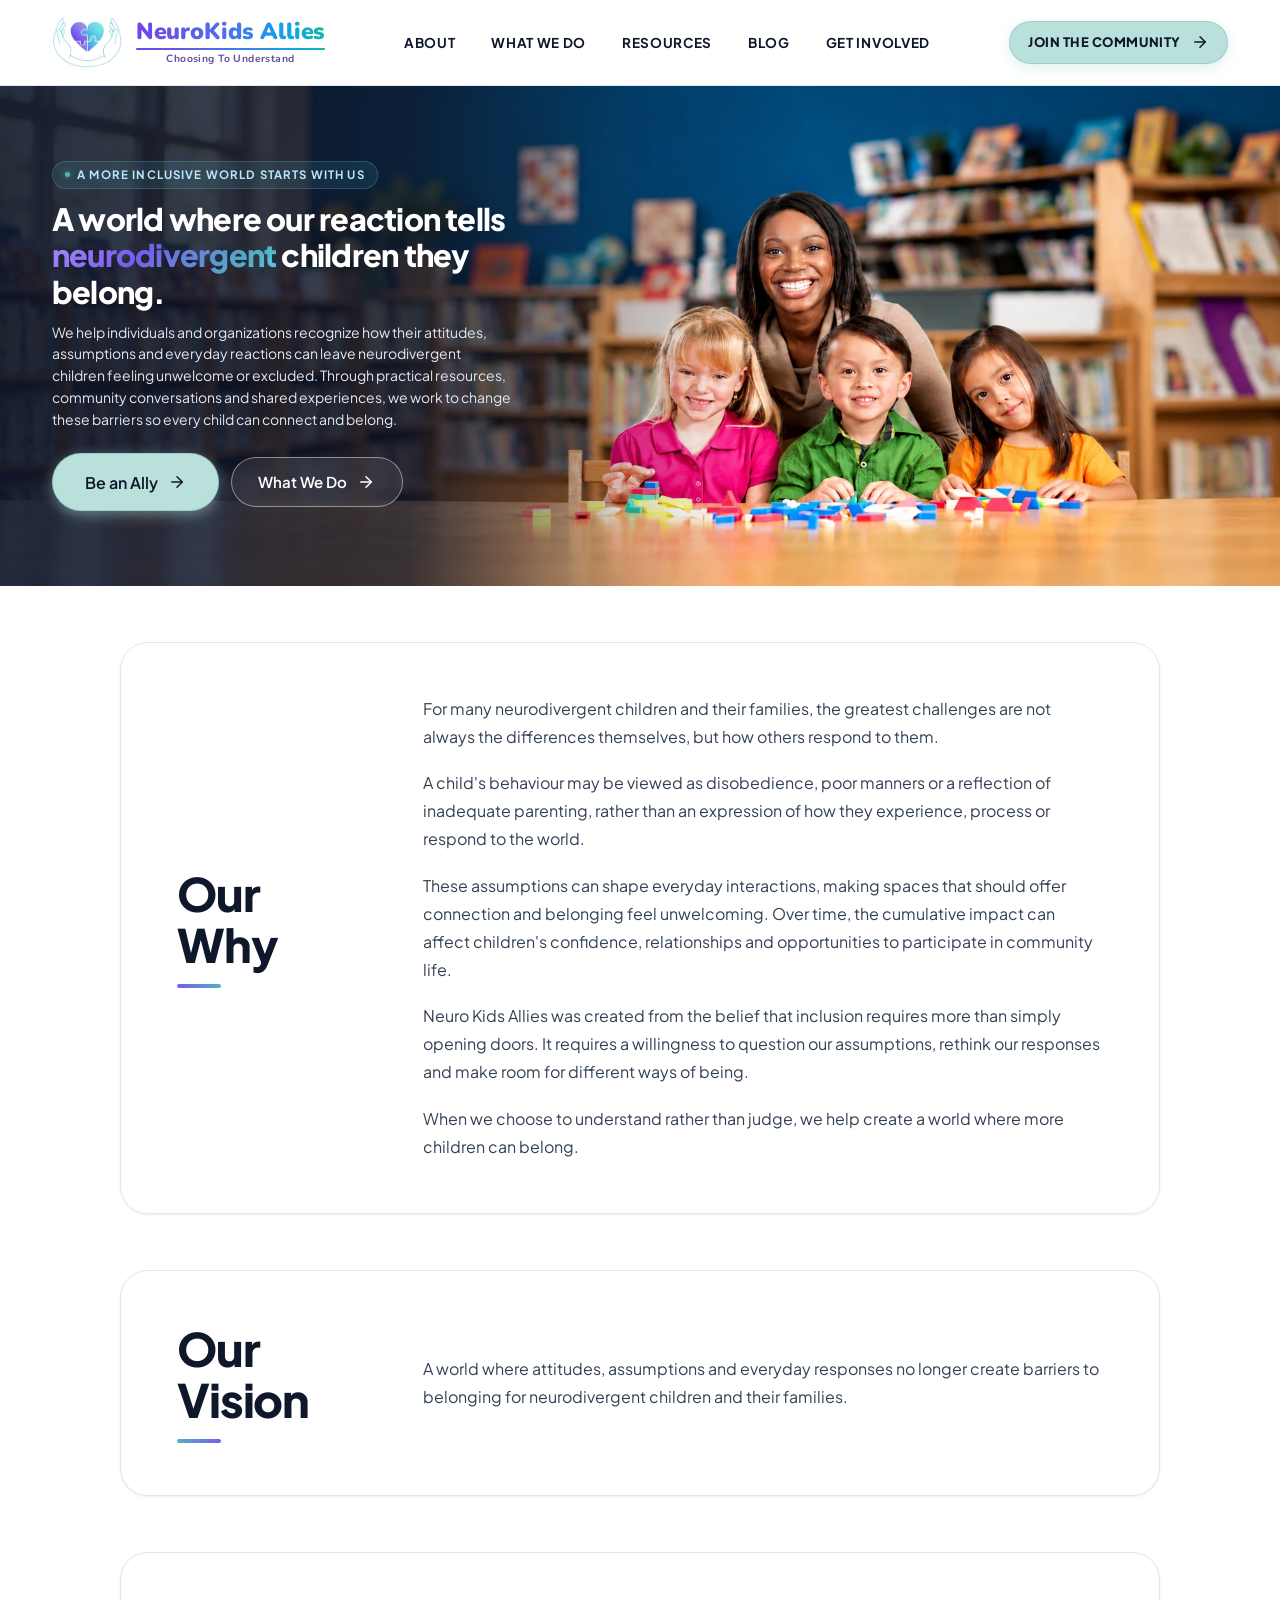
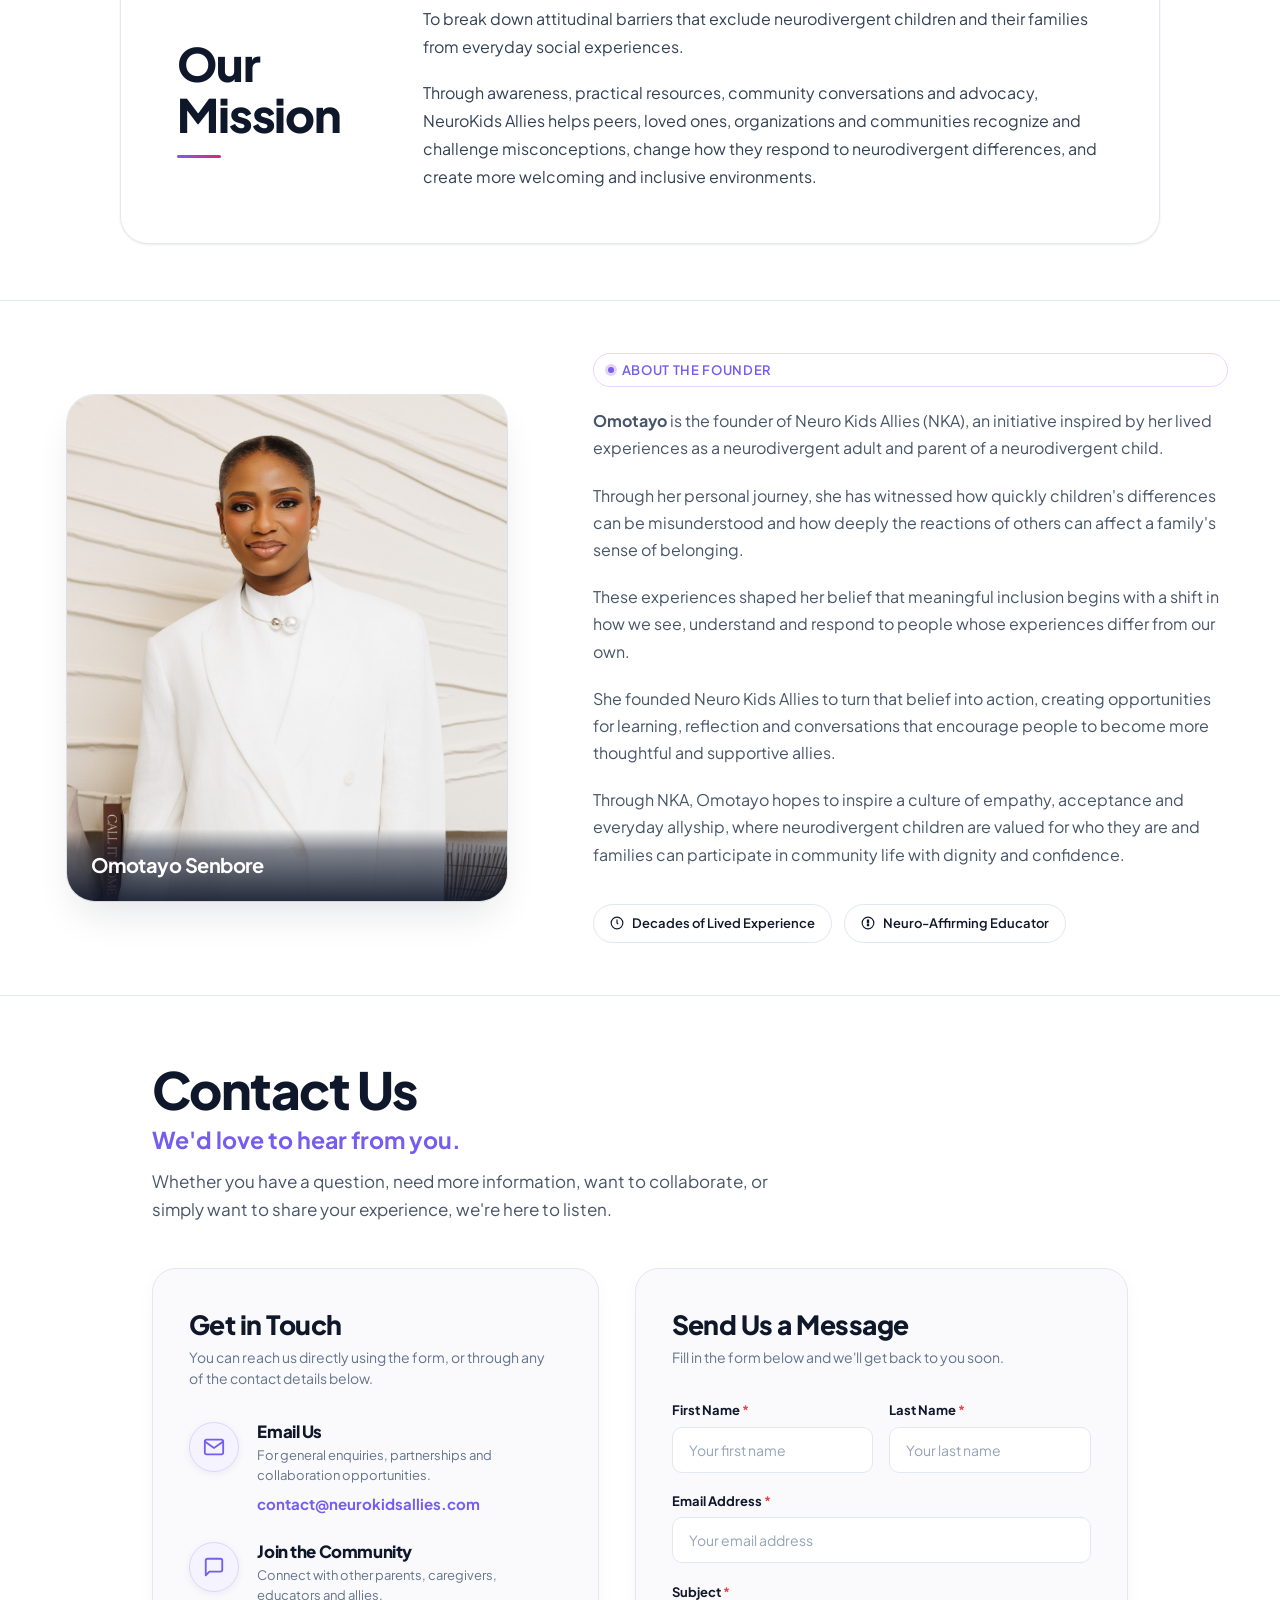
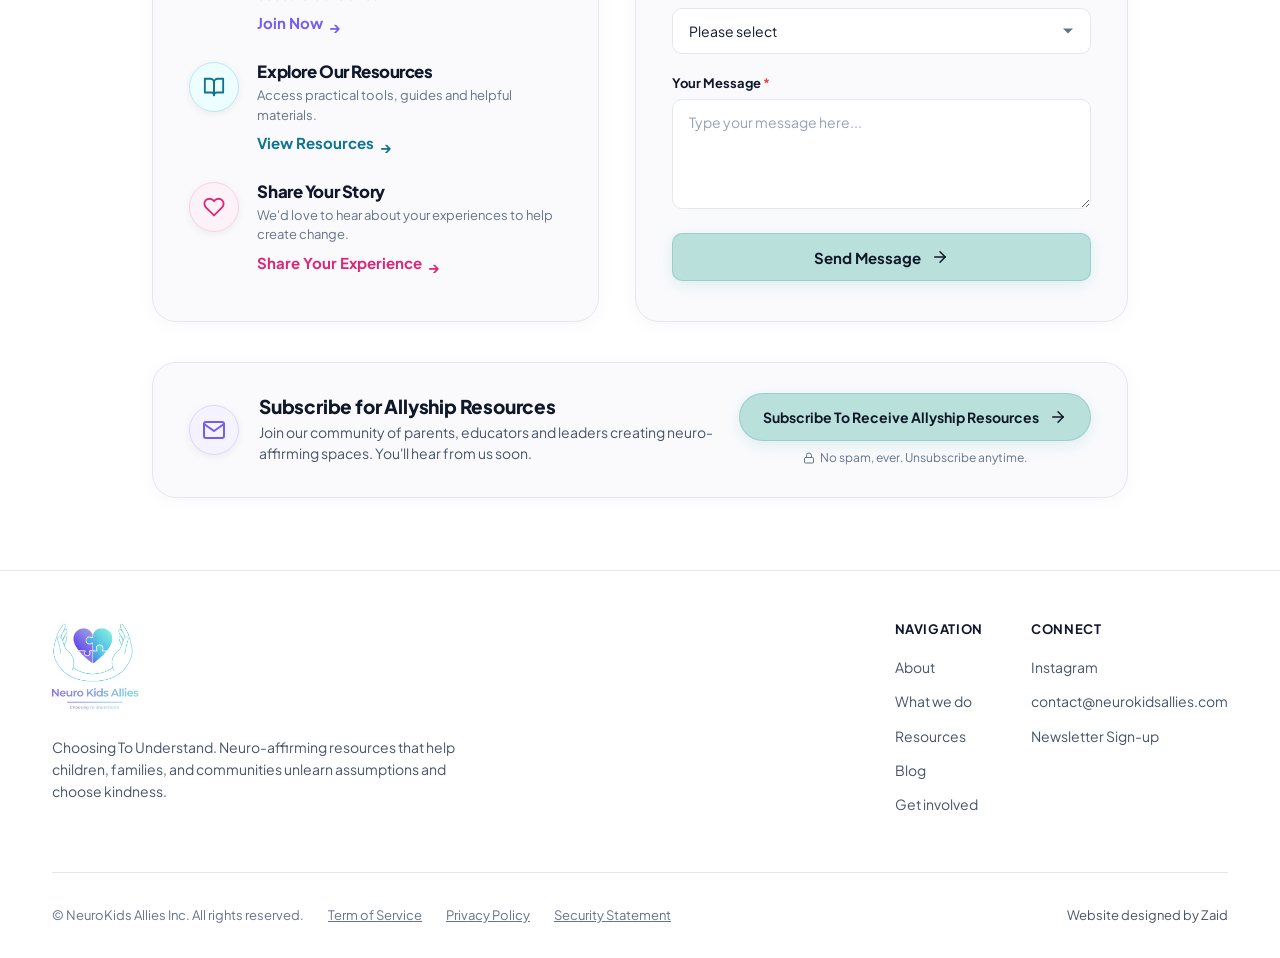
==== commit d06b27cf: "Update footer contact email from info@ to contact@neurokidsallies.com across all pages" ====
--- a/index.html
+++ b/index.html
@@ -31,7 +31,7 @@
     rel="stylesheet">
 
   <!-- Stylesheet -->
-  <link rel="stylesheet" href="styles.css?v=6.6">
+  <link rel="stylesheet" href="styles.css?v=6.8">
 </head>
 
 <body>
@@ -587,7 +587,7 @@
             <p class="footer-col-title">Connect</p>
             <a href="https://www.instagram.com/neurokidsallies?igsh=NGVwZnY3bG5yYnE=" target="_blank"
               rel="noopener noreferrer" class="footer-link">Instagram</a>
-            <a href="mailto:info@neurokidsallies.com" class="footer-link">info@neurokidsallies.com</a>
+            <a href="mailto:contact@neurokidsallies.com" class="footer-link">contact@neurokidsallies.com</a>
             <a href="https://preview.mailerlite.io/forms/2009995/176619972987978844/share" target="_blank"
               rel="noopener noreferrer" class="footer-link">Newsletter Sign-up</a>
           </div>
--- a/styles.css
+++ b/styles.css
@@ -4018,13 +4018,13 @@
 
 .value-card {
   border-radius: 20px;
-  padding: 2.25rem 1.5rem;
+  padding: 2.25rem 1.65rem;
   display: flex;
   flex-direction: column;
   align-items: center;
-  justify-content: center;
+  justify-content: flex-start;
   text-align: center;
-  gap: 0.95rem;
+  gap: 0.85rem;
   transition: all var(--transition-base);
   cursor: default;
   box-shadow: 0 8px 24px rgba(0, 0, 0, 0.16);
@@ -4057,14 +4057,25 @@
 
 .value-card-label {
   font-family: var(--font-sans);
-  font-size: 1.1875rem;
+  font-size: 1.25rem;
   font-weight: 800;
   letter-spacing: -0.01em;
+  margin: 0;
+}
+
+.value-card-desc {
+  font-family: var(--font-sans);
+  font-size: 0.9375rem;
+  line-height: 1.62;
+  color: #334155;
+  margin: 0;
+  max-width: 320px;
 }
 
 /* Card 1: Awareness (Soft Mint/Teal) */
 .value-card-awareness {
   background-color: #F0FAFA;
+  border: 1px solid rgba(14, 116, 144, 0.08);
 }
 
 .value-card-awareness .value-card-icon-circle {
@@ -4079,21 +4090,22 @@
 /* Card 2: Understanding (Light Grey + Black text/logo) */
 .value-card-understanding {
   background-color: #F8FAFC;
-  border: 1px solid rgba(15, 23, 42, 0.06);
+  border: 1px solid rgba(15, 23, 42, 0.08);
 }
 
 .value-card-understanding .value-card-icon-circle {
   background-color: #EEF2F6;
-  color: var(--color-text-main);
+  color: #0F172A;
 }
 
 .value-card-understanding .value-card-label {
-  color: var(--color-text-main);
+  color: #0F172A;
 }
 
 /* Card 3: Allyship (Soft Blue/Cyan) */
 .value-card-allyship {
   background-color: #EBF5FD;
+  border: 1px solid rgba(2, 132, 199, 0.08);
 }
 
 .value-card-allyship .value-card-icon-circle {
